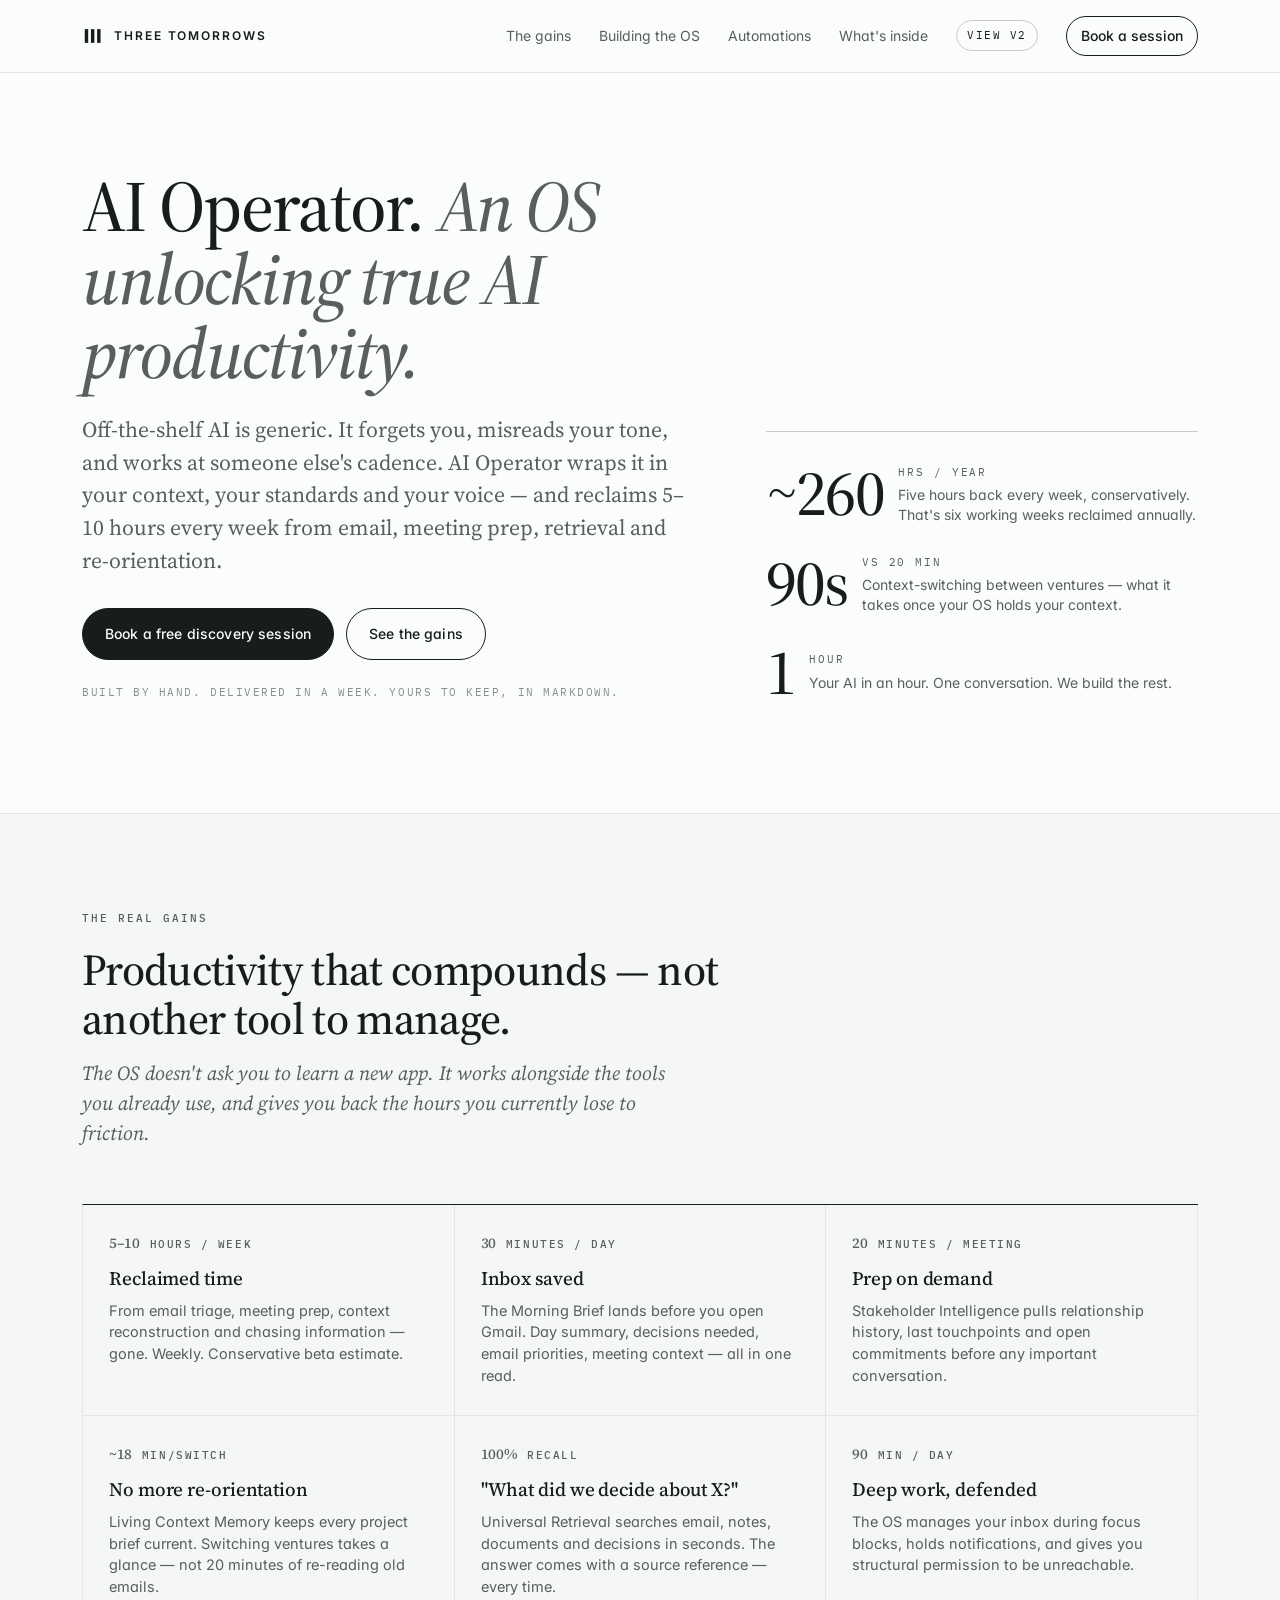
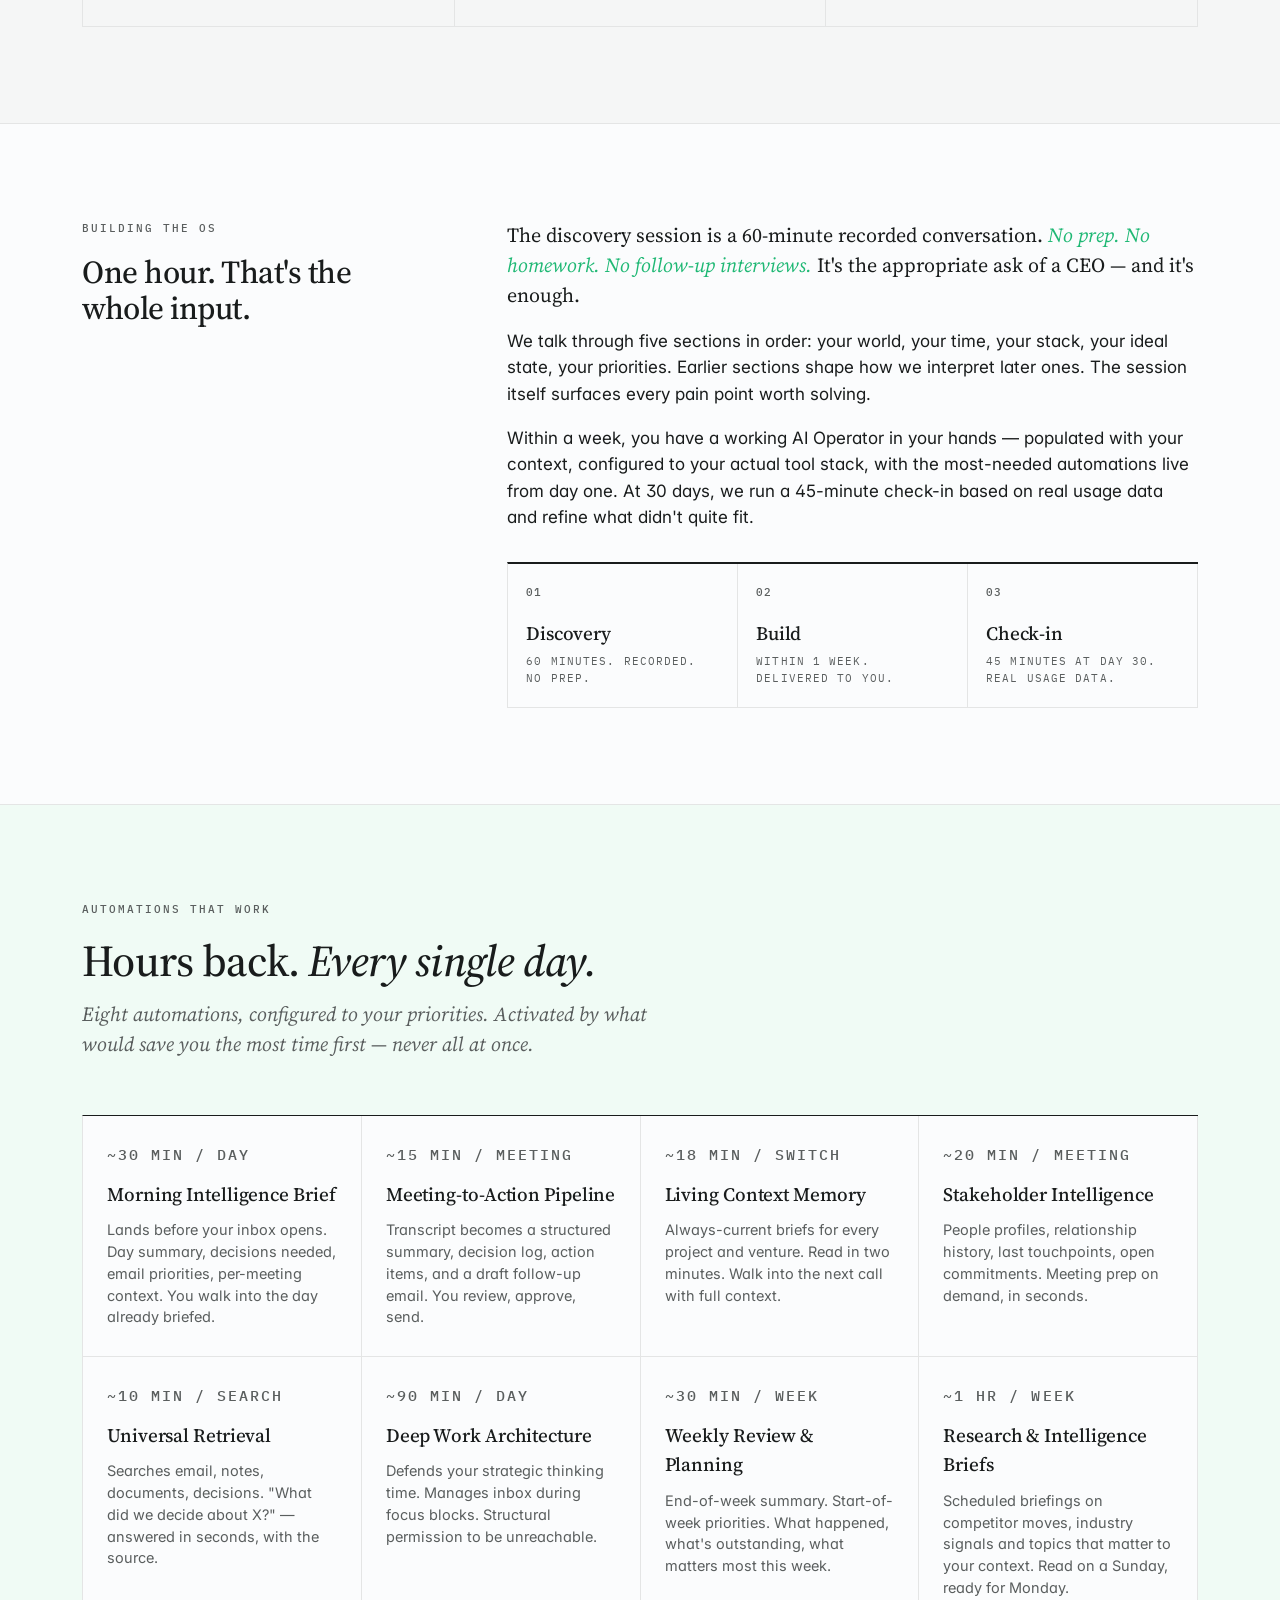
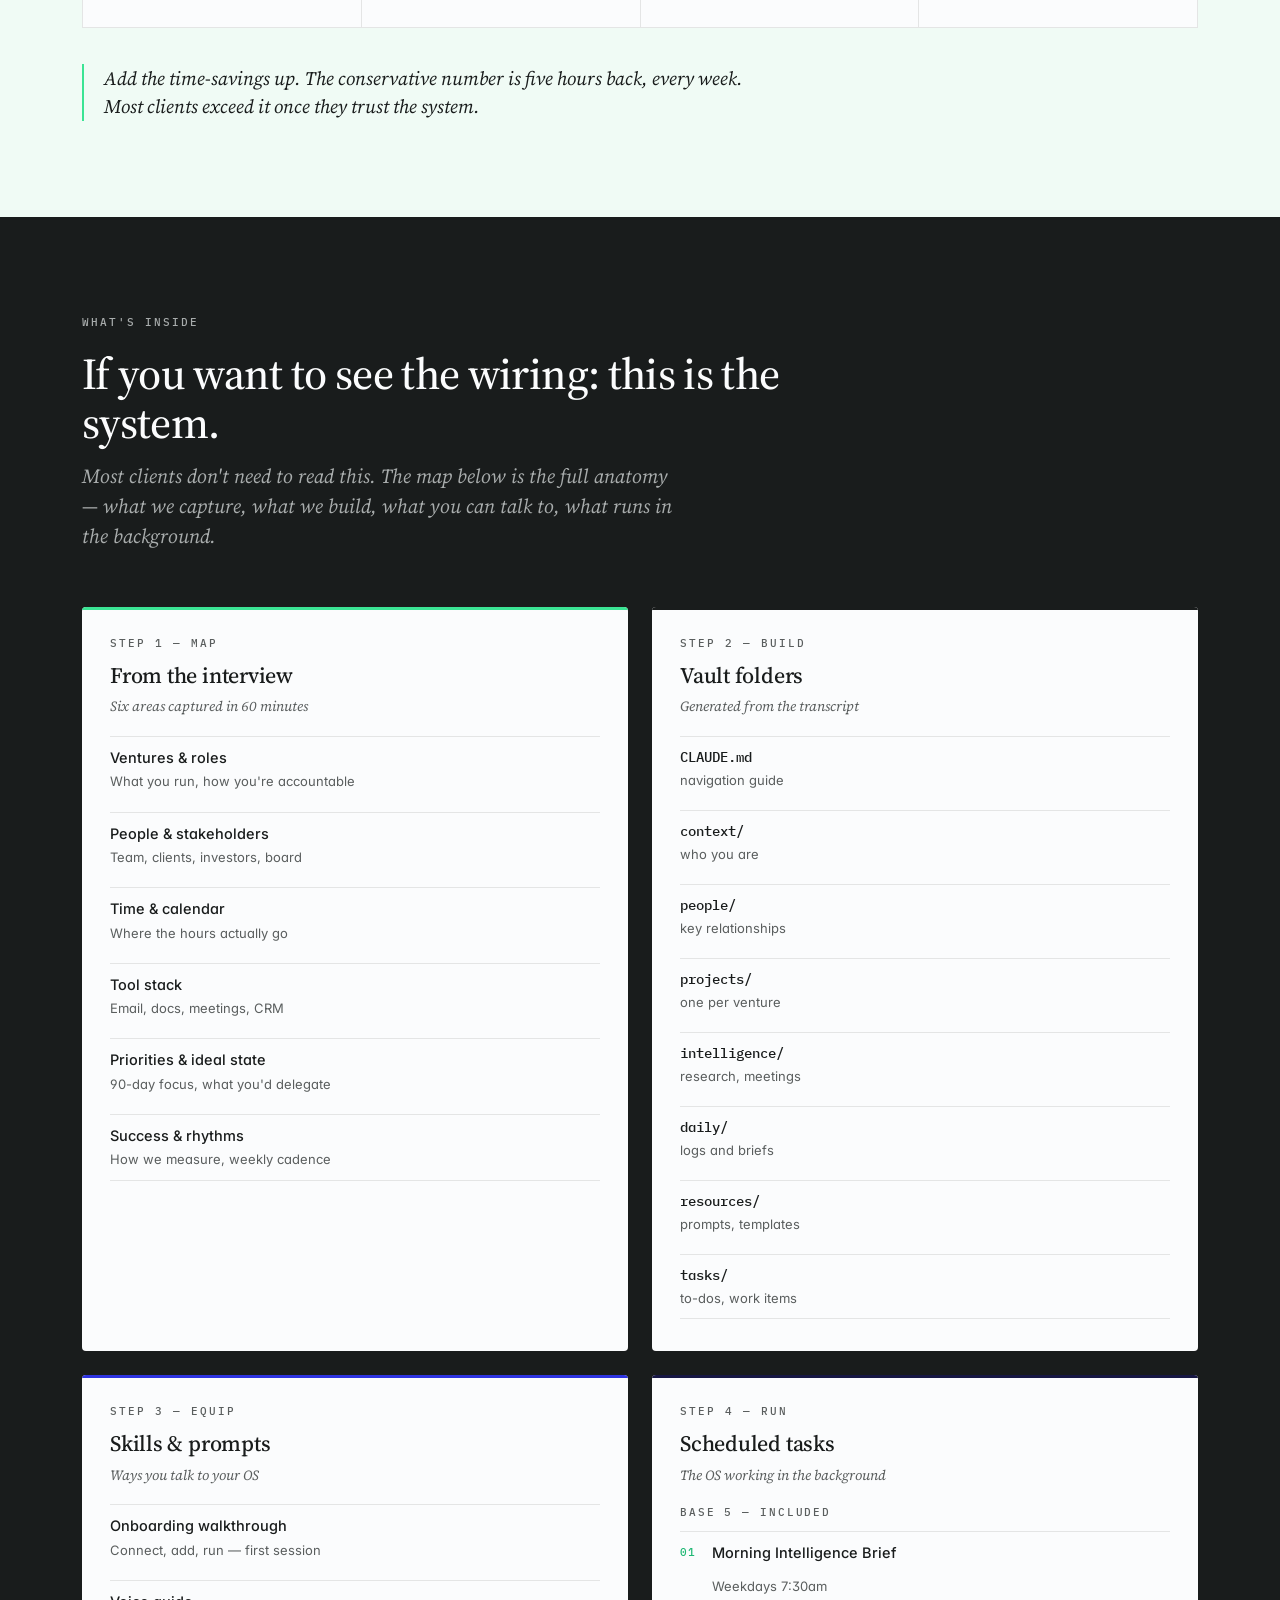
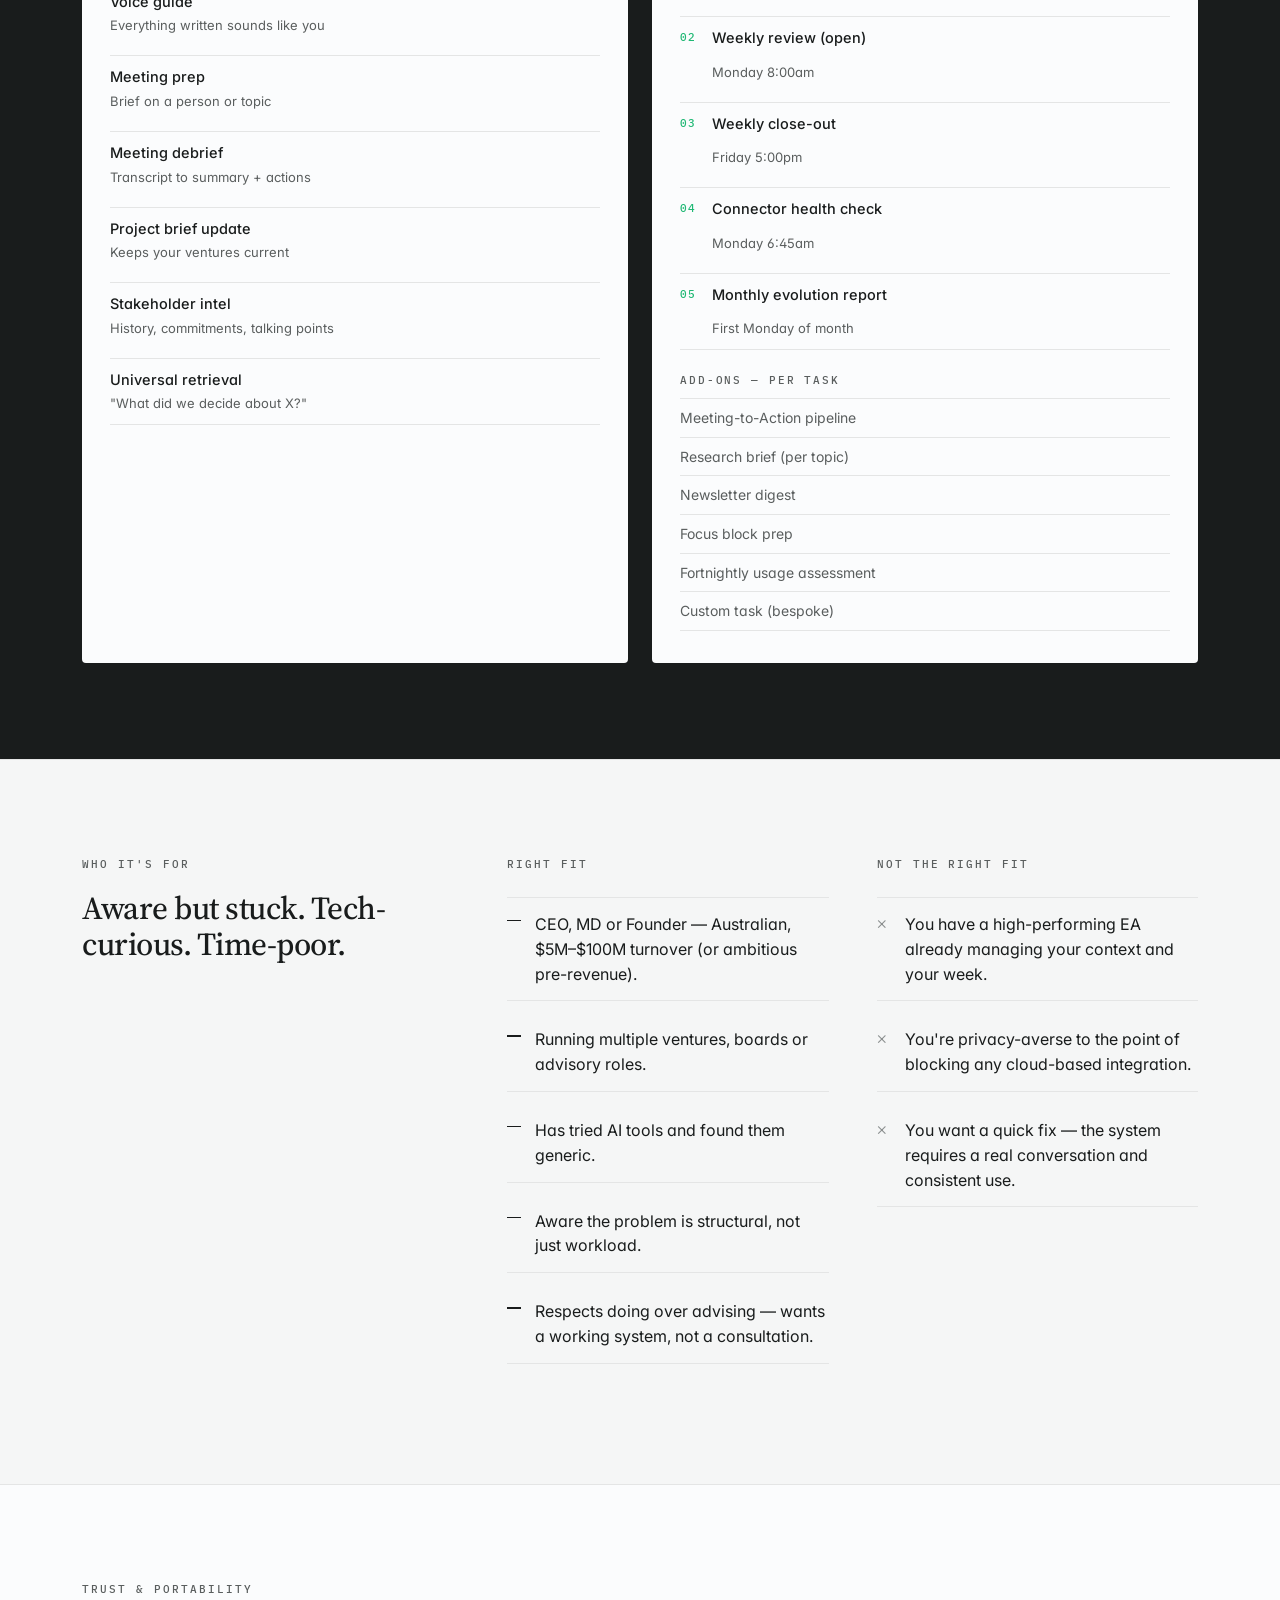
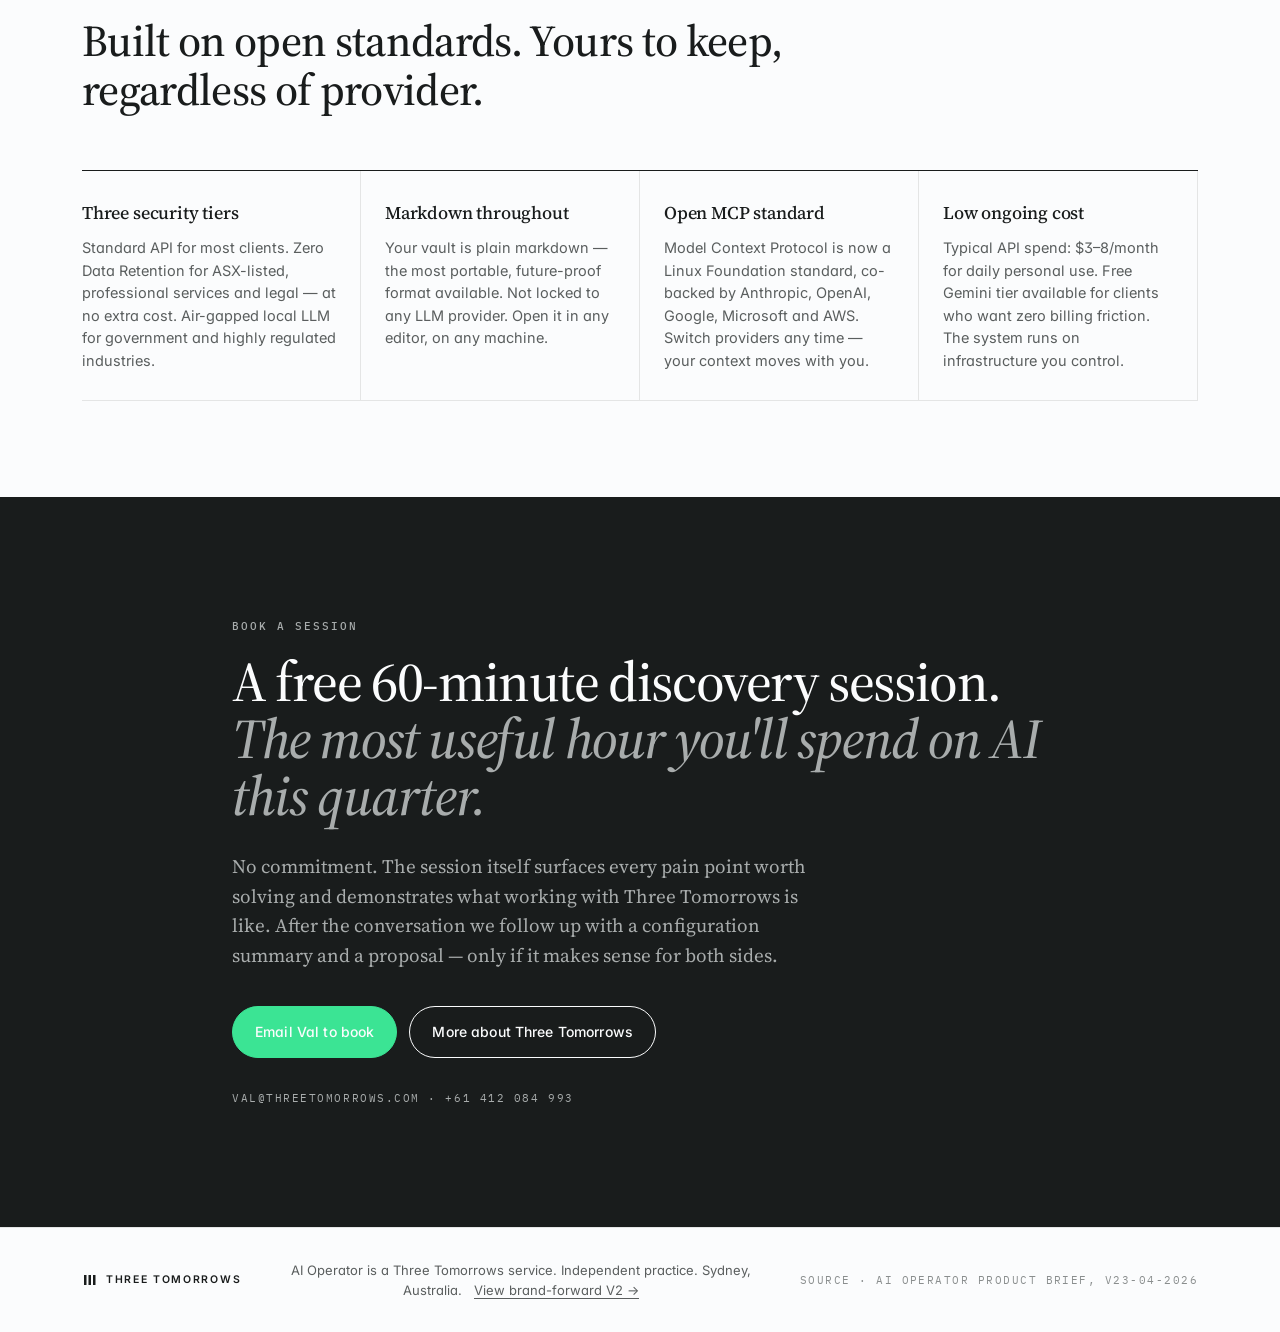
==== index.html @ 1c797e60 "Update hero H1 to 'AI Operator. An OS unlocking true AI productivity.'" ====
<!doctype html>
<html lang="en">
<head>
<meta charset="utf-8" />
<meta name="viewport" content="width=device-width,initial-scale=1" />
<title>AI Operator — Get hours back every week. Three Tomorrows.</title>
<meta name="description" content="A personalised AI Operator for CEOs and Founders. One hour to build it. Five to ten hours back every week. Built by Three Tomorrows." />
<meta name="theme-color" content="#191C1C" />
<link rel="icon" href="data:image/svg+xml,%3Csvg xmlns='http://www.w3.org/2000/svg' viewBox='0 0 32 32'%3E%3Crect width='32' height='32' fill='%23191C1C'/%3E%3Crect x='6' y='8' width='4' height='16' fill='%233BE494'/%3E%3Crect x='14' y='8' width='4' height='16' fill='%23FBFCFD'/%3E%3Crect x='22' y='8' width='4' height='16' fill='%23FBFCFD'/%3E%3C/svg%3E" />

<meta property="og:title" content="AI Operator — Get hours back every week" />
<meta property="og:description" content="A personalised AI Operator for CEOs. One hour to build it. Five to ten hours back every week." />
<meta property="og:type" content="website" />

<link rel="preconnect" href="https://fonts.googleapis.com" />
<link rel="preconnect" href="https://fonts.gstatic.com" crossorigin />
<link href="https://fonts.googleapis.com/css2?family=Inter:wght@400;500;600&family=Source+Serif+4:ital,wght@0,400;0,500;1,400&family=IBM+Plex+Mono:wght@400;500&display=swap" rel="stylesheet" />

<link rel="stylesheet" href="styles.css" />
</head>
<body>

<a class="skip" href="#main">Skip to content</a>

<header class="site-header">
  <div class="container header-inner">
    <a href="#top" class="lockup" aria-label="Three Tomorrows — AI Operator">
      <svg class="mark" viewBox="0 0 32 32" aria-hidden="true">
        <rect x="4"  y="6" width="5" height="20" />
        <rect x="13" y="6" width="5" height="20" />
        <rect x="22" y="6" width="5" height="20" />
      </svg>
      <span class="wordmark">Three&nbsp;Tomorrows</span>
    </a>
    <nav aria-label="Primary">
      <a href="#gains">The gains</a>
      <a href="#building">Building the OS</a>
      <a href="#automations">Automations</a>
      <a href="#map">What's inside</a>
      <a href="v2/" class="version-pill" aria-label="Switch to brand-forward version">View V2</a>
      <a class="nav-cta" href="#book">Book a session</a>
    </nav>
  </div>
</header>

<main id="main">

<section id="top" class="hero">
  <div class="container hero-grid">
    <div class="hero-copy">
      <h1 class="display">
        AI Operator. <em>An OS unlocking true AI productivity.</em>
      </h1>
      <p class="lede">
        Off-the-shelf AI is generic. It forgets you, misreads your tone, and
        works at someone else's cadence. AI Operator wraps it in your context,
        your standards and your voice — and reclaims 5–10 hours every week
        from email, meeting prep, retrieval and re-orientation.
      </p>
      <div class="cta-row">
        <a class="btn btn-primary" href="#book">Book a free discovery session</a>
        <a class="btn btn-ghost" href="#gains">See the gains</a>
      </div>
      <p class="micro">Built by hand. Delivered in a week. Yours to keep, in markdown.</p>
    </div>
    <aside class="hero-stat" aria-label="At a glance">
      <div class="stat">
        <span class="stat-num">~260</span>
        <span class="stat-unit">hrs / year</span>
        <p>Five hours back every week, conservatively. That's six working weeks reclaimed annually.</p>
      </div>
      <div class="stat">
        <span class="stat-num">90s</span>
        <span class="stat-unit">vs 20 min</span>
        <p>Context-switching between ventures — what it takes once your OS holds your context.</p>
      </div>
      <div class="stat">
        <span class="stat-num">1</span>
        <span class="stat-unit">hour</span>
        <p>Your AI in an hour. One conversation. We build the rest.</p>
      </div>
    </aside>
  </div>
</section>

<section id="gains" class="band band-light">
  <div class="container">
    <header class="section-head">
      <p class="kicker">The real gains</p>
      <h2 class="title">Productivity that compounds — not another tool to manage.</h2>
      <p class="subtitle">The OS doesn't ask you to learn a new app. It works alongside the tools you already use, and gives you back the hours you currently lose to friction.</p>
    </header>

    <ul class="gains">
      <li class="gain">
        <p class="gain-num">5–10<span>hours / week</span></p>
        <h3>Reclaimed time</h3>
        <p>From email triage, meeting prep, context reconstruction and chasing information — gone. Weekly. Conservative beta estimate.</p>
      </li>
      <li class="gain">
        <p class="gain-num">30<span>minutes / day</span></p>
        <h3>Inbox saved</h3>
        <p>The Morning Brief lands before you open Gmail. Day summary, decisions needed, email priorities, meeting context — all in one read.</p>
      </li>
      <li class="gain">
        <p class="gain-num">20<span>minutes / meeting</span></p>
        <h3>Prep on demand</h3>
        <p>Stakeholder Intelligence pulls relationship history, last touchpoints and open commitments before any important conversation.</p>
      </li>
      <li class="gain">
        <p class="gain-num">~18<span>min/switch</span></p>
        <h3>No more re-orientation</h3>
        <p>Living Context Memory keeps every project brief current. Switching ventures takes a glance — not 20 minutes of re-reading old emails.</p>
      </li>
      <li class="gain">
        <p class="gain-num">100%<span>recall</span></p>
        <h3>"What did we decide about X?"</h3>
        <p>Universal Retrieval searches email, notes, documents and decisions in seconds. The answer comes with a source reference — every time.</p>
      </li>
      <li class="gain">
        <p class="gain-num">90<span>min / day</span></p>
        <h3>Deep work, defended</h3>
        <p>The OS manages your inbox during focus blocks, holds notifications, and gives you structural permission to be unreachable.</p>
      </li>
    </ul>
  </div>
</section>

<section id="building" class="band">
  <div class="container two-col">
    <div class="col-label">
      <p class="kicker">Building the OS</p>
      <h2 class="title">One hour. That's the whole input.</h2>
    </div>
    <div class="col-body">
      <p class="lede-secondary">
        The discovery session is a 60-minute recorded conversation. <em>No prep. No homework. No follow-up interviews.</em>
        It's the appropriate ask of a CEO — and it's enough.
      </p>
      <p>
        We talk through five sections in order: your world, your time, your stack, your ideal state, your priorities.
        Earlier sections shape how we interpret later ones. The session itself surfaces every pain point worth solving.
      </p>
      <p>
        Within a week, you have a working AI Operator in your hands — populated with your context,
        configured to your actual tool stack, with the most-needed automations live from day one. At 30 days,
        we run a 45-minute check-in based on real usage data and refine what didn't quite fit.
      </p>

      <div class="ladder">
        <div class="rung">
          <p class="rung-num">01</p>
          <h3>Discovery</h3>
          <p>60 minutes. Recorded. No prep.</p>
        </div>
        <div class="rung">
          <p class="rung-num">02</p>
          <h3>Build</h3>
          <p>Within 1 week. Delivered to you.</p>
        </div>
        <div class="rung">
          <p class="rung-num">03</p>
          <h3>Check-in</h3>
          <p>45 minutes at day 30. Real usage data.</p>
        </div>
      </div>
    </div>
  </div>
</section>

<section id="automations" class="band band-feature">
  <div class="container">
    <header class="section-head">
      <p class="kicker">Automations that work</p>
      <h2 class="title">Hours back. <em>Every single day.</em></h2>
      <p class="subtitle">Eight automations, configured to your priorities. Activated by what would save you the most time first — never all at once.</p>
    </header>

    <div class="automations">
      <article class="auto">
        <p class="auto-time">~30 min / day</p>
        <h3>Morning Intelligence Brief</h3>
        <p>Lands before your inbox opens. Day summary, decisions needed, email priorities, per-meeting context. You walk into the day already briefed.</p>
      </article>
      <article class="auto">
        <p class="auto-time">~15 min / meeting</p>
        <h3>Meeting-to-Action Pipeline</h3>
        <p>Transcript becomes a structured summary, decision log, action items, and a draft follow-up email. You review, approve, send.</p>
      </article>
      <article class="auto">
        <p class="auto-time">~18 min / switch</p>
        <h3>Living Context Memory</h3>
        <p>Always-current briefs for every project and venture. Read in two minutes. Walk into the next call with full context.</p>
      </article>
      <article class="auto">
        <p class="auto-time">~20 min / meeting</p>
        <h3>Stakeholder Intelligence</h3>
        <p>People profiles, relationship history, last touchpoints, open commitments. Meeting prep on demand, in seconds.</p>
      </article>
      <article class="auto">
        <p class="auto-time">~10 min / search</p>
        <h3>Universal Retrieval</h3>
        <p>Searches email, notes, documents, decisions. "What did we decide about X?" — answered in seconds, with the source.</p>
      </article>
      <article class="auto">
        <p class="auto-time">~90 min / day</p>
        <h3>Deep Work Architecture</h3>
        <p>Defends your strategic thinking time. Manages inbox during focus blocks. Structural permission to be unreachable.</p>
      </article>
      <article class="auto">
        <p class="auto-time">~30 min / week</p>
        <h3>Weekly Review &amp; Planning</h3>
        <p>End-of-week summary. Start-of-week priorities. What happened, what's outstanding, what matters most this week.</p>
      </article>
      <article class="auto">
        <p class="auto-time">~1 hr / week</p>
        <h3>Research &amp; Intelligence Briefs</h3>
        <p>Scheduled briefings on competitor moves, industry signals and topics that matter to your context. Read on a Sunday, ready for Monday.</p>
      </article>
    </div>

    <p class="auto-anchor">
      <em>Add the time-savings up. The conservative number is five hours back, every week. Most clients exceed it once they trust the system.</em>
    </p>
  </div>
</section>

<section id="map" class="band band-ink">
  <div class="container">
    <header class="section-head section-head-ink">
      <p class="kicker">What's inside</p>
      <h2 class="title">If you want to see the wiring: this is the system.</h2>
      <p class="subtitle">Most clients don't need to read this. The map below is the full anatomy — what we capture, what we build, what you can talk to, what runs in the background.</p>
    </header>

    <div class="quadrants">
      <article class="quad q-map">
        <header>
          <p class="quad-step">Step 1 — Map</p>
          <h3>From the interview</h3>
          <p class="quad-sub">Six areas captured in 60 minutes</p>
        </header>
        <ul>
          <li><strong>Ventures &amp; roles</strong><span>What you run, how you're accountable</span></li>
          <li><strong>People &amp; stakeholders</strong><span>Team, clients, investors, board</span></li>
          <li><strong>Time &amp; calendar</strong><span>Where the hours actually go</span></li>
          <li><strong>Tool stack</strong><span>Email, docs, meetings, CRM</span></li>
          <li><strong>Priorities &amp; ideal state</strong><span>90-day focus, what you'd delegate</span></li>
          <li><strong>Success &amp; rhythms</strong><span>How we measure, weekly cadence</span></li>
        </ul>
      </article>

      <article class="quad q-build">
        <header>
          <p class="quad-step">Step 2 — Build</p>
          <h3>Vault folders</h3>
          <p class="quad-sub">Generated from the transcript</p>
        </header>
        <ul class="mono-list">
          <li><code>CLAUDE.md</code><span>navigation guide</span></li>
          <li><code>context/</code><span>who you are</span></li>
          <li><code>people/</code><span>key relationships</span></li>
          <li><code>projects/</code><span>one per venture</span></li>
          <li><code>intelligence/</code><span>research, meetings</span></li>
          <li><code>daily/</code><span>logs and briefs</span></li>
          <li><code>resources/</code><span>prompts, templates</span></li>
          <li><code>tasks/</code><span>to-dos, work items</span></li>
        </ul>
      </article>

      <article class="quad q-equip">
        <header>
          <p class="quad-step">Step 3 — Equip</p>
          <h3>Skills &amp; prompts</h3>
          <p class="quad-sub">Ways you talk to your OS</p>
        </header>
        <ul>
          <li><strong>Onboarding walkthrough</strong><span>Connect, add, run — first session</span></li>
          <li><strong>Voice guide</strong><span>Everything written sounds like you</span></li>
          <li><strong>Meeting prep</strong><span>Brief on a person or topic</span></li>
          <li><strong>Meeting debrief</strong><span>Transcript to summary + actions</span></li>
          <li><strong>Project brief update</strong><span>Keeps your ventures current</span></li>
          <li><strong>Stakeholder intel</strong><span>History, commitments, talking points</span></li>
          <li><strong>Universal retrieval</strong><span>"What did we decide about X?"</span></li>
        </ul>
      </article>

      <article class="quad q-run">
        <header>
          <p class="quad-step">Step 4 — Run</p>
          <h3>Scheduled tasks</h3>
          <p class="quad-sub">The OS working in the background</p>
        </header>
        <p class="quad-grouplabel">Base 5 — included</p>
        <ol class="numbered">
          <li><strong>Morning Intelligence Brief</strong><span>Weekdays 7:30am</span></li>
          <li><strong>Weekly review (open)</strong><span>Monday 8:00am</span></li>
          <li><strong>Weekly close-out</strong><span>Friday 5:00pm</span></li>
          <li><strong>Connector health check</strong><span>Monday 6:45am</span></li>
          <li><strong>Monthly evolution report</strong><span>First Monday of month</span></li>
        </ol>
        <p class="quad-grouplabel">Add-ons — per task</p>
        <ul class="terse-list">
          <li>Meeting-to-Action pipeline</li>
          <li>Research brief (per topic)</li>
          <li>Newsletter digest</li>
          <li>Focus block prep</li>
          <li>Fortnightly usage assessment</li>
          <li>Custom task (bespoke)</li>
        </ul>
      </article>
    </div>
  </div>
</section>

<section id="who" class="band band-light">
  <div class="container two-col">
    <div class="col-label">
      <p class="kicker">Who it's for</p>
      <h2 class="title">Aware but stuck. Tech-curious. Time-poor.</h2>
    </div>
    <div class="col-body who-grid">
      <div>
        <h3 class="who-h">Right fit</h3>
        <ul class="check-list">
          <li>CEO, MD or Founder — Australian, $5M–$100M turnover (or ambitious pre-revenue).</li>
          <li>Running multiple ventures, boards or advisory roles.</li>
          <li>Has tried AI tools and found them generic.</li>
          <li>Aware the problem is structural, not just workload.</li>
          <li>Respects doing over advising — wants a working system, not a consultation.</li>
        </ul>
      </div>
      <div>
        <h3 class="who-h">Not the right fit</h3>
        <ul class="cross-list">
          <li>You have a high-performing EA already managing your context and your week.</li>
          <li>You're privacy-averse to the point of blocking any cloud-based integration.</li>
          <li>You want a quick fix — the system requires a real conversation and consistent use.</li>
        </ul>
      </div>
    </div>
  </div>
</section>

<section id="trust" class="band">
  <div class="container">
    <header class="section-head">
      <p class="kicker">Trust &amp; portability</p>
      <h2 class="title">Built on open standards. Yours to keep, regardless of provider.</h2>
    </header>

    <div class="trust-grid">
      <article class="trust">
        <h3>Three security tiers</h3>
        <p>Standard API for most clients. Zero Data Retention for ASX-listed, professional services and legal — at no extra cost. Air-gapped local LLM for government and highly regulated industries.</p>
      </article>
      <article class="trust">
        <h3>Markdown throughout</h3>
        <p>Your vault is plain markdown — the most portable, future-proof format available. Not locked to any LLM provider. Open it in any editor, on any machine.</p>
      </article>
      <article class="trust">
        <h3>Open MCP standard</h3>
        <p>Model Context Protocol is now a Linux Foundation standard, co-backed by Anthropic, OpenAI, Google, Microsoft and AWS. Switch providers any time — your context moves with you.</p>
      </article>
      <article class="trust">
        <h3>Low ongoing cost</h3>
        <p>Typical API spend: $3–8/month for daily personal use. Free Gemini tier available for clients who want zero billing friction. The system runs on infrastructure you control.</p>
      </article>
    </div>
  </div>
</section>

<section id="book" class="band band-ink cta-band">
  <div class="container cta-inner">
    <p class="kicker kicker-light">Book a session</p>
    <h2 class="display display-tight">
      A free 60-minute discovery session.<br />
      <em>The most useful hour you'll spend on AI this quarter.</em>
    </h2>
    <p class="cta-lede">
      No commitment. The session itself surfaces every pain point worth solving and demonstrates
      what working with Three Tomorrows is like. After the conversation we follow up with a
      configuration summary and a proposal — only if it makes sense for both sides.
    </p>
    <div class="cta-row">
      <a class="btn btn-mint" href="mailto:val@threetomorrows.com?subject=AI%20Operator%20%E2%80%94%20discovery%20session">Email Val to book</a>
      <a class="btn btn-ghost-light" href="https://www.threetomorrows.com" target="_blank" rel="noopener">More about Three Tomorrows</a>
    </div>
    <p class="micro micro-light">val@threetomorrows.com · +61&nbsp;412&nbsp;084&nbsp;993</p>
  </div>
</section>

</main>

<footer class="site-footer">
  <div class="container footer-inner">
    <div class="lockup lockup-footer">
      <svg class="mark mark-footer" viewBox="0 0 32 32" aria-hidden="true">
        <rect x="4"  y="6" width="5" height="20" />
        <rect x="13" y="6" width="5" height="20" />
        <rect x="22" y="6" width="5" height="20" />
      </svg>
      <span class="wordmark wordmark-footer">Three&nbsp;Tomorrows</span>
    </div>
    <p class="footer-line">
      AI Operator is a Three Tomorrows service. Independent practice. Sydney, Australia.
      <a href="v2/" style="margin-left:8px;">View brand-forward V2 →</a>
    </p>
    <p class="footer-source">Source · AI Operator product brief, v23-04-2026</p>
  </div>
</footer>

<script>
(function () {
  var reduce = window.matchMedia('(prefers-reduced-motion: reduce)').matches;
  document.querySelectorAll('a[href^="#"]').forEach(function (a) {
    a.addEventListener('click', function (e) {
      var id = a.getAttribute('href').slice(1);
      if (!id) return;
      var el = document.getElementById(id);
      if (!el) return;
      e.preventDefault();
      el.scrollIntoView({ behavior: reduce ? 'auto' : 'smooth', block: 'start' });
      history.pushState(null, '', '#' + id);
    });
  });
})();
</script>

</body>
</html>
---- styles.css ----
/* ==========================================================================
   CEO AI OS — Three Tomorrows
   Editorial-restrained website. Brand colours from Three Tomorrows guidelines.
   No shadows, no gradients, no SaaS gloss.
   ========================================================================== */

:root {
  /* Brand */
  --ink:        #191C1C;   /* 3T Charcoal */
  --paper:      #FBFCFD;   /* Off White */
  --white:      #FFFFFF;
  --mint:       #3BE494;   /* 3T Mint Green — single accent */
  --mint-deep:  #1FB874;   /* slightly deeper for hover/contrast */
  --persian:    #2D33E0;   /* Persian Blue — secondary, used very sparingly */
  --indigo:     #171744;   /* Dark Indigo */

  /* Editorial neutrals (for hairlines + secondary type) */
  --hairline:   #E4E5E5;
  --hairline-strong: #C8CACA;
  --neutral:    #5A5E5E;
  --neutral-2:  #8A8E8E;

  /* On-ink */
  --ink-paper:        #FBFCFD;
  --ink-hairline:     #2C3030;
  --ink-hairline-2:   #444848;
  --ink-neutral:      #A8ACAC;

  /* Type */
  --sans:  "Inter", -apple-system, BlinkMacSystemFont, "Segoe UI", system-ui, sans-serif;
  --serif: "Source Serif 4", "Source Serif Pro", Georgia, "Times New Roman", serif;
  --mono:  "IBM Plex Mono", ui-monospace, "SF Mono", Menlo, Consolas, monospace;

  /* Layout */
  --container: 1180px;
  --gutter:    24px;
  --baseline:  8px;
}

/* ----- Reset / base ------------------------------------------------------- */

*, *::before, *::after { box-sizing: border-box; }
html { -webkit-text-size-adjust: 100%; scroll-behavior: smooth; }
body {
  margin: 0;
  font-family: var(--sans);
  font-weight: 400;
  font-size: 17px;
  line-height: 1.55;
  color: var(--ink);
  background: var(--paper);
  font-feature-settings: "ss01", "cv11", "tnum" 0;
  -webkit-font-smoothing: antialiased;
  -moz-osx-font-smoothing: grayscale;
}

img, svg { display: block; max-width: 100%; }

a {
  color: inherit;
  text-decoration: none;
  border-bottom: 1px solid currentColor;
  transition: opacity 120ms ease;
}
a:hover { opacity: 0.7; }

h1, h2, h3, h4 { margin: 0; font-weight: 500; letter-spacing: -0.01em; }
p { margin: 0; }

::selection { background: var(--mint); color: var(--ink); }

.skip {
  position: absolute; left: -9999px; top: 0;
  background: var(--ink); color: var(--paper); padding: 8px 12px;
  border: 0; font-size: 13px;
}
.skip:focus { left: 8px; top: 8px; z-index: 100; }

/* ----- Layout primitives -------------------------------------------------- */

.container {
  max-width: var(--container);
  margin: 0 auto;
  padding: 0 32px;
}

.band {
  padding: 96px 0;
  border-top: 1px solid var(--hairline);
}
.band-light { background: #F5F6F6; }
.band-feature { background: #F0FBF5; }   /* whisper of mint, for the headline section */
.band-ink {
  background: var(--ink);
  color: var(--ink-paper);
  border-top: 1px solid var(--ink);
}
.band-ink a { color: var(--ink-paper); }

@media (max-width: 720px) {
  .band { padding: 64px 0; }
  .container { padding: 0 22px; }
}

/* ----- Header ------------------------------------------------------------- */

.site-header {
  position: sticky; top: 0; z-index: 50;
  background: rgba(251, 252, 253, 0.92);
  backdrop-filter: saturate(140%) blur(8px);
  -webkit-backdrop-filter: saturate(140%) blur(8px);
  border-bottom: 1px solid var(--hairline);
}
.header-inner {
  display: flex; align-items: center; justify-content: space-between;
  padding-top: 16px; padding-bottom: 16px;
}

.lockup {
  display: inline-flex; align-items: center; gap: 10px;
  border: 0; color: var(--ink);
}
.mark { width: 22px; height: 22px; fill: var(--ink); flex-shrink: 0; }
.wordmark {
  font-family: var(--sans);
  font-size: 12px;
  font-weight: 600;
  letter-spacing: 0.16em;
  text-transform: uppercase;
  color: var(--ink);
}

.site-header nav {
  display: flex; align-items: center; gap: 28px;
  font-size: 14px;
}
.site-header nav a { border: 0; color: var(--neutral); }
.site-header nav a:hover { color: var(--ink); opacity: 1; }
.site-header nav .nav-cta {
  color: var(--ink);
  border: 1px solid var(--ink);
  padding: 8px 14px;
  border-radius: 999px;
  font-weight: 500;
}
.site-header nav .nav-cta:hover { background: var(--ink); color: var(--paper); opacity: 1; }

.site-header nav .version-pill {
  font-family: var(--mono);
  font-size: 11px;
  letter-spacing: 0.14em;
  text-transform: uppercase;
  color: var(--ink);
  border: 1px solid var(--hairline-strong);
  padding: 6px 10px;
  border-radius: 999px;
}
.site-header nav .version-pill:hover { background: var(--mint); border-color: var(--mint); color: var(--ink); opacity: 1; }

@media (max-width: 720px) {
  .site-header nav { gap: 16px; }
  .site-header nav a:not(.nav-cta) { display: none; }
}

/* ----- Editorial atoms ---------------------------------------------------- */

.kicker {
  font-family: var(--mono);
  font-size: 11px;
  font-weight: 500;
  letter-spacing: 0.18em;
  text-transform: uppercase;
  color: var(--neutral);
  margin: 0 0 18px 0;
}
.kicker-light { color: var(--ink-neutral); }

.title {
  font-family: var(--serif);
  font-weight: 500;
  font-size: clamp(28px, 3.6vw, 44px);
  line-height: 1.12;
  letter-spacing: -0.015em;
  margin: 0;
}

.subtitle {
  font-family: var(--serif);
  font-style: italic;
  font-weight: 400;
  font-size: clamp(17px, 1.6vw, 20px);
  line-height: 1.5;
  color: var(--neutral);
  margin-top: 14px;
  max-width: 60ch;
}

.section-head { margin-bottom: 56px; max-width: 760px; }
.section-head-ink .kicker { color: var(--ink-neutral); }
.section-head-ink .subtitle { color: var(--ink-neutral); }

.display {
  font-family: var(--serif);
  font-weight: 500;
  font-size: clamp(40px, 6vw, 72px);
  line-height: 1.02;
  letter-spacing: -0.025em;
  margin: 0;
}
.display em {
  font-style: italic;
  color: var(--neutral);
}
.band-ink .display em { color: var(--ink-neutral); }
.display-tight { font-size: clamp(34px, 4.8vw, 56px); }

/* ----- Hero --------------------------------------------------------------- */

.hero {
  padding: 96px 0 112px 0;
  background:
    linear-gradient(var(--paper), var(--paper));
}
.hero-grid {
  display: grid;
  grid-template-columns: minmax(0, 1.4fr) minmax(0, 1fr);
  gap: 80px;
  align-items: end;
}
.hero-copy { max-width: 680px; }
.lede {
  font-family: var(--serif);
  font-size: clamp(18px, 1.7vw, 22px);
  line-height: 1.5;
  color: var(--neutral);
  margin: 24px 0 32px 0;
  max-width: 56ch;
}
.cta-row { display: flex; flex-wrap: wrap; gap: 12px; }
.micro {
  margin-top: 24px;
  font-family: var(--mono);
  font-size: 11px;
  letter-spacing: 0.14em;
  text-transform: uppercase;
  color: var(--neutral-2);
}
.micro-light { color: var(--ink-neutral); margin-top: 32px; }

.hero-stat {
  display: grid;
  gap: 28px;
  border-top: 1px solid var(--hairline-strong);
  padding-top: 32px;
}
.stat {
  display: grid;
  grid-template-columns: auto 1fr;
  grid-template-rows: auto auto;
  column-gap: 14px;
  align-items: baseline;
}
.stat-num {
  grid-row: 1 / span 2;
  font-family: var(--serif);
  font-feature-settings: "tnum";
  font-weight: 500;
  font-size: 64px;
  line-height: 0.9;
  letter-spacing: -0.03em;
  color: var(--ink);
}
.stat-unit {
  font-family: var(--mono);
  font-size: 11px;
  letter-spacing: 0.18em;
  text-transform: uppercase;
  color: var(--neutral);
  align-self: end;
}
.stat p {
  grid-column: 2;
  font-size: 14px;
  color: var(--neutral);
  line-height: 1.45;
  margin-top: 4px;
}

@media (max-width: 960px) {
  .hero-grid { grid-template-columns: 1fr; gap: 56px; }
  .hero { padding: 64px 0 72px 0; }
}

/* ----- Buttons ------------------------------------------------------------ */

.btn {
  display: inline-block;
  font-family: var(--sans);
  font-size: 14px;
  font-weight: 500;
  letter-spacing: 0.01em;
  padding: 14px 22px;
  border: 1px solid var(--ink);
  border-radius: 999px;
  border-bottom: 1px solid var(--ink);
  transition: background-color 140ms ease, color 140ms ease, border-color 140ms ease;
}
.btn:hover { opacity: 1; }

.btn-primary { background: var(--ink); color: var(--paper); }
.btn-primary:hover { background: var(--mint-deep); border-color: var(--mint-deep); }

.btn-ghost { background: transparent; color: var(--ink); }
.btn-ghost:hover { background: var(--ink); color: var(--paper); }

.btn-mint {
  background: var(--mint); color: var(--ink);
  border-color: var(--mint);
}
.btn-mint:hover { background: var(--paper); color: var(--ink); border-color: var(--paper); }

.btn-ghost-light {
  background: transparent;
  color: var(--ink-paper);
  border: 1px solid var(--ink-paper);
}
.btn-ghost-light:hover { background: var(--ink-paper); color: var(--ink); }

/* ----- Two-column "label / body" pattern ---------------------------------- */

.two-col {
  display: grid;
  grid-template-columns: minmax(220px, 1fr) minmax(0, 2fr);
  gap: 80px;
  align-items: start;
}
.col-label .title { font-size: clamp(24px, 2.6vw, 32px); }
.col-body p { margin-bottom: 18px; }
.col-body p:last-child { margin-bottom: 0; }

@media (max-width: 880px) {
  .two-col { grid-template-columns: 1fr; gap: 32px; }
}

.check-list, .cross-list {
  list-style: none; padding: 0; margin: 24px 0;
  display: grid; gap: 12px;
  border-top: 1px solid var(--hairline);
}
.check-list li, .cross-list li {
  position: relative;
  padding: 14px 0 14px 28px;
  border-bottom: 1px solid var(--hairline);
  font-size: 16px;
  color: var(--ink);
}
.check-list li::before {
  content: "";
  position: absolute; left: 0; top: 22px;
  width: 14px; height: 1.5px; background: var(--ink);
}
.cross-list li::before {
  content: "×";
  position: absolute; left: 0; top: 12px;
  font-family: var(--serif);
  color: var(--neutral-2);
  font-size: 18px;
}

.anchor {
  margin-top: 28px;
  font-family: var(--serif);
  font-style: italic;
  font-size: 19px;
  line-height: 1.45;
  color: var(--ink);
  border-left: 2px solid var(--mint);
  padding-left: 18px;
}

/* ----- Gains grid (productivity hook) ------------------------------------ */

.gains {
  list-style: none; padding: 0; margin: 0;
  display: grid;
  grid-template-columns: repeat(3, minmax(0, 1fr));
  gap: 0;
  border-top: 1px solid var(--ink);
  border-left: 1px solid var(--hairline);
}
.gain {
  padding: 28px 26px;
  border-right: 1px solid var(--hairline);
  border-bottom: 1px solid var(--hairline);
  background: transparent;
}
.gain-num {
  font-family: var(--serif);
  font-feature-settings: "tnum";
  font-weight: 500;
  font-size: 44px;
  line-height: 1;
  letter-spacing: -0.025em;
  color: var(--ink);
  margin: 0 0 10px 0;
  display: flex;
  align-items: baseline;
  gap: 10px;
}
.gain-num span {
  font-family: var(--mono);
  font-size: 11px;
  letter-spacing: 0.14em;
  text-transform: uppercase;
  color: var(--neutral);
  font-weight: 500;
}
.gain h3 {
  font-family: var(--serif);
  font-size: 19px;
  font-weight: 500;
  margin: 0 0 6px 0;
  letter-spacing: -0.005em;
}
.gain p {
  font-size: 14.5px;
  line-height: 1.5;
  color: var(--neutral);
}

@media (max-width: 980px) {
  .gains { grid-template-columns: repeat(2, 1fr); }
}
@media (max-width: 600px) {
  .gains { grid-template-columns: 1fr; }
}

/* ----- "Building the OS" ladder ------------------------------------------ */

.lede-secondary {
  font-family: var(--serif);
  font-size: 20px;
  line-height: 1.5;
  color: var(--ink);
  margin-bottom: 18px;
}
.lede-secondary em {
  font-style: italic;
  color: var(--mint-deep);
}

.ladder {
  display: grid;
  grid-template-columns: repeat(3, minmax(0, 1fr));
  gap: 0;
  margin-top: 32px;
  border-top: 2px solid var(--ink);
  border-left: 1px solid var(--hairline);
}
.rung {
  padding: 20px 18px;
  border-right: 1px solid var(--hairline);
  border-bottom: 1px solid var(--hairline);
}
.rung-num {
  font-family: var(--mono);
  font-size: 11px;
  font-weight: 500;
  letter-spacing: 0.18em;
  color: var(--mint-deep);
  margin: 0 0 8px 0;
}
.rung h3 {
  font-family: var(--serif);
  font-size: 19px;
  font-weight: 500;
  margin: 0 0 4px 0;
}
.rung p {
  font-family: var(--mono);
  font-size: 11px;
  letter-spacing: 0.1em;
  text-transform: uppercase;
  color: var(--neutral);
}

@media (max-width: 720px) {
  .ladder { grid-template-columns: 1fr; }
}

/* ----- Automations grid (replaces 8 modules) ----------------------------- */

.automations {
  display: grid;
  grid-template-columns: repeat(4, minmax(0, 1fr));
  gap: 0;
  border-top: 1px solid var(--ink);
  border-left: 1px solid var(--hairline);
}
.auto {
  padding: 28px 24px;
  border-right: 1px solid var(--hairline);
  border-bottom: 1px solid var(--hairline);
  background: var(--paper);
}
.auto-time {
  font-family: var(--mono);
  font-size: 11px;
  font-weight: 500;
  letter-spacing: 0.14em;
  text-transform: uppercase;
  color: var(--mint-deep);
  margin: 0 0 14px 0;
}
.auto h3 {
  font-family: var(--serif);
  font-size: 19px;
  font-weight: 500;
  margin: 0 0 10px 0;
  letter-spacing: -0.005em;
}
.auto p {
  font-size: 14.5px;
  line-height: 1.5;
  color: var(--neutral);
}

.auto-anchor {
  margin-top: 36px;
  font-family: var(--serif);
  font-style: italic;
  font-size: 19px;
  line-height: 1.5;
  color: var(--ink);
  border-left: 2px solid var(--mint);
  padding-left: 20px;
  max-width: 70ch;
}

@media (max-width: 1080px) {
  .automations { grid-template-columns: repeat(2, 1fr); }
}
@media (max-width: 560px) {
  .automations { grid-template-columns: 1fr; }
}

/* ----- Phases (How it works) --------------------------------------------- */

.phases {
  list-style: none;
  padding: 0; margin: 0;
  display: grid;
  grid-template-columns: repeat(3, minmax(0, 1fr));
  gap: 32px;
}
.phase {
  border-top: 2px solid var(--ink);
  padding-top: 24px;
}
.phase-num {
  font-family: var(--mono);
  font-size: 12px;
  font-weight: 500;
  letter-spacing: 0.18em;
  color: var(--neutral);
  margin: 0 0 12px 0;
}
.phase h3 {
  font-family: var(--serif);
  font-size: 26px;
  font-weight: 500;
  letter-spacing: -0.015em;
  margin: 0 0 8px 0;
}
.phase-meta {
  font-family: var(--mono);
  font-size: 11px;
  letter-spacing: 0.12em;
  text-transform: uppercase;
  color: var(--neutral);
  margin: 0 0 16px 0;
}
.phase p:last-of-type {
  font-size: 15px; line-height: 1.55; color: var(--neutral);
}

@media (max-width: 880px) {
  .phases { grid-template-columns: 1fr; gap: 24px; }
}

/* ----- Quadrants (product map) ------------------------------------------- */

.quadrants {
  display: grid;
  grid-template-columns: 1fr 1fr;
  gap: 24px;
}

.quad {
  background: var(--paper);
  color: var(--ink);
  border-radius: 4px;
  padding: 28px 28px 32px 28px;
}
.quad header { margin-bottom: 18px; }
.quad-step {
  font-family: var(--mono);
  font-size: 11px;
  font-weight: 500;
  letter-spacing: 0.18em;
  text-transform: uppercase;
  color: var(--neutral);
  margin: 0 0 6px 0;
}
.quad h3 {
  font-family: var(--serif);
  font-size: 22px;
  font-weight: 500;
  letter-spacing: -0.01em;
  margin: 0 0 4px 0;
}
.quad-sub {
  font-family: var(--serif);
  font-style: italic;
  font-size: 14px;
  color: var(--neutral);
  margin: 0;
}

.quad ul, .quad ol {
  list-style: none; padding: 0; margin: 0;
  display: grid; gap: 10px;
}
.quad li {
  display: flex;
  flex-direction: column;
  padding: 10px 0;
  border-top: 1px solid var(--hairline);
  font-size: 14.5px;
}
.quad li:last-child { border-bottom: 1px solid var(--hairline); }
.quad li strong, .quad li code {
  font-weight: 500;
  color: var(--ink);
}
.quad li code {
  font-family: var(--mono);
  font-size: 13.5px;
}
.quad li span {
  font-size: 13px;
  color: var(--neutral);
  margin-top: 2px;
}

.quad ol.numbered { counter-reset: stepcounter; }
.quad ol.numbered li {
  display: grid;
  grid-template-columns: 22px 1fr;
  gap: 10px;
  align-items: baseline;
}
.quad ol.numbered li::before {
  counter-increment: stepcounter;
  content: counter(stepcounter, decimal-leading-zero);
  font-family: var(--mono);
  font-size: 11px;
  font-weight: 500;
  letter-spacing: 0.1em;
  color: var(--mint-deep);
  align-self: start;
  padding-top: 2px;
}
.quad ol.numbered li > * { grid-column: 2; }

.quad-grouplabel {
  font-family: var(--mono);
  font-size: 10.5px;
  font-weight: 500;
  letter-spacing: 0.18em;
  text-transform: uppercase;
  color: var(--neutral);
  margin: 22px 0 10px 0;
}
.quad-grouplabel:first-of-type { margin-top: 18px; }

.quad ul.terse-list { gap: 0; }
.quad ul.terse-list li {
  display: block;
  padding: 8px 0;
  font-size: 14px;
  color: var(--neutral);
  border-top: 1px solid var(--hairline);
}
.quad ul.terse-list li:last-child { border-bottom: 1px solid var(--hairline); }

/* Quadrant accents — single mint hairline at top of each card */
.quad { position: relative; overflow: hidden; }
.quad::before {
  content: "";
  position: absolute; left: 0; top: 0; height: 3px; width: 100%;
  background: var(--paper);
}
.q-map::before    { background: var(--mint); }
.q-build::before  { background: var(--ink); }
.q-equip::before  { background: var(--persian); }
.q-run::before    { background: var(--indigo); }

/* On the Ink band, lift cards to paper */
.band-ink .quad {
  background: var(--paper);
  color: var(--ink);
}

@media (max-width: 880px) {
  .quadrants { grid-template-columns: 1fr; }
}

/* ----- Modules grid ------------------------------------------------------- */

.modules {
  display: grid;
  grid-template-columns: repeat(4, minmax(0, 1fr));
  gap: 0;
  border-top: 1px solid var(--ink);
  border-left: 1px solid var(--hairline);
}
.module {
  padding: 28px 24px;
  border-right: 1px solid var(--hairline);
  border-bottom: 1px solid var(--hairline);
  background: var(--paper);
}
.module h3 {
  font-family: var(--serif);
  font-size: 19px;
  font-weight: 500;
  margin: 0 0 12px 0;
  letter-spacing: -0.005em;
  display: flex;
  flex-wrap: wrap;
  align-items: baseline;
  gap: 10px;
}
.m-num {
  font-family: var(--mono);
  font-size: 11px;
  letter-spacing: 0.16em;
  color: var(--mint-deep);
  font-weight: 500;
}
.module p {
  font-size: 14.5px;
  line-height: 1.5;
  color: var(--neutral);
}

@media (max-width: 1080px) {
  .modules { grid-template-columns: repeat(2, 1fr); }
}
@media (max-width: 560px) {
  .modules { grid-template-columns: 1fr; }
}

/* ----- Who it's for ------------------------------------------------------- */

.who-grid {
  display: grid;
  grid-template-columns: 1fr 1fr;
  gap: 48px;
}
.who-h {
  font-family: var(--mono);
  font-size: 11px;
  font-weight: 500;
  letter-spacing: 0.18em;
  text-transform: uppercase;
  color: var(--neutral);
  margin: 0 0 8px 0;
}
@media (max-width: 720px) {
  .who-grid { grid-template-columns: 1fr; gap: 24px; }
}

/* ----- Trust grid --------------------------------------------------------- */

.trust-grid {
  display: grid;
  grid-template-columns: repeat(4, minmax(0, 1fr));
  gap: 0;
  border-top: 1px solid var(--ink);
}
.trust {
  padding: 28px 24px 28px 0;
  border-right: 1px solid var(--hairline);
  border-bottom: 1px solid var(--hairline);
}
.trust:last-child { border-right: 1px solid var(--hairline); }
.trust { padding-right: 24px; padding-left: 0; }
.trust + .trust { padding-left: 24px; }

.trust h3 {
  font-family: var(--serif);
  font-size: 18px;
  font-weight: 500;
  margin: 0 0 10px 0;
}
.trust p {
  font-size: 14.5px;
  line-height: 1.55;
  color: var(--neutral);
}

@media (max-width: 1080px) {
  .trust-grid { grid-template-columns: repeat(2, 1fr); }
  .trust + .trust { padding-left: 0; }
  .trust { padding: 28px 24px; border-left: 1px solid var(--hairline); }
}
@media (max-width: 560px) {
  .trust-grid { grid-template-columns: 1fr; }
}

/* ----- CTA band ----------------------------------------------------------- */

.cta-band { padding: 120px 0; }
.cta-inner { max-width: 880px; }
.cta-lede {
  font-family: var(--serif);
  font-size: 19px;
  line-height: 1.55;
  color: var(--ink-neutral);
  margin: 28px 0 36px 0;
  max-width: 60ch;
}

/* ----- Footer ------------------------------------------------------------- */

.site-footer {
  background: var(--paper);
  border-top: 1px solid var(--hairline);
  padding: 32px 0;
}
.footer-inner {
  display: grid;
  grid-template-columns: auto 1fr auto;
  gap: 24px;
  align-items: center;
}
.lockup-footer { gap: 8px; }
.mark-footer { width: 16px; height: 16px; }
.wordmark-footer { font-size: 10.5px; }
.footer-line {
  font-size: 13px;
  color: var(--neutral);
  text-align: center;
}
.footer-source {
  font-family: var(--mono);
  font-size: 10.5px;
  letter-spacing: 0.14em;
  text-transform: uppercase;
  color: var(--neutral-2);
  text-align: right;
}

@media (max-width: 720px) {
  .footer-inner { grid-template-columns: 1fr; text-align: center; }
  .lockup-footer { justify-content: center; }
  .footer-source { text-align: center; }
}
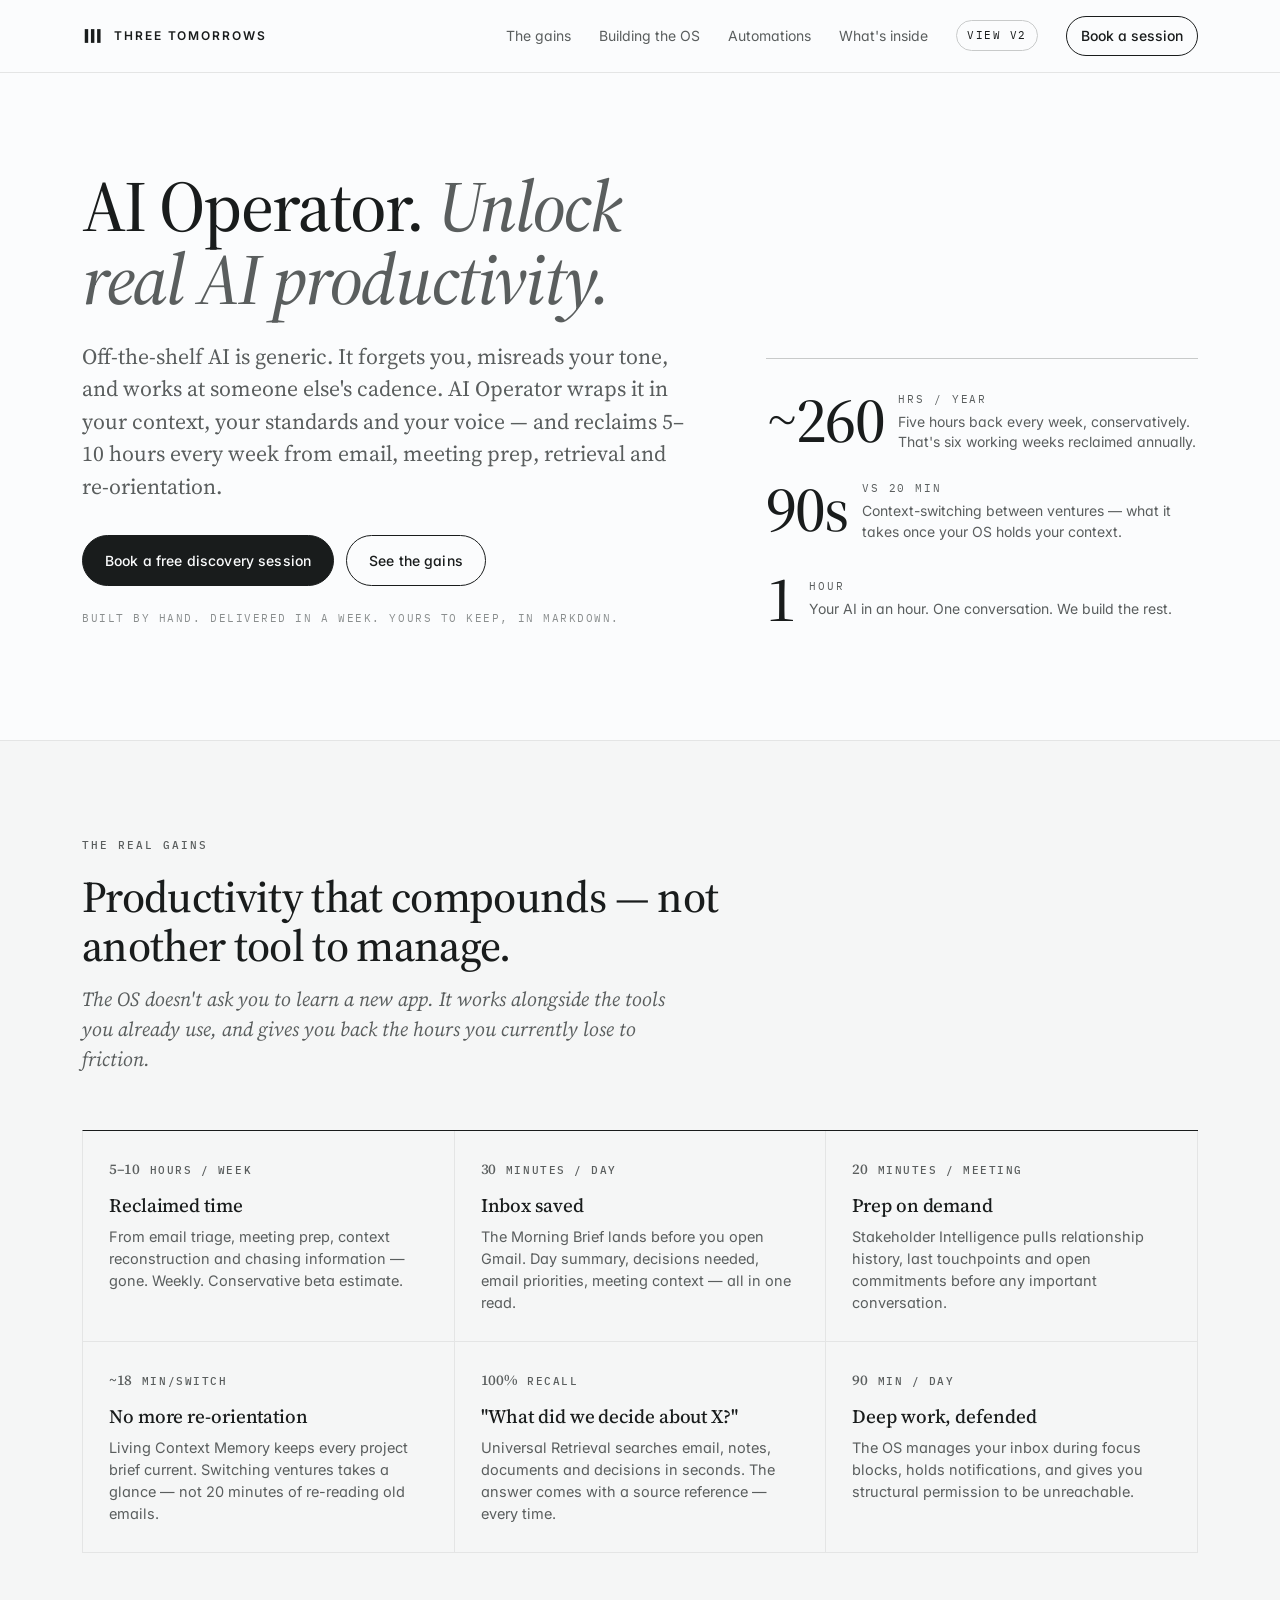
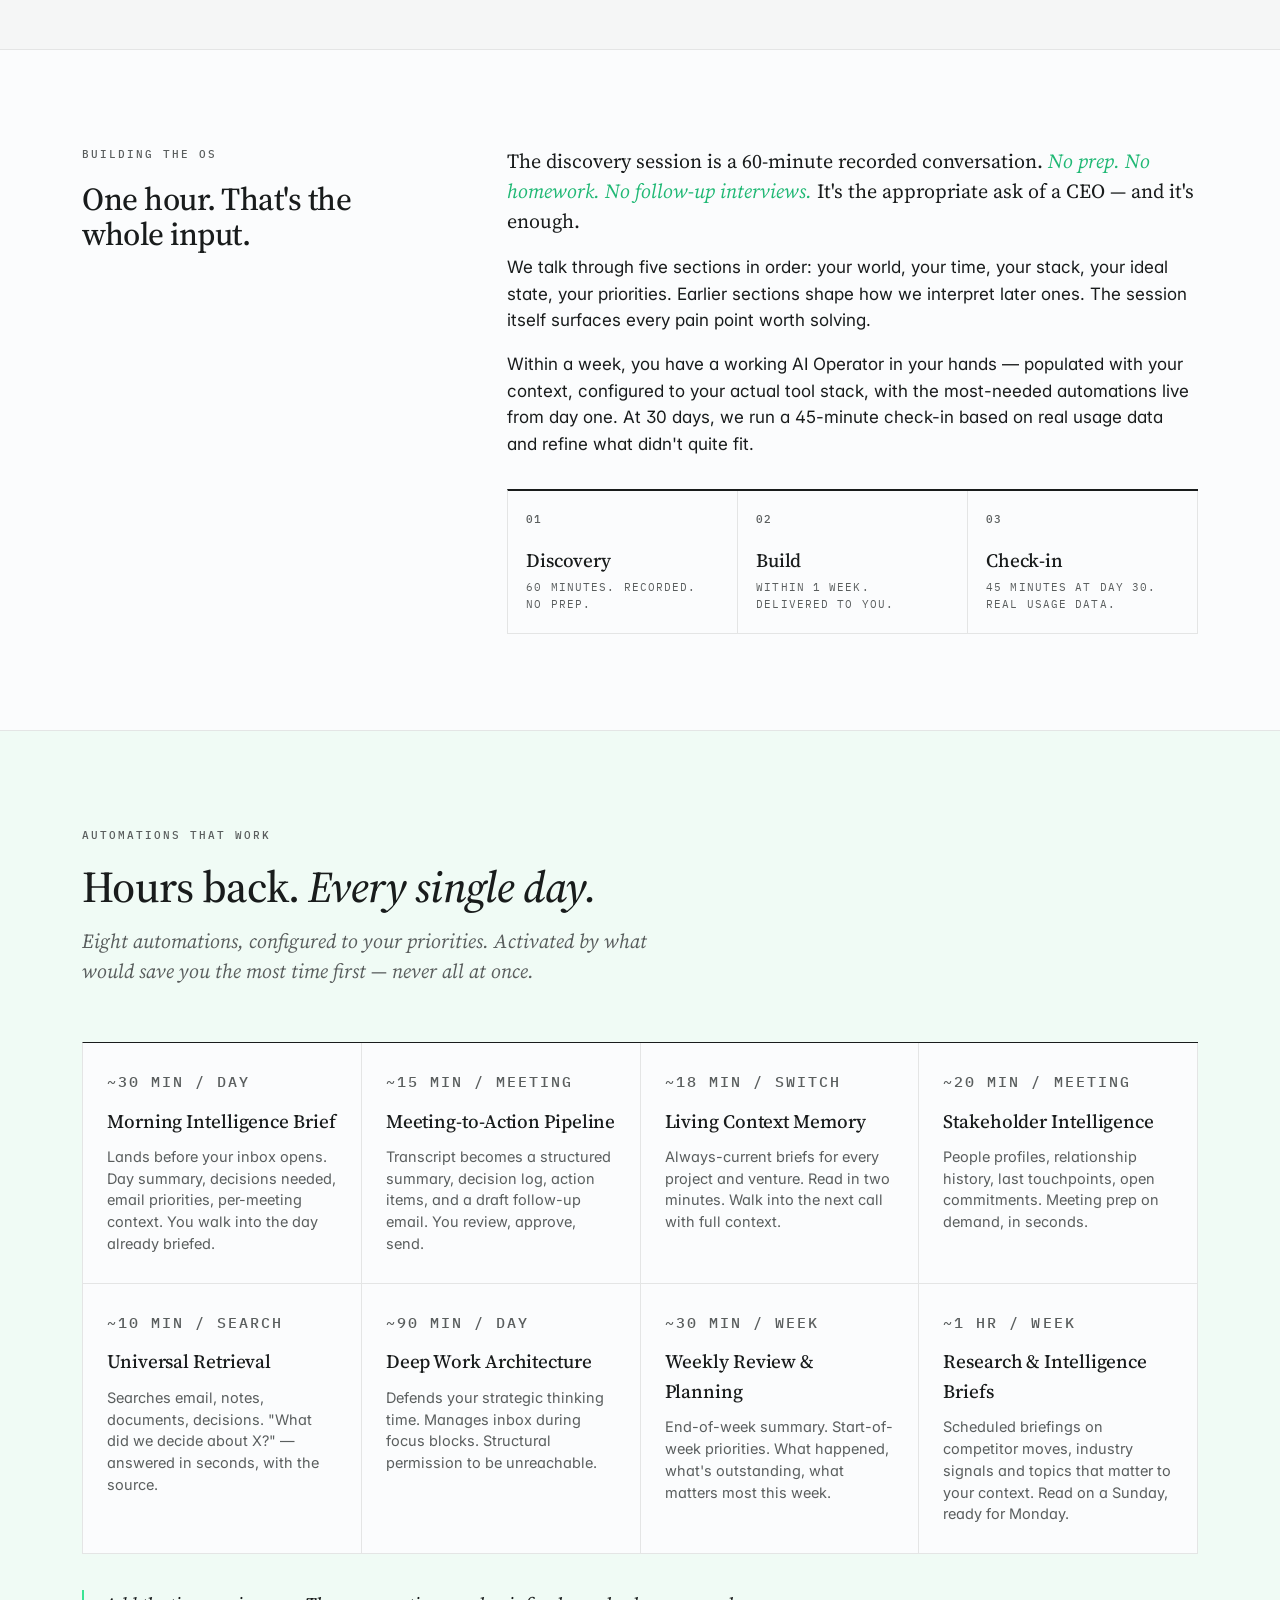
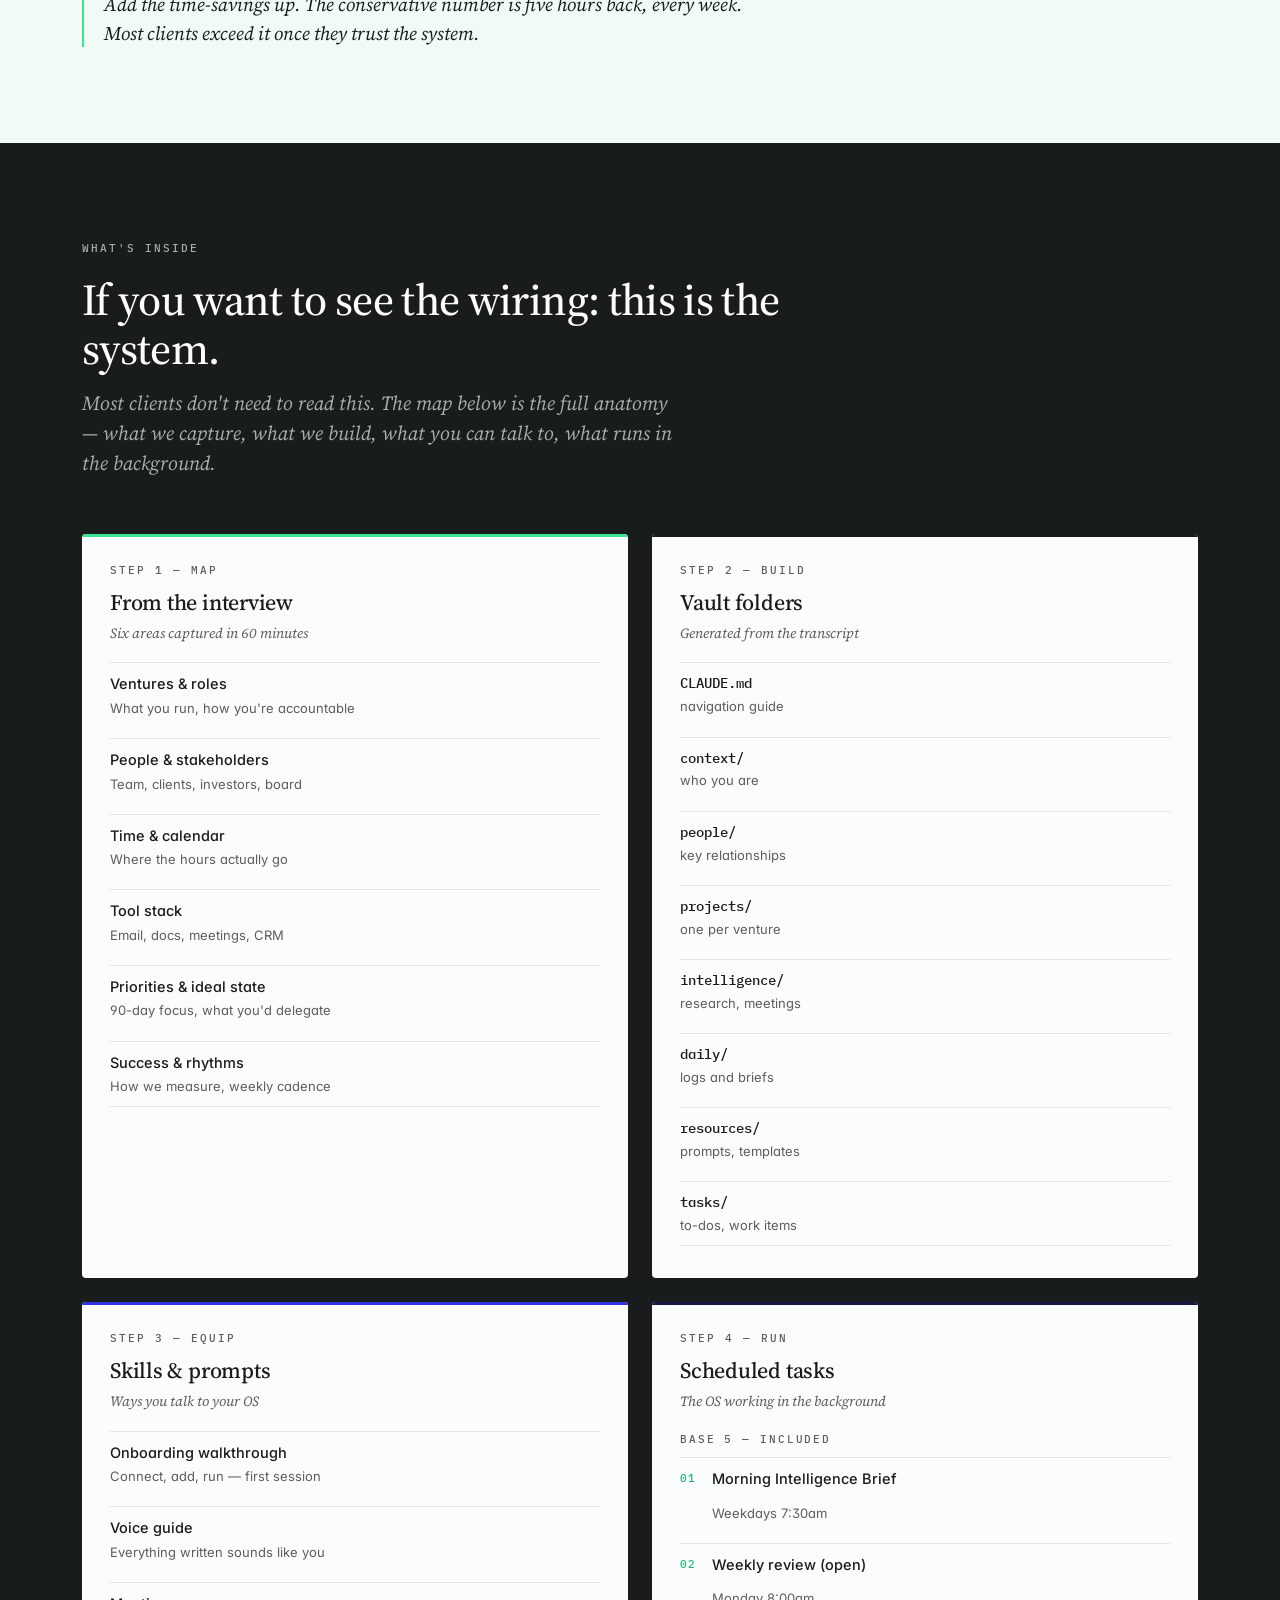
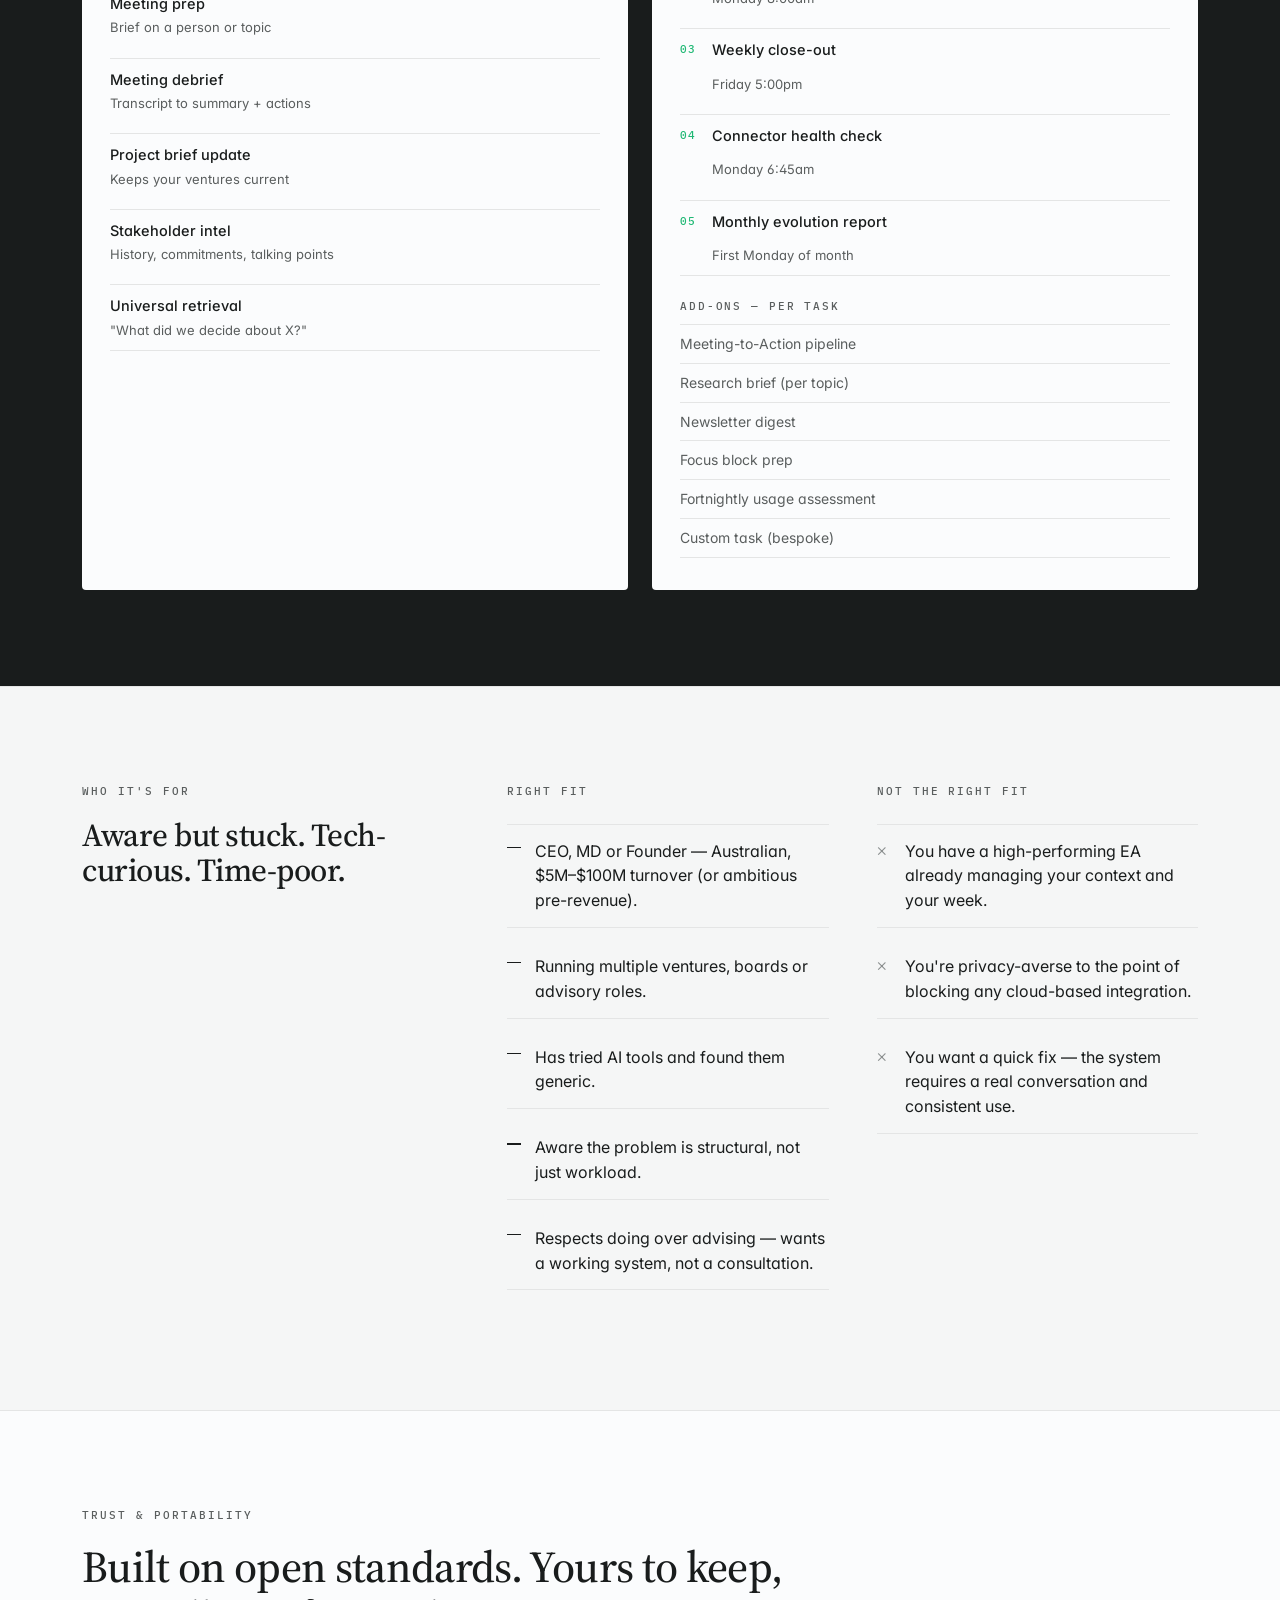
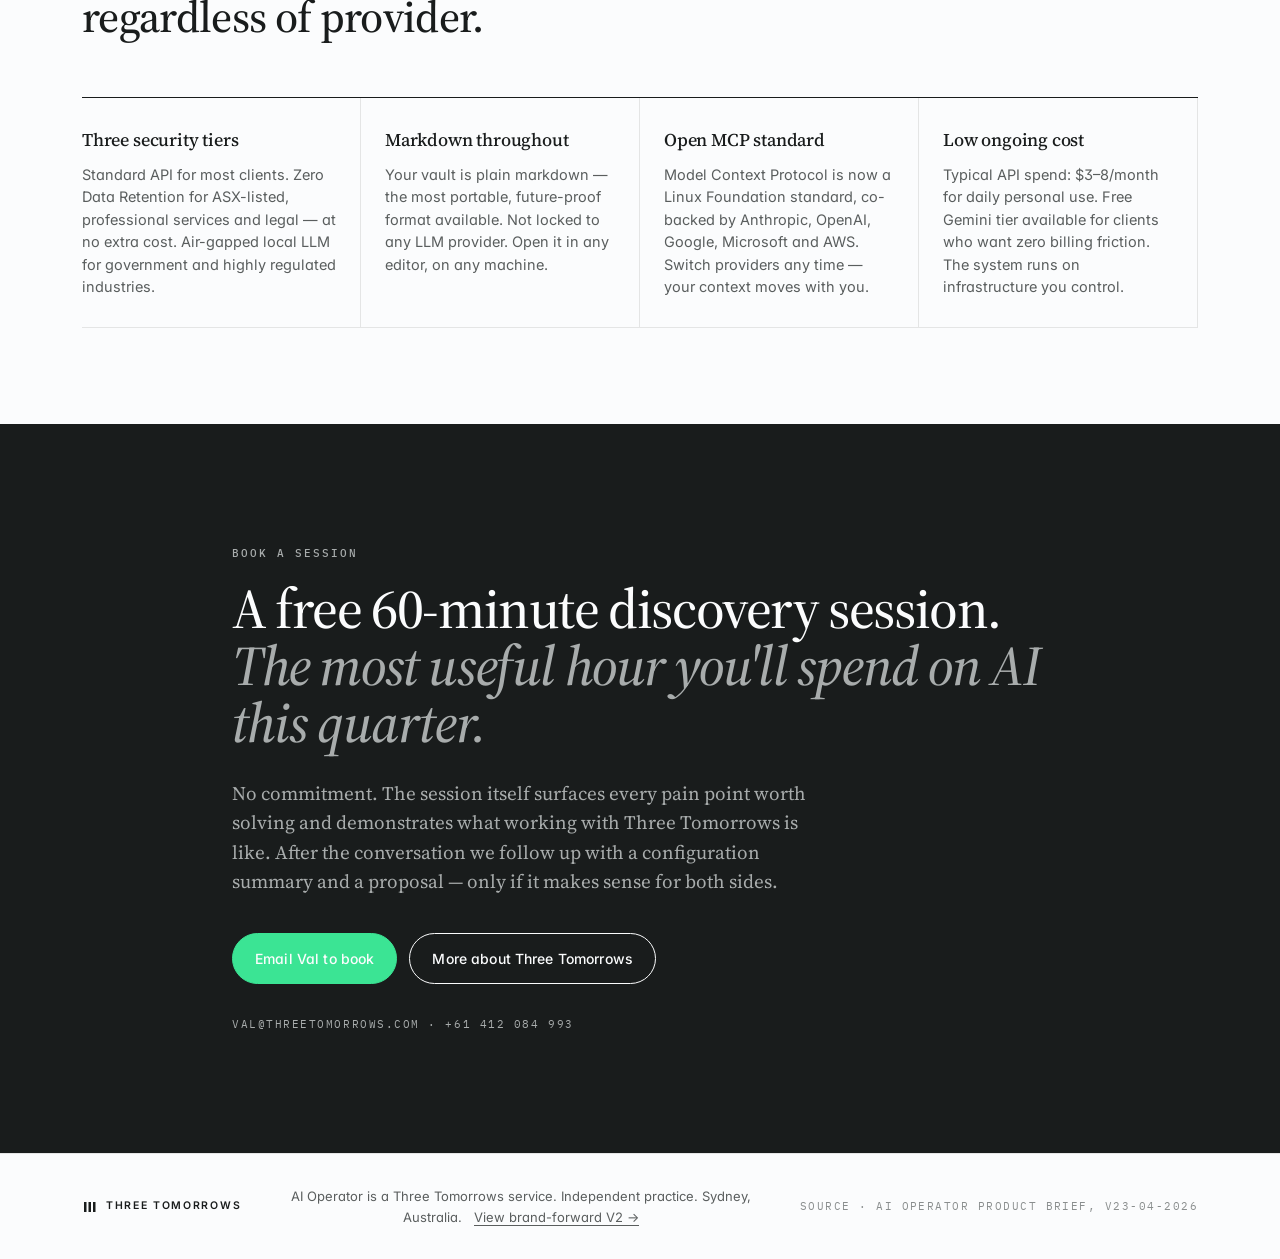
==== commit 71d281e3: "Update H1 to 'Unlock real AI productivity'; reword meta descriptions - H1 second clause: 'An OS unlo" ====
--- a/index.html
+++ b/index.html
@@ -4,12 +4,12 @@
 <meta charset="utf-8" />
 <meta name="viewport" content="width=device-width,initial-scale=1" />
 <title>AI Operator — Get hours back every week. Three Tomorrows.</title>
-<meta name="description" content="A personalised AI Operator for CEOs and Founders. One hour to build it. Five to ten hours back every week. Built by Three Tomorrows." />
+<meta name="description" content="AI Operator — an operating system for your AI. Built for CEOs and Founders. One hour to build, five to ten hours back every week. A Three Tomorrows service." />
 <meta name="theme-color" content="#191C1C" />
 <link rel="icon" href="data:image/svg+xml,%3Csvg xmlns='http://www.w3.org/2000/svg' viewBox='0 0 32 32'%3E%3Crect width='32' height='32' fill='%23191C1C'/%3E%3Crect x='6' y='8' width='4' height='16' fill='%233BE494'/%3E%3Crect x='14' y='8' width='4' height='16' fill='%23FBFCFD'/%3E%3Crect x='22' y='8' width='4' height='16' fill='%23FBFCFD'/%3E%3C/svg%3E" />
 
 <meta property="og:title" content="AI Operator — Get hours back every week" />
-<meta property="og:description" content="A personalised AI Operator for CEOs. One hour to build it. Five to ten hours back every week." />
+<meta property="og:description" content="AI Operator — an operating system for your AI. Built for CEOs. One hour to build, five to ten hours back every week." />
 <meta property="og:type" content="website" />
 
 <link rel="preconnect" href="https://fonts.googleapis.com" />
@@ -49,7 +49,7 @@
   <div class="container hero-grid">
     <div class="hero-copy">
       <h1 class="display">
-        AI Operator. <em>An OS unlocking true AI productivity.</em>
+        AI Operator. <em>Unlock real AI productivity.</em>
       </h1>
       <p class="lede">
         Off-the-shelf AI is generic. It forgets you, misreads your tone, and
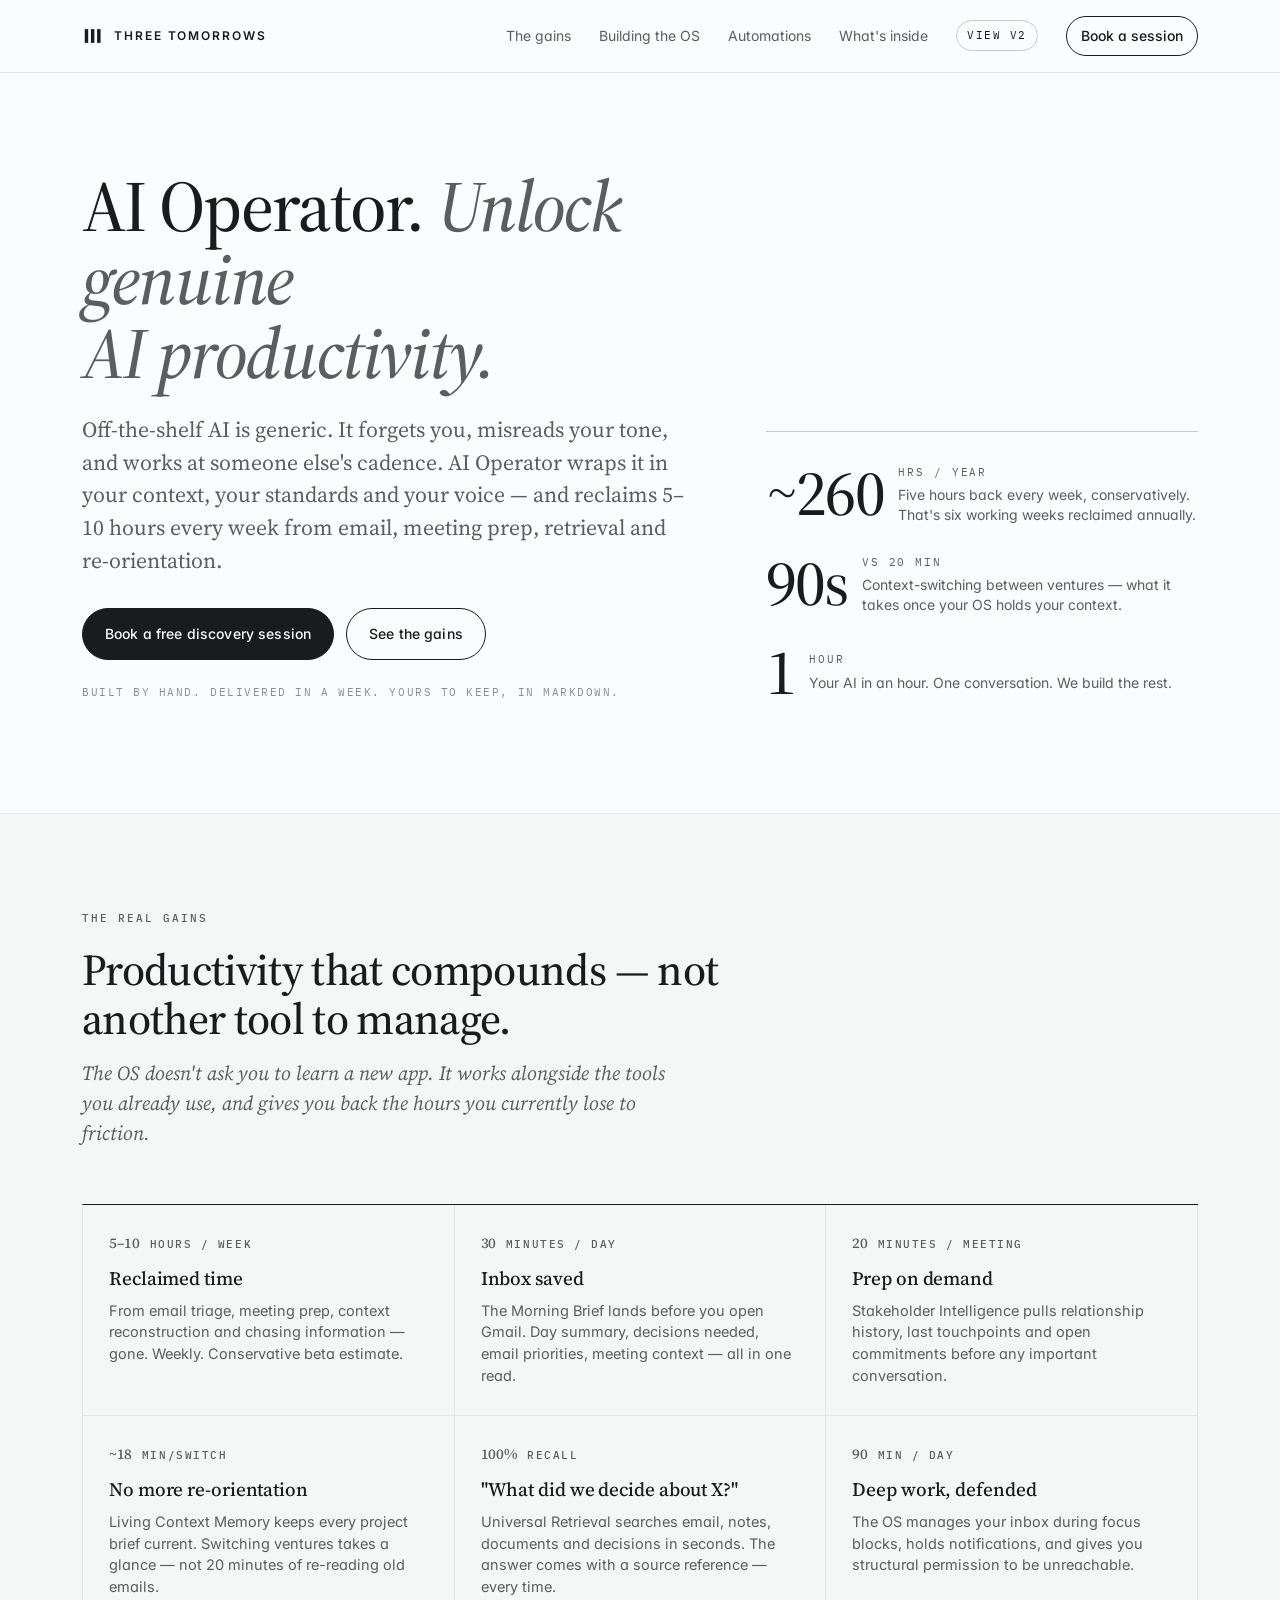
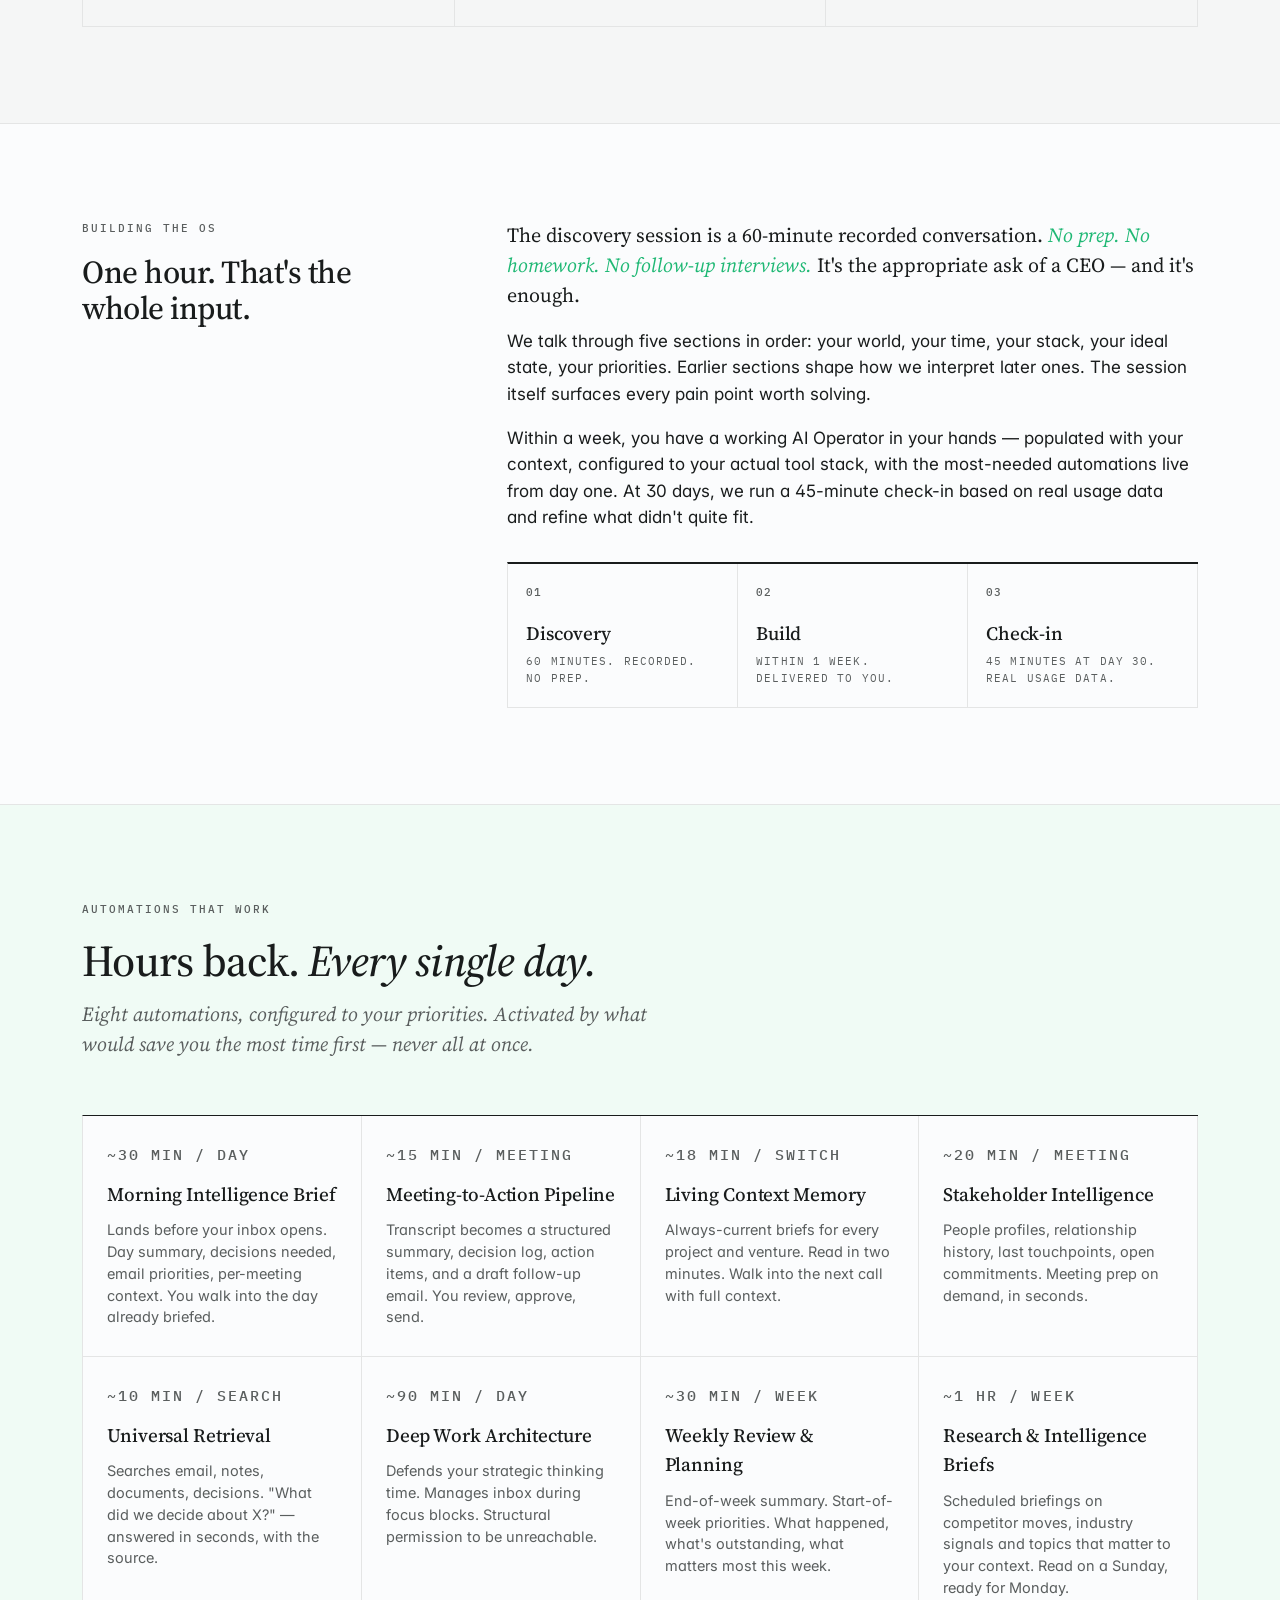
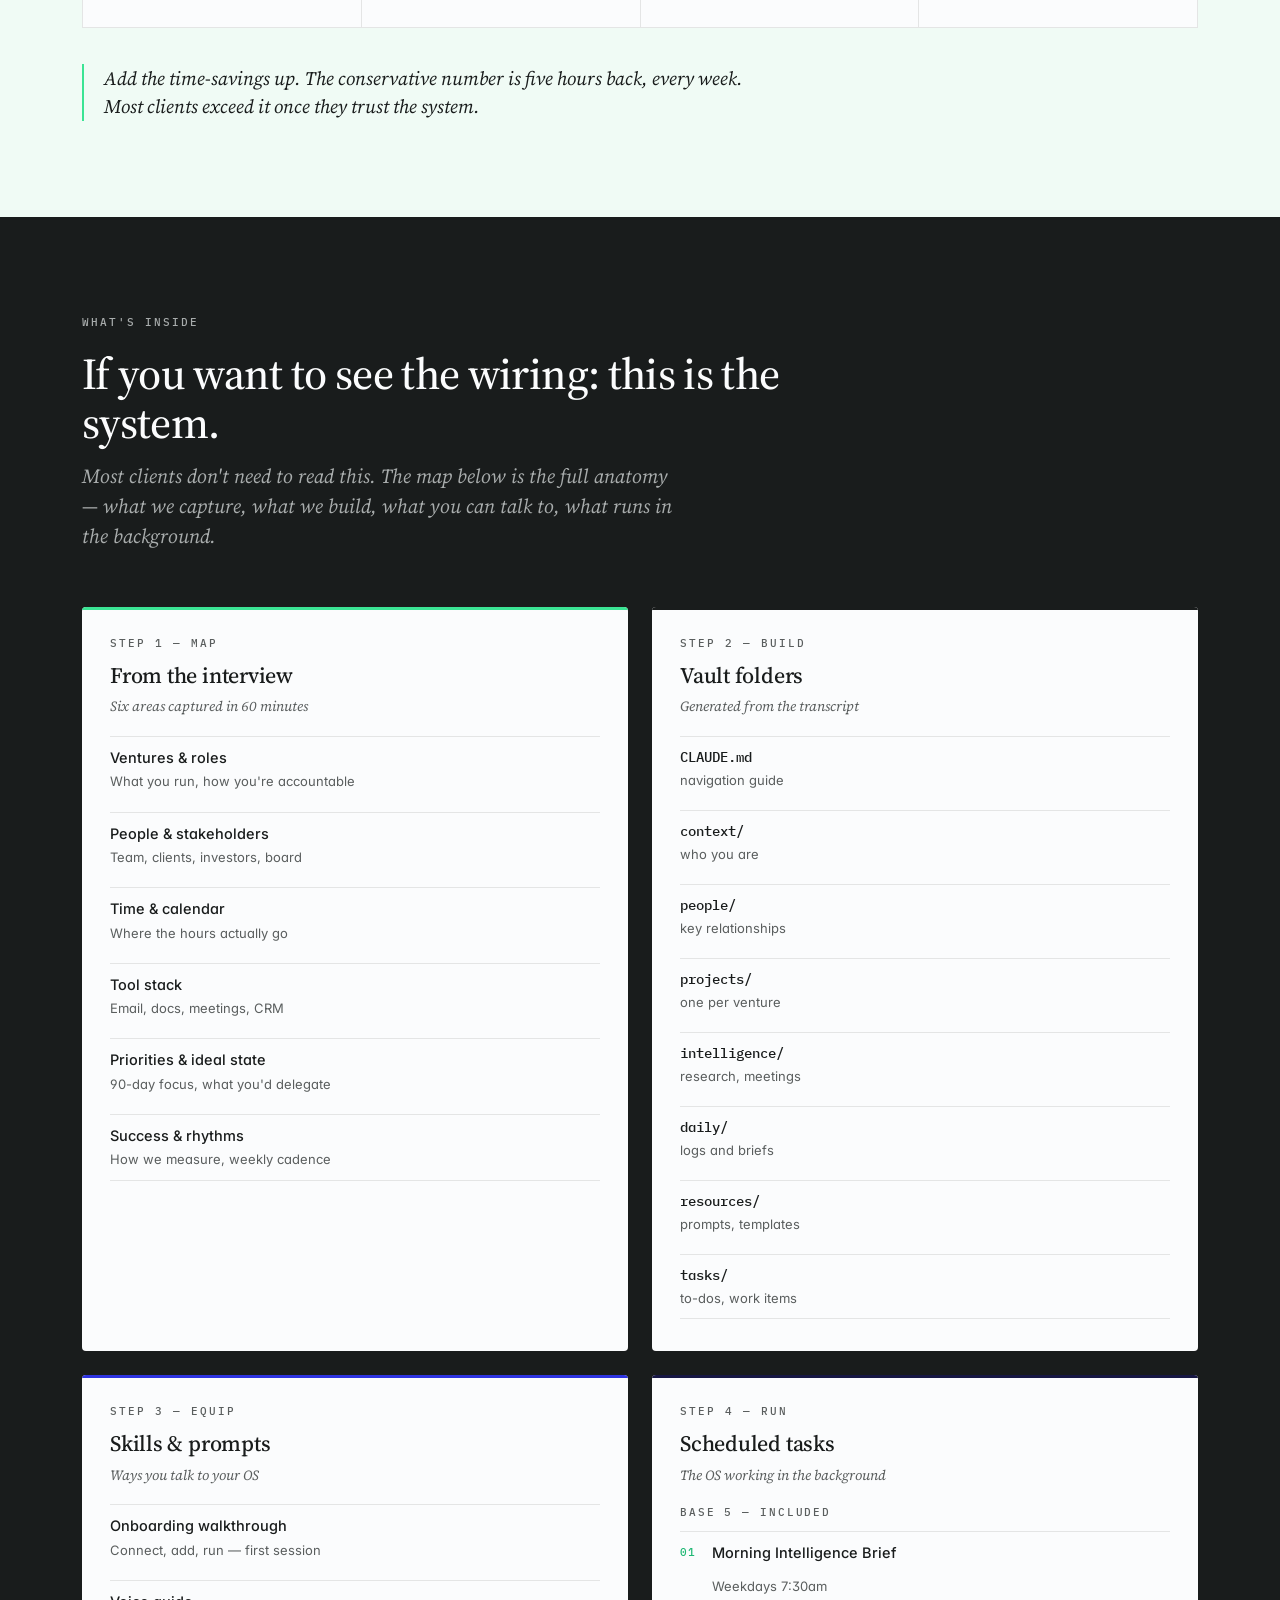
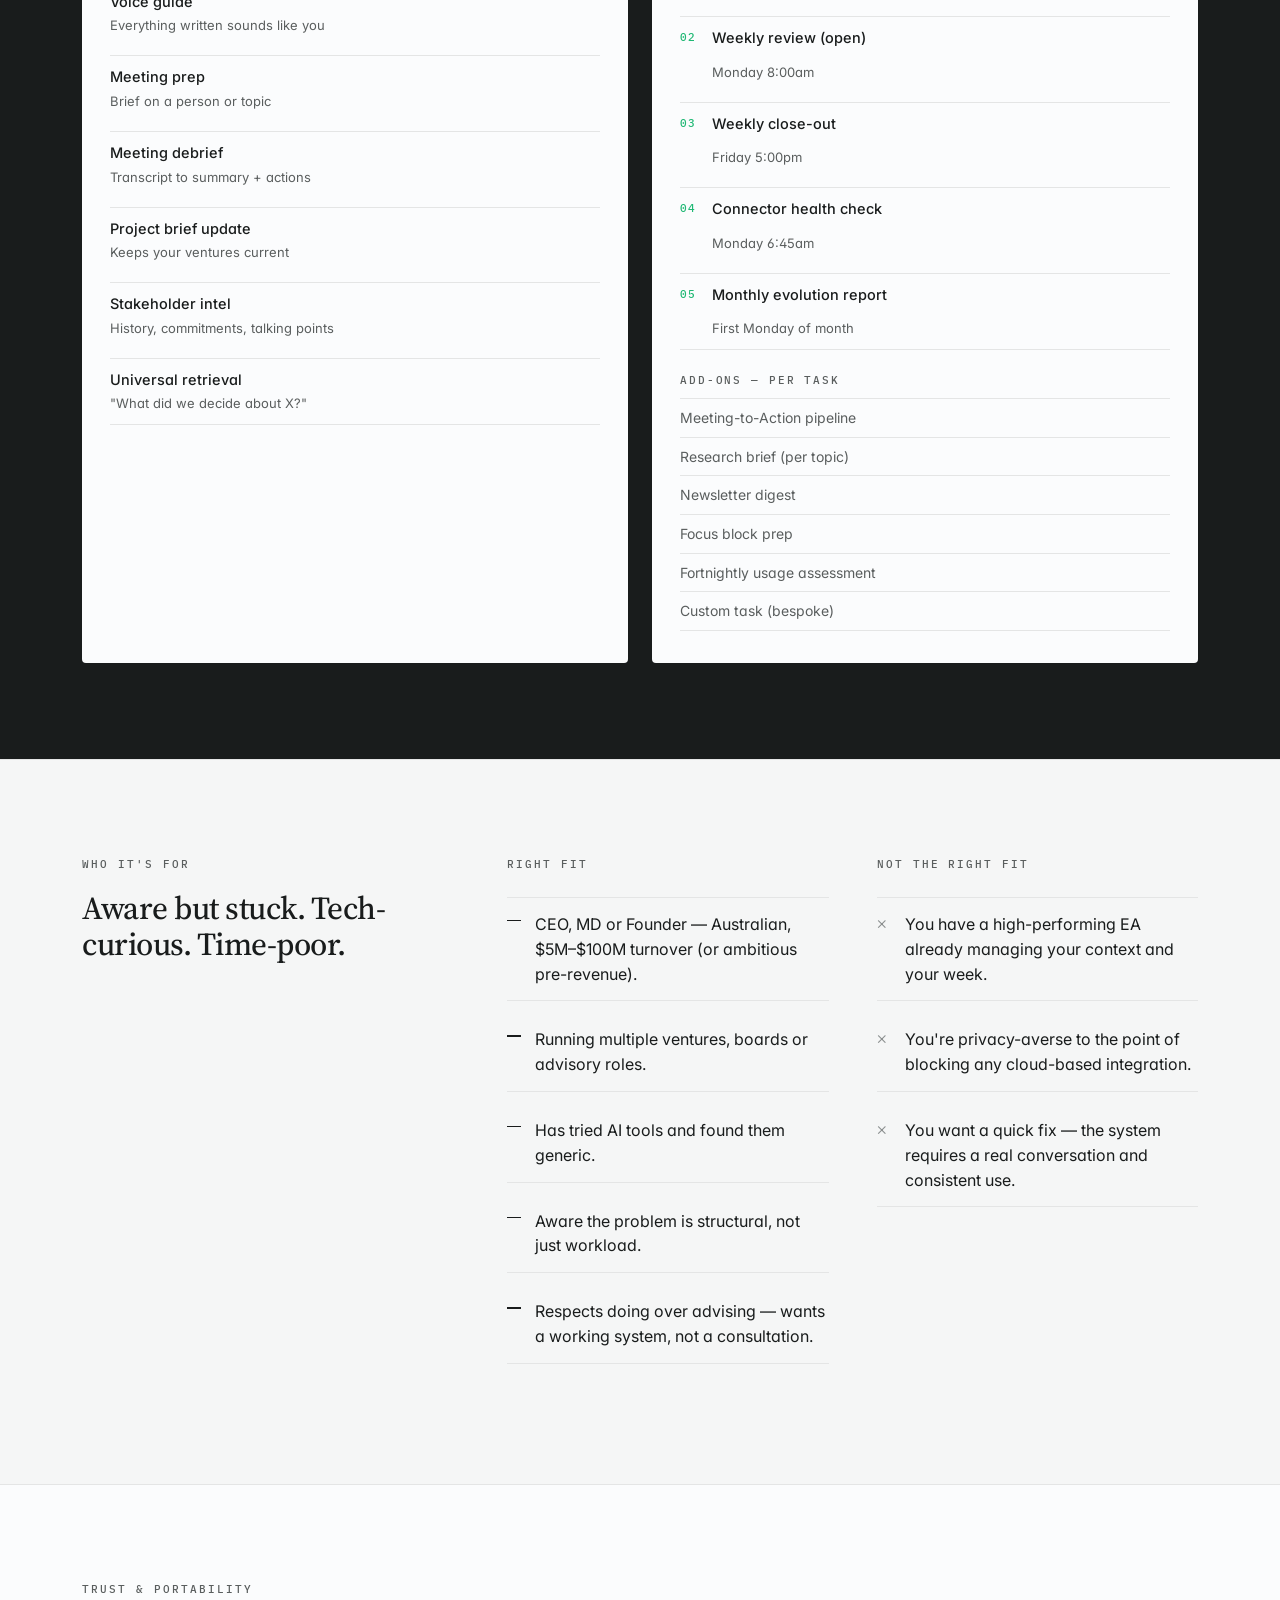
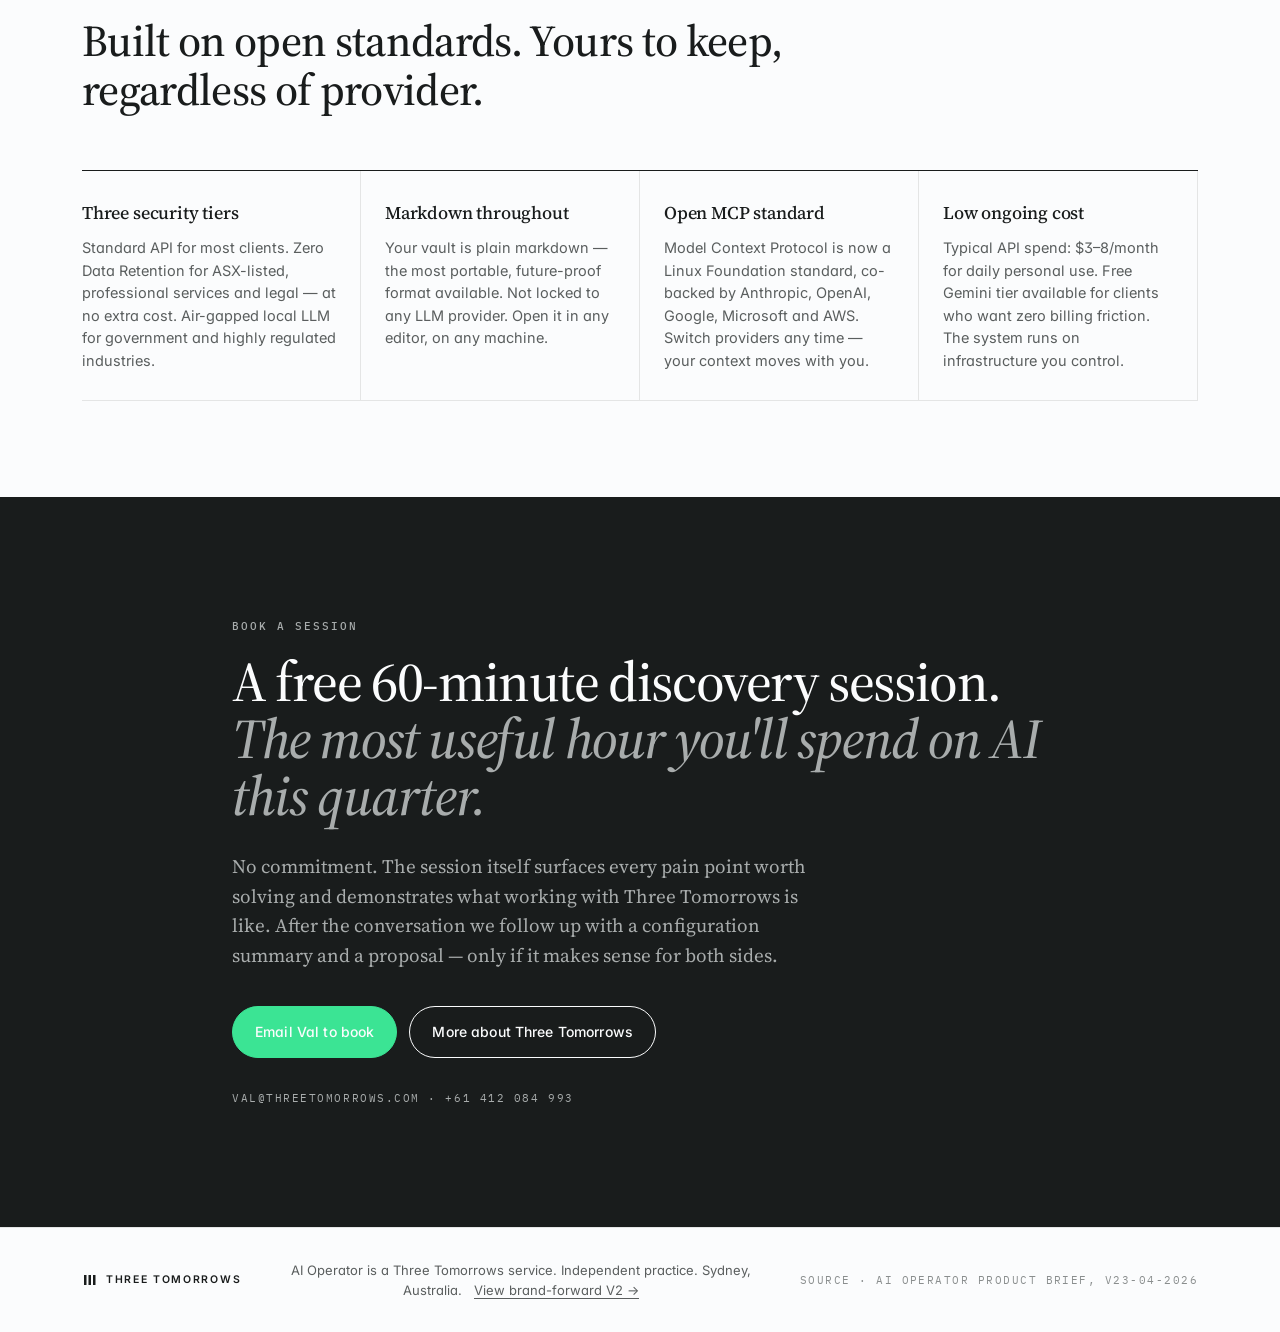
==== commit fa565737: "Update H1 to 'Unlock genuine AI productivity'; force line break after 'genuine'" ====
--- a/index.html
+++ b/index.html
@@ -49,7 +49,7 @@
   <div class="container hero-grid">
     <div class="hero-copy">
       <h1 class="display">
-        AI Operator. <em>Unlock real AI productivity.</em>
+        AI Operator. <em>Unlock genuine<br />AI productivity.</em>
       </h1>
       <p class="lede">
         Off-the-shelf AI is generic. It forgets you, misreads your tone, and
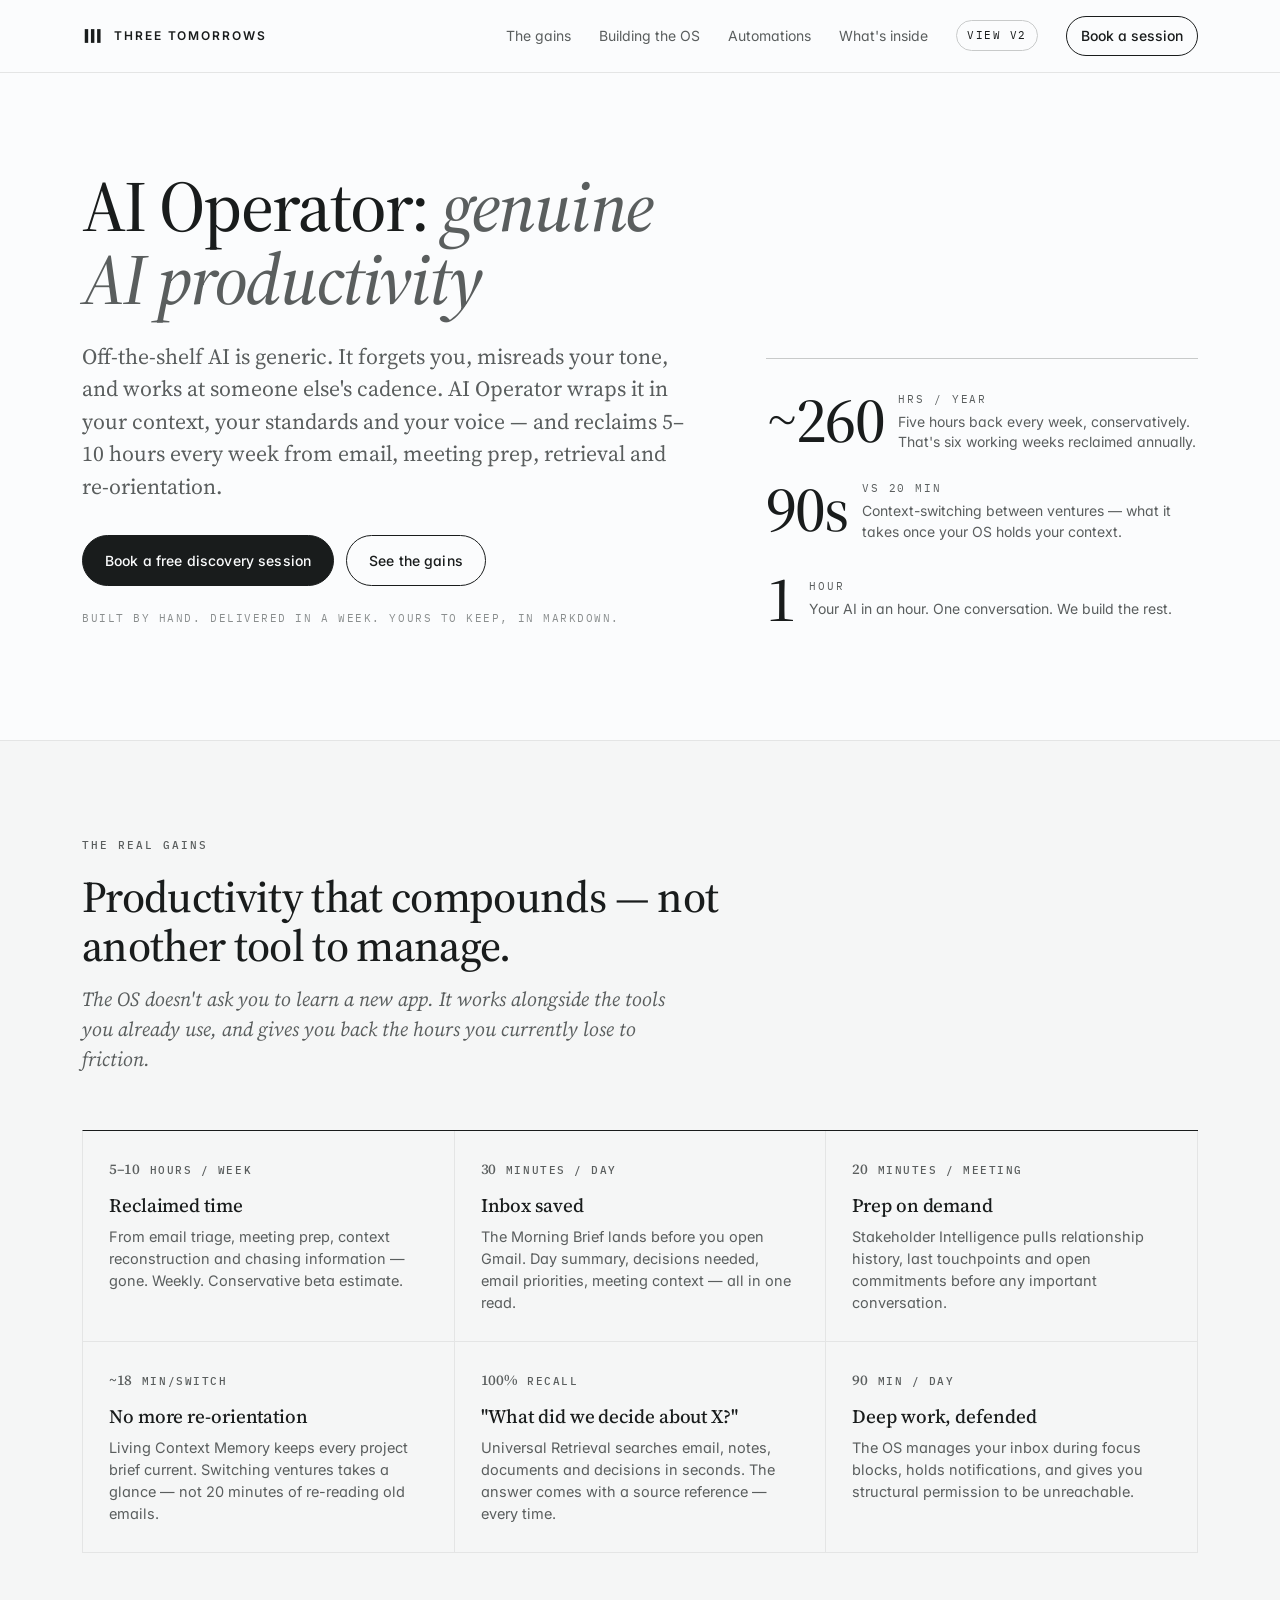
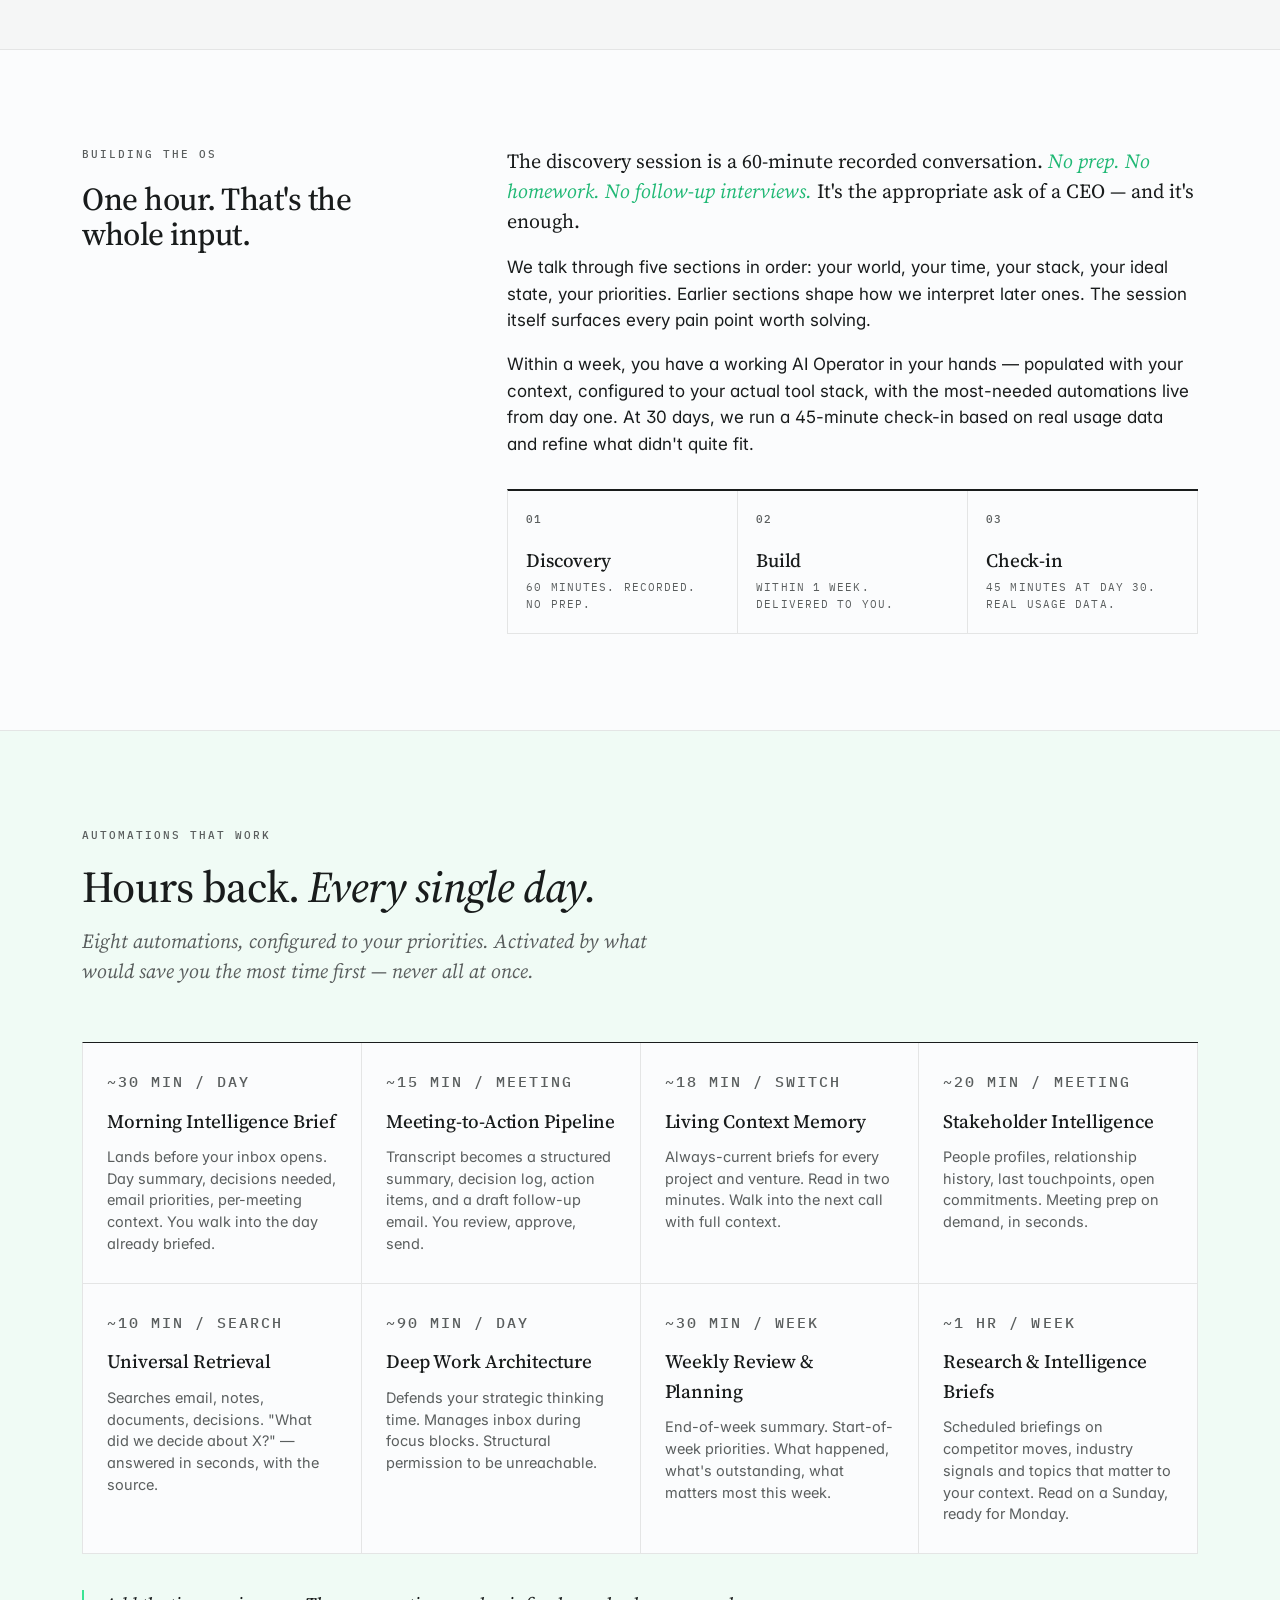
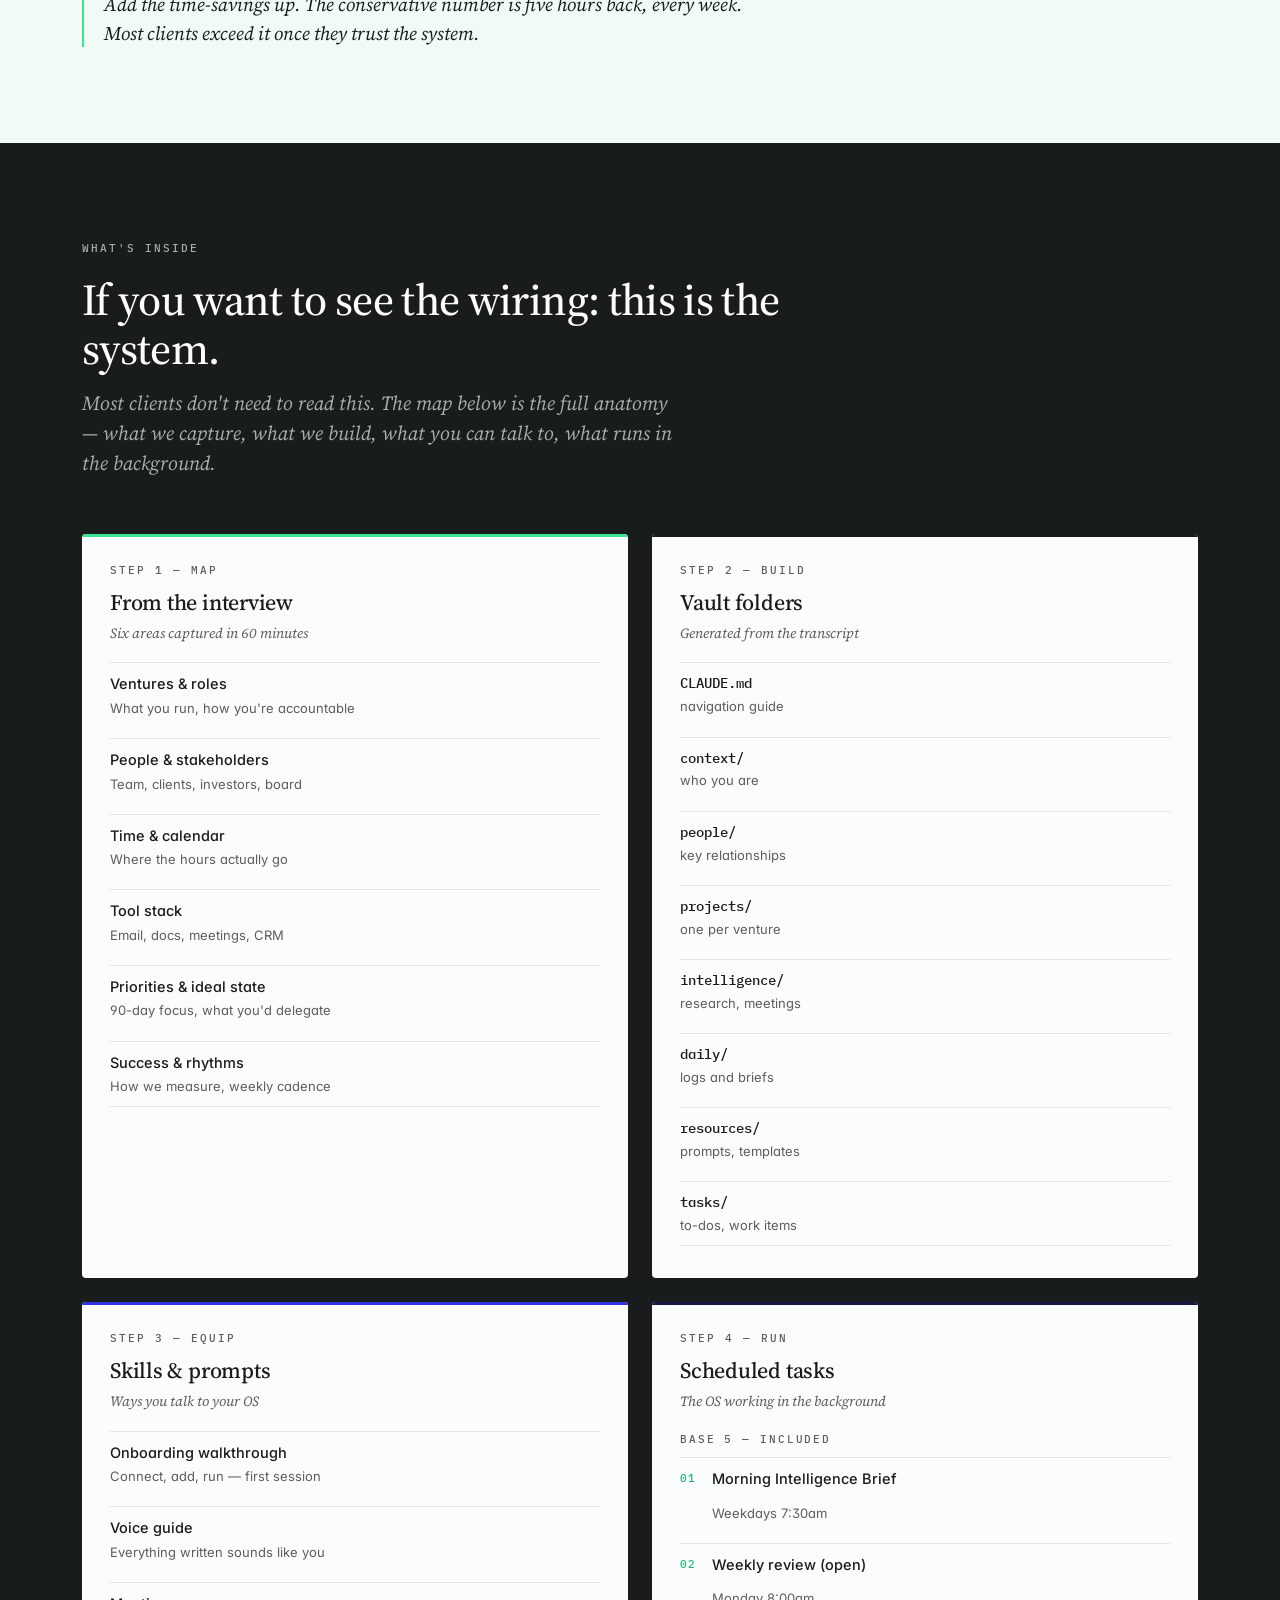
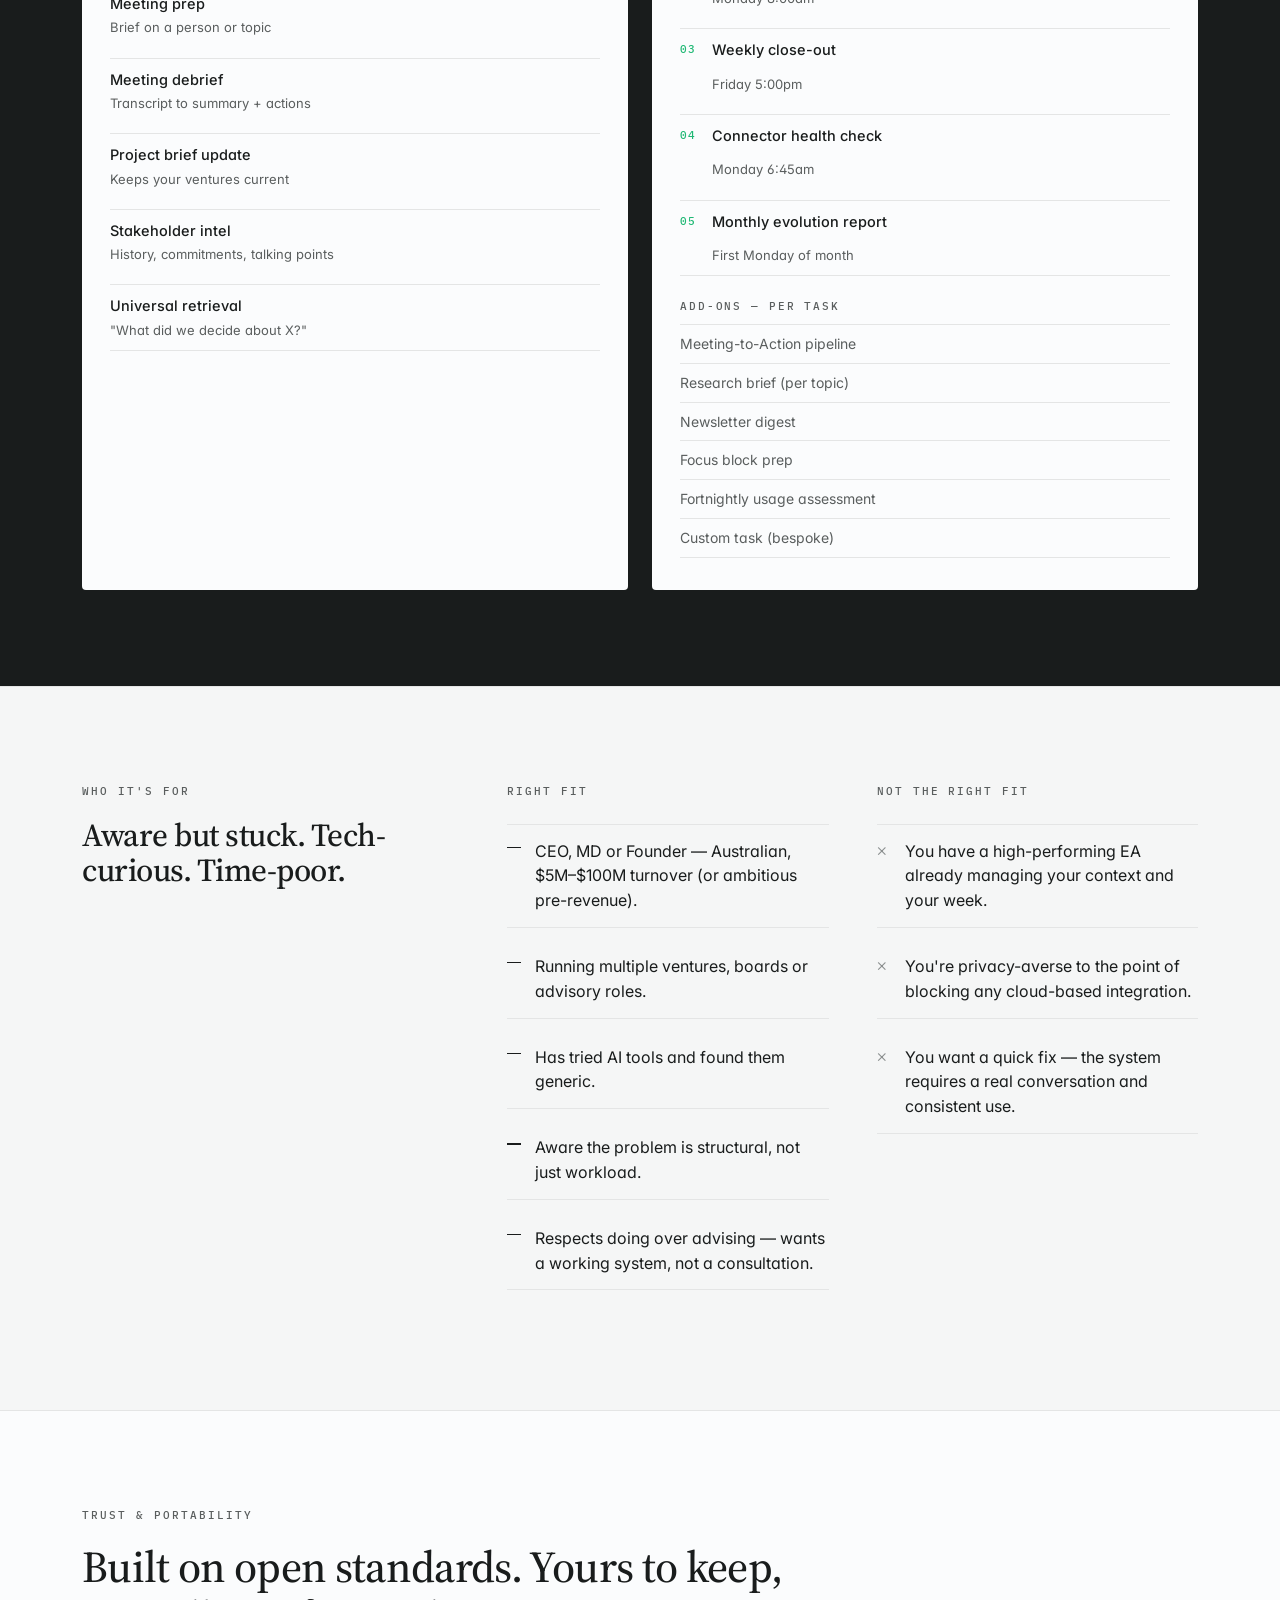
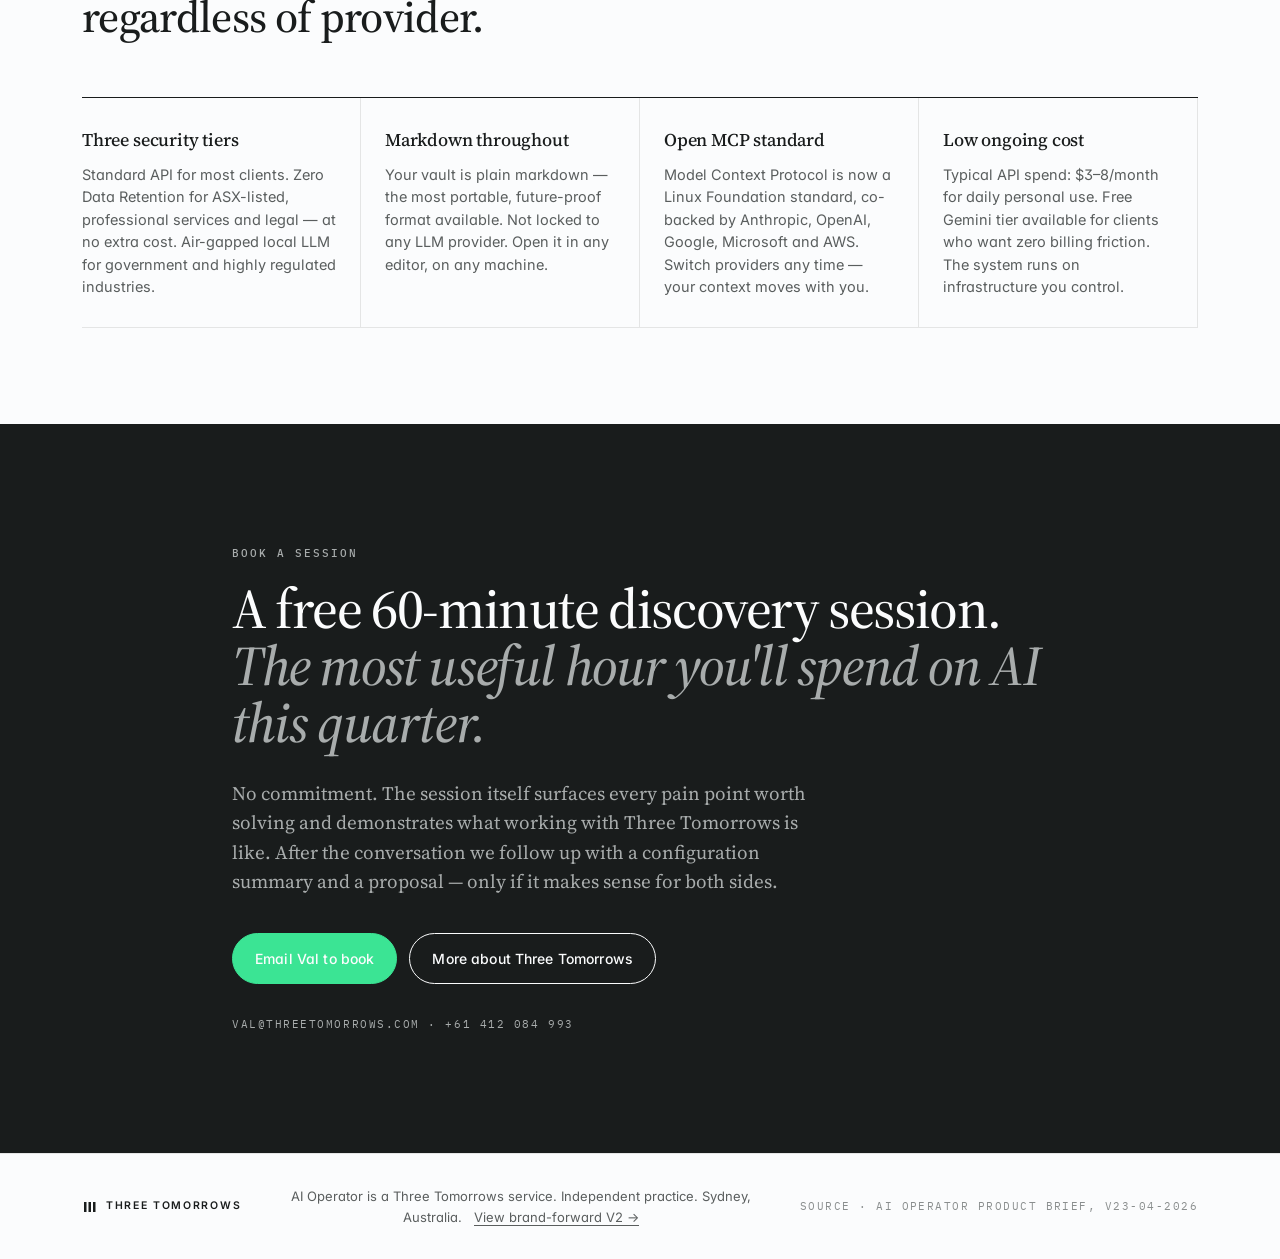
==== commit c6668dc1: "Update H1 to 'AI Operator: genuine AI productivity'" ====
--- a/index.html
+++ b/index.html
@@ -49,7 +49,7 @@
   <div class="container hero-grid">
     <div class="hero-copy">
       <h1 class="display">
-        AI Operator. <em>Unlock genuine<br />AI productivity.</em>
+        AI Operator: <em>genuine AI productivity</em>
       </h1>
       <p class="lede">
         Off-the-shelf AI is generic. It forgets you, misreads your tone, and
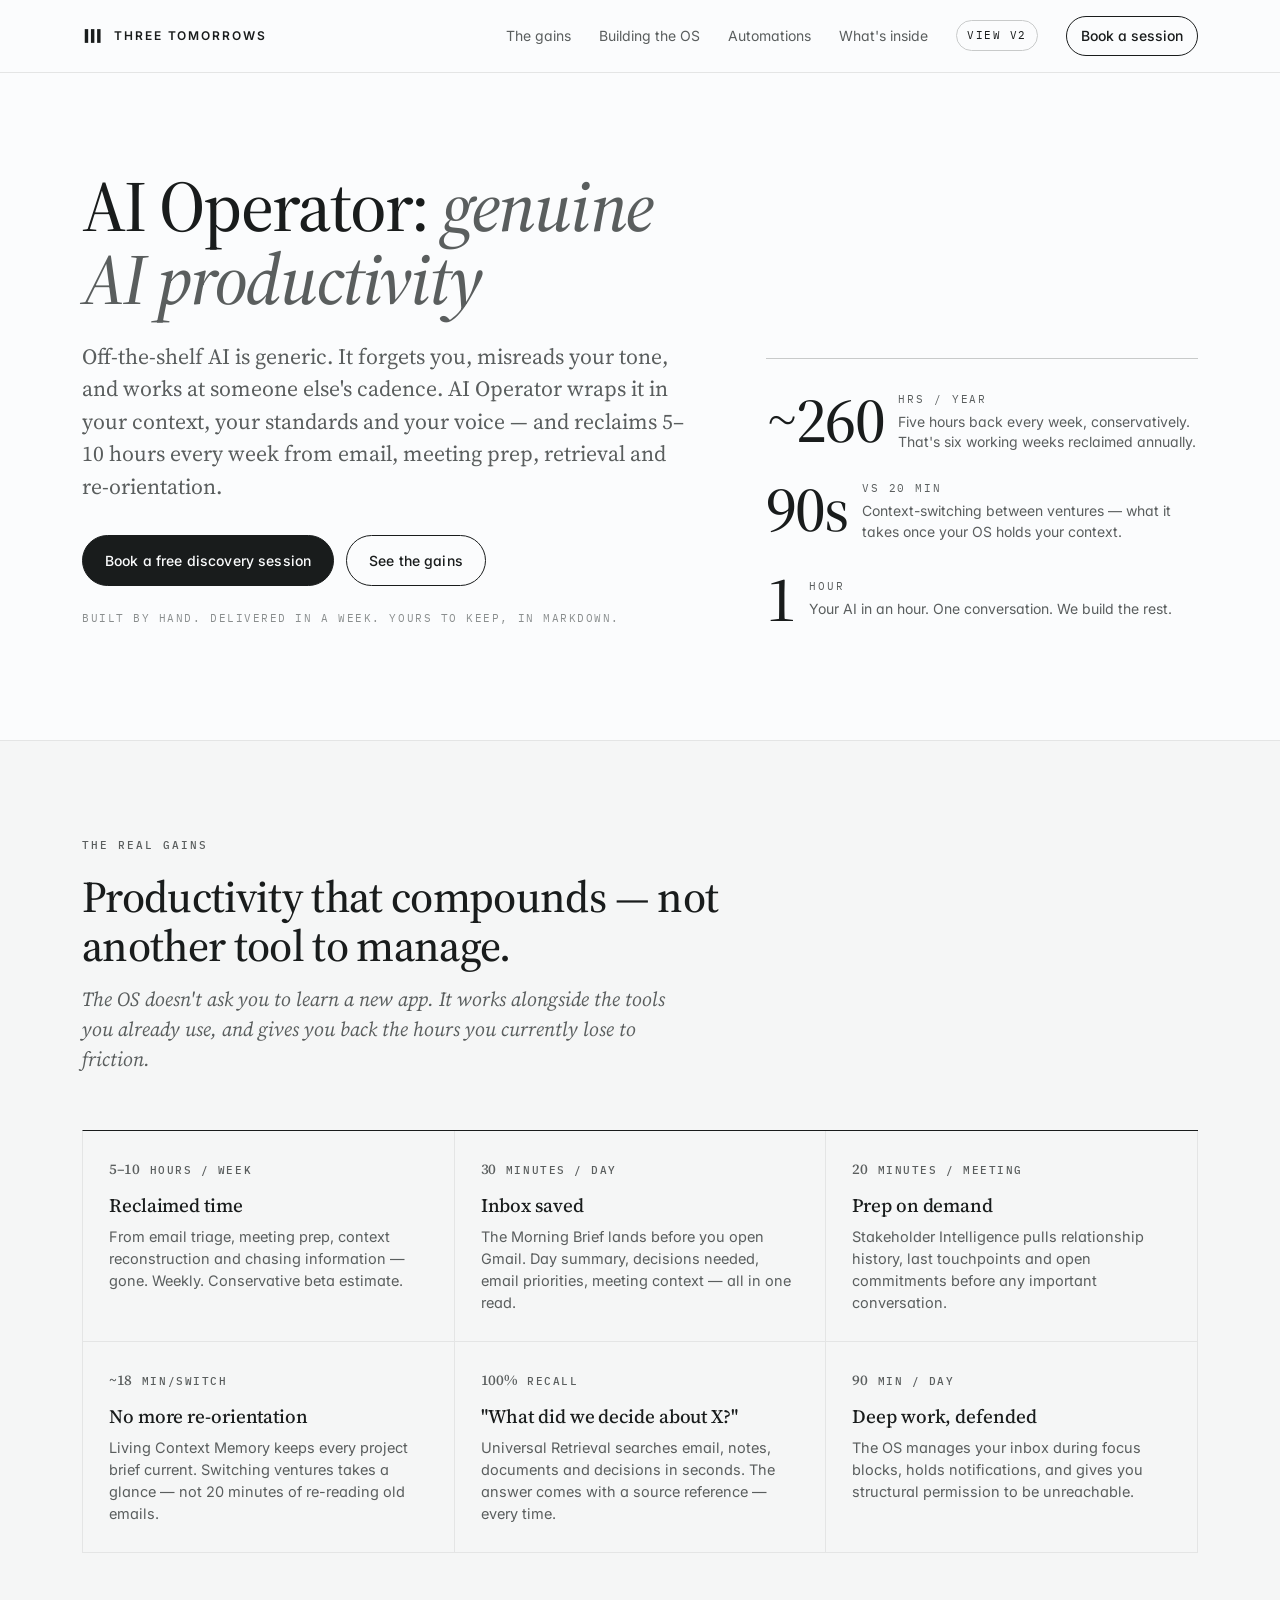
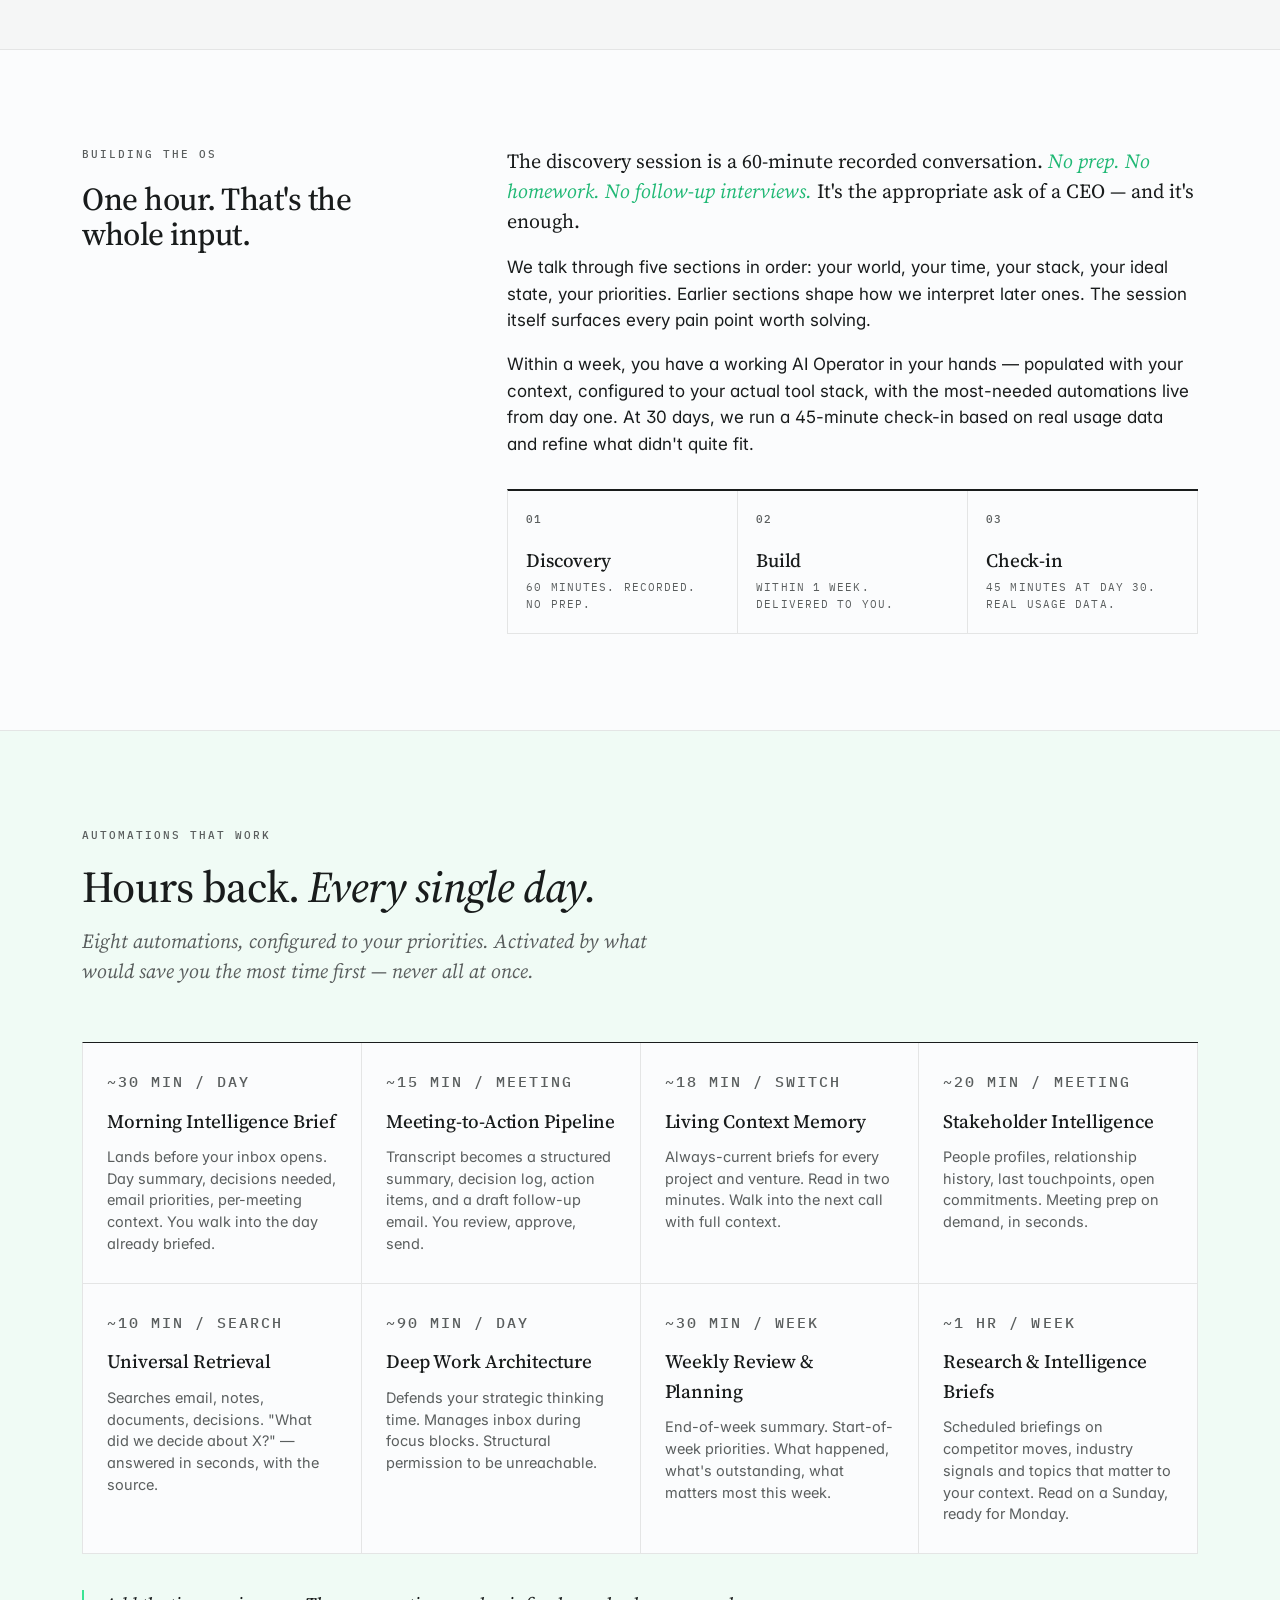
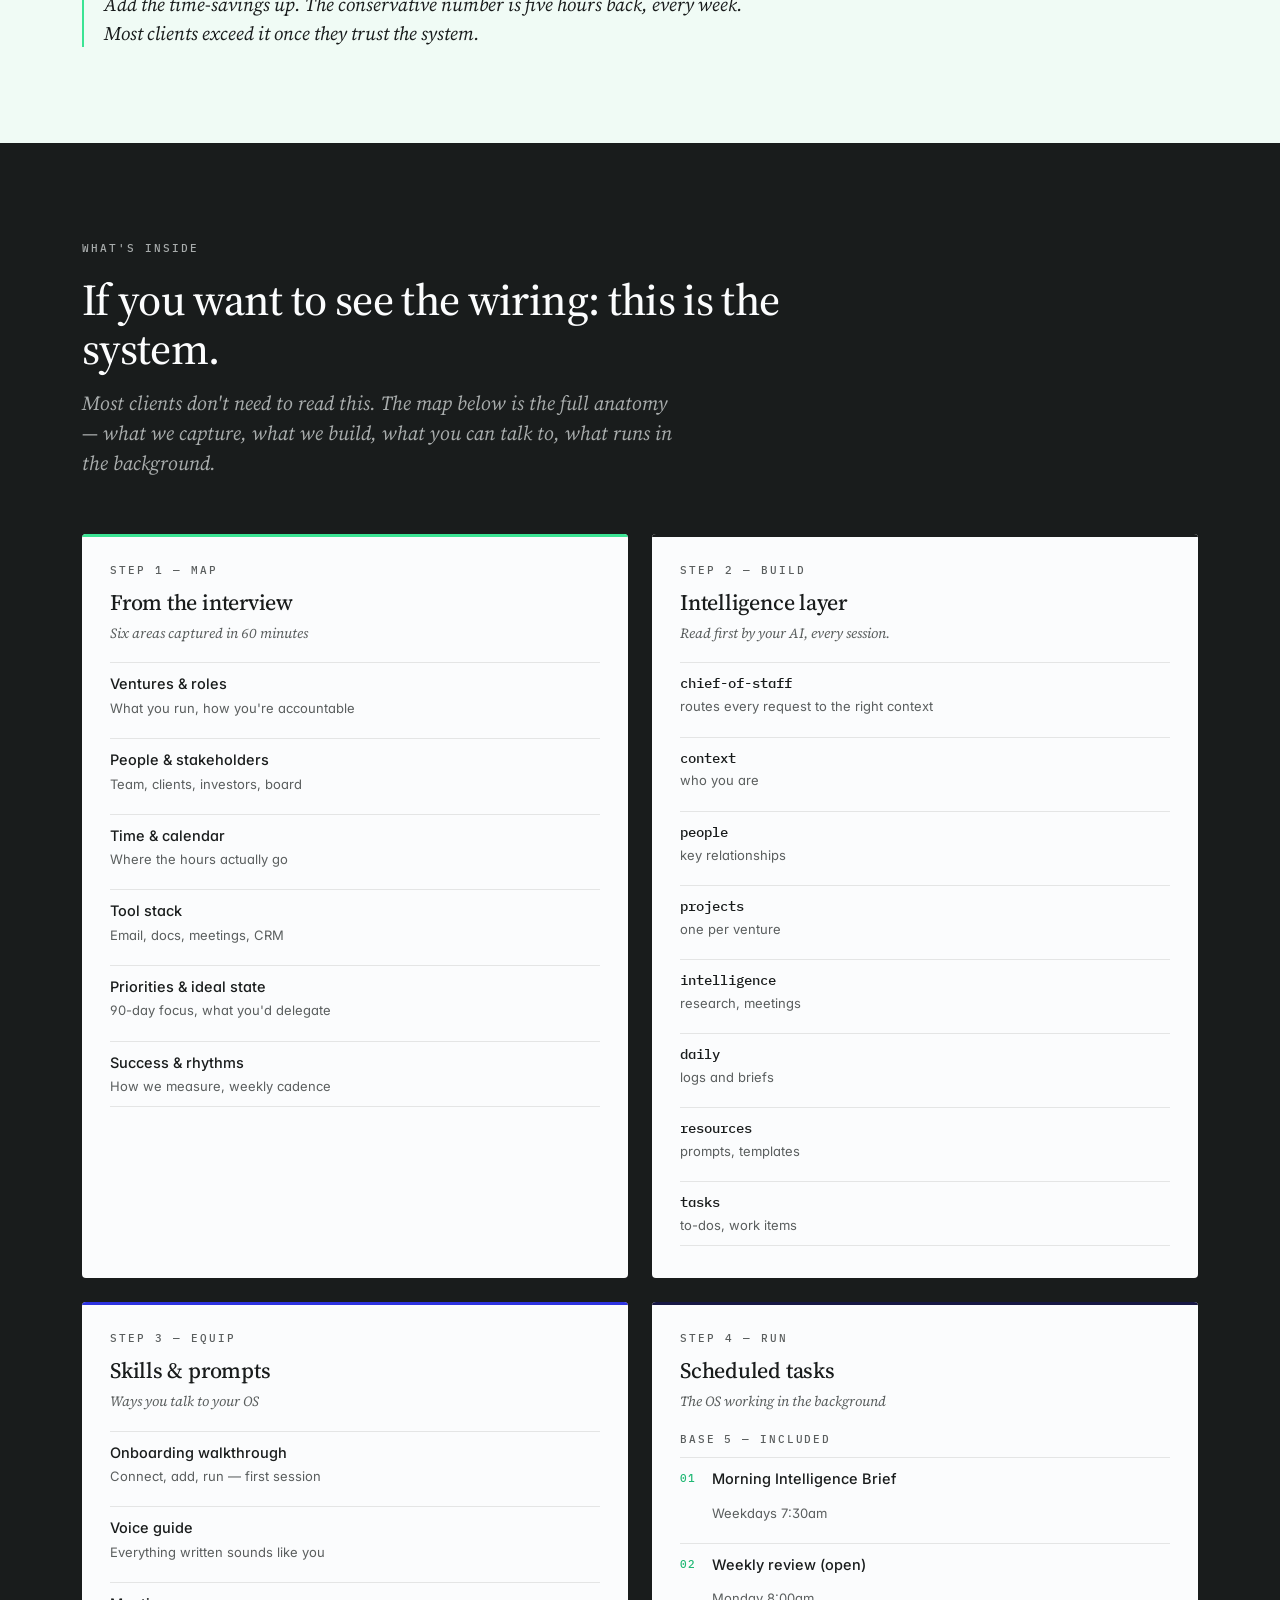
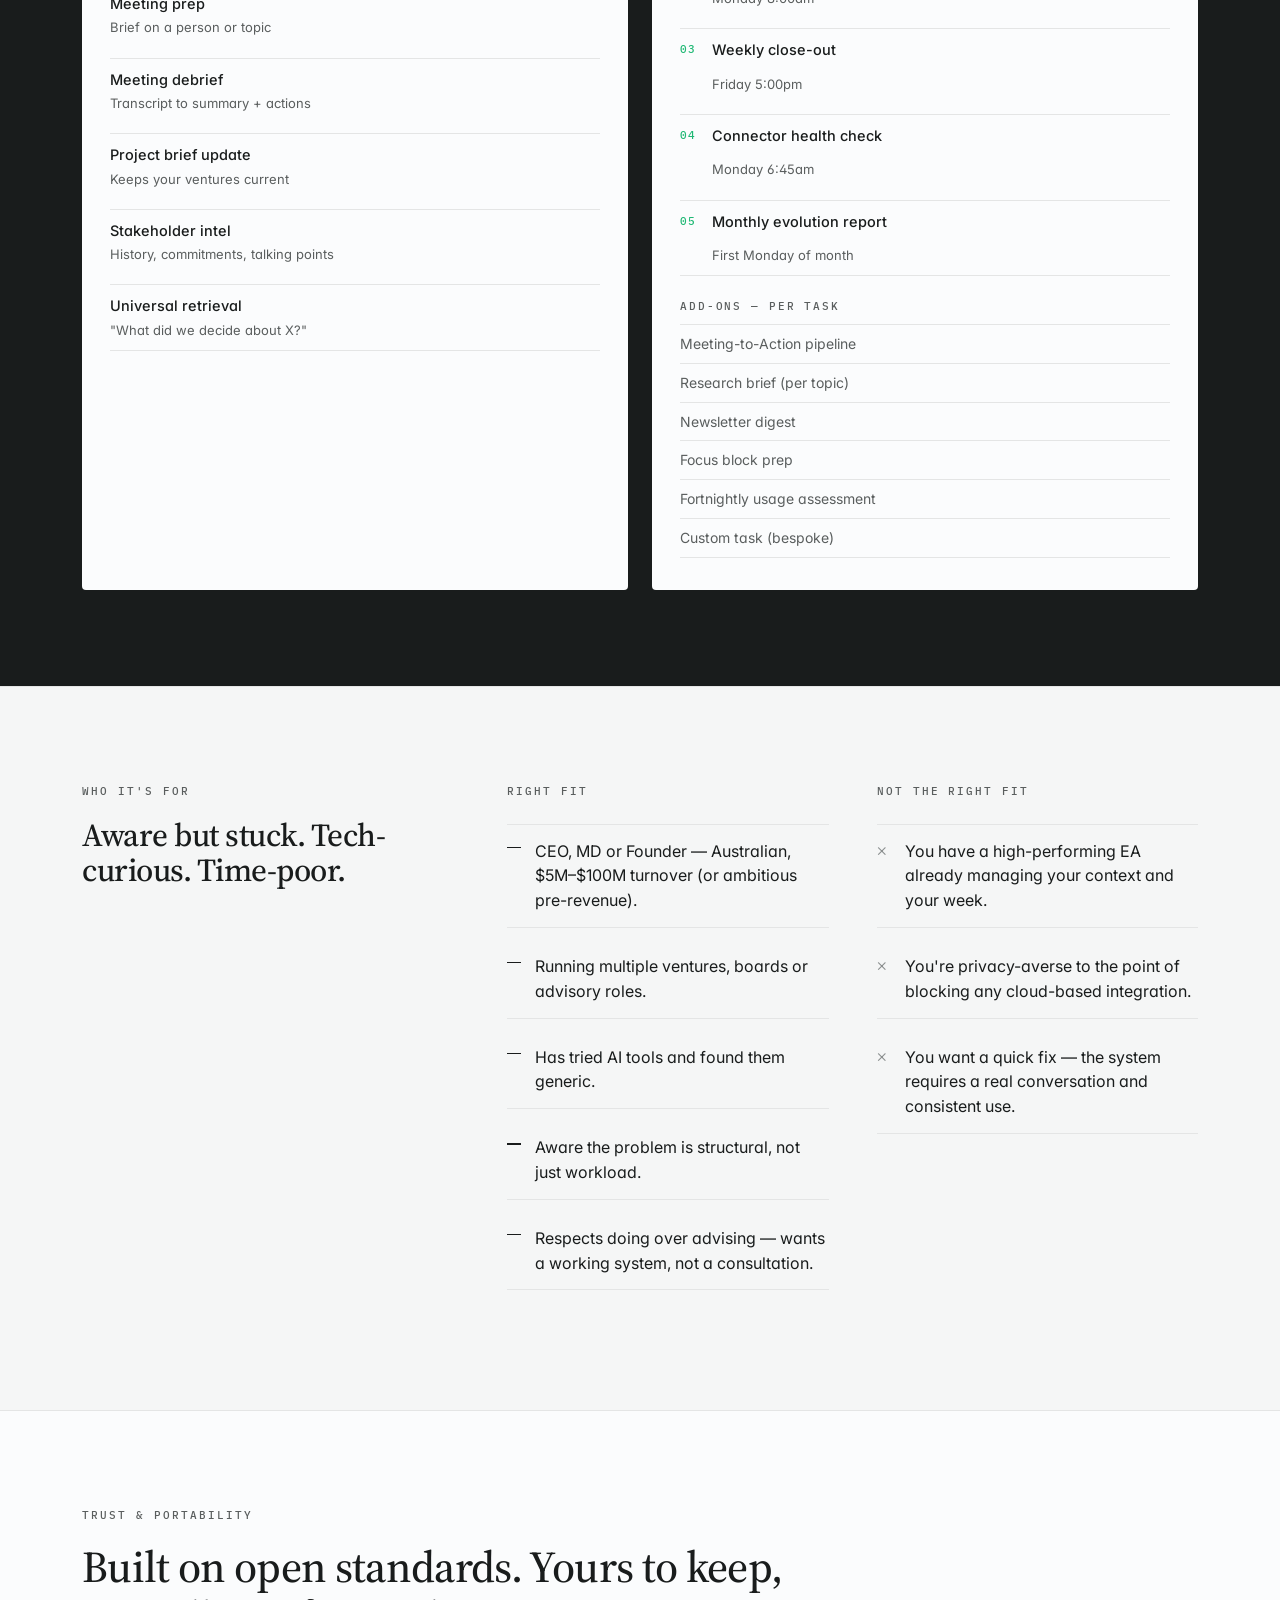
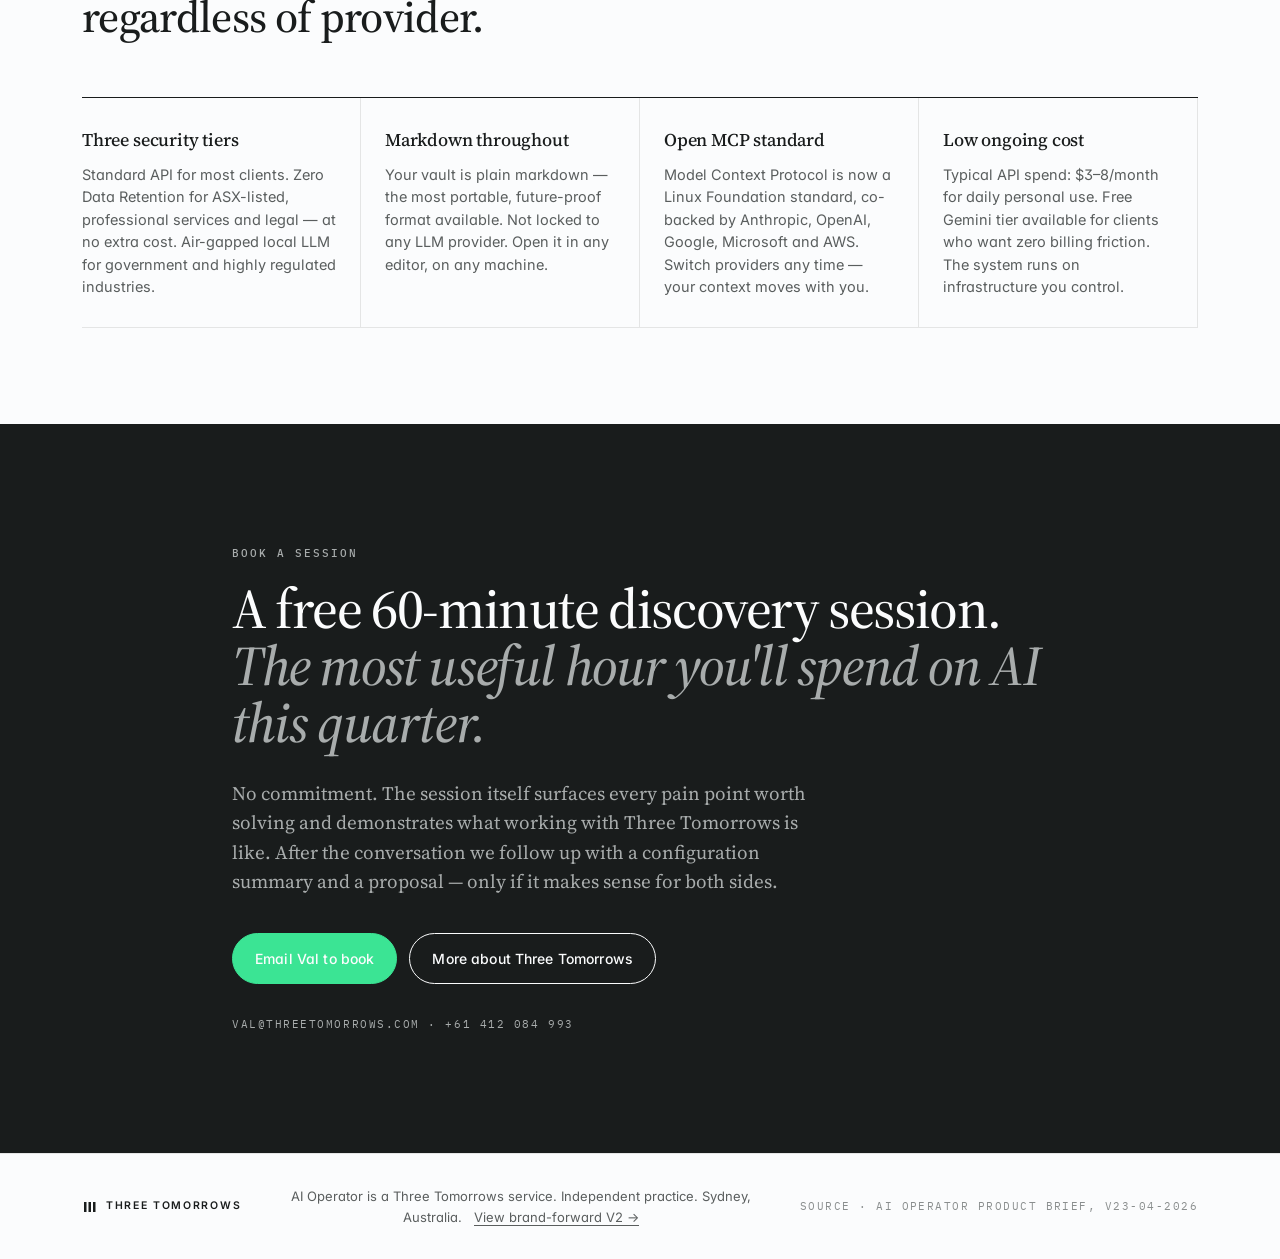
==== commit fa1d3f8a: "Rename Step 2 quadrant to 'Intelligence layer'; add chief-of-staff - Heading: 'Vault folders' -> 'In" ====
--- a/index.html
+++ b/index.html
@@ -253,18 +253,18 @@
       <article class="quad q-build">
         <header>
           <p class="quad-step">Step 2 — Build</p>
-          <h3>Vault folders</h3>
-          <p class="quad-sub">Generated from the transcript</p>
+          <h3>Intelligence layer</h3>
+          <p class="quad-sub">Read first by your AI, every session.</p>
         </header>
         <ul class="mono-list">
-          <li><code>CLAUDE.md</code><span>navigation guide</span></li>
-          <li><code>context/</code><span>who you are</span></li>
-          <li><code>people/</code><span>key relationships</span></li>
-          <li><code>projects/</code><span>one per venture</span></li>
-          <li><code>intelligence/</code><span>research, meetings</span></li>
-          <li><code>daily/</code><span>logs and briefs</span></li>
-          <li><code>resources/</code><span>prompts, templates</span></li>
-          <li><code>tasks/</code><span>to-dos, work items</span></li>
+          <li><code>chief-of-staff</code><span>routes every request to the right context</span></li>
+          <li><code>context</code><span>who you are</span></li>
+          <li><code>people</code><span>key relationships</span></li>
+          <li><code>projects</code><span>one per venture</span></li>
+          <li><code>intelligence</code><span>research, meetings</span></li>
+          <li><code>daily</code><span>logs and briefs</span></li>
+          <li><code>resources</code><span>prompts, templates</span></li>
+          <li><code>tasks</code><span>to-dos, work items</span></li>
         </ul>
       </article>
 
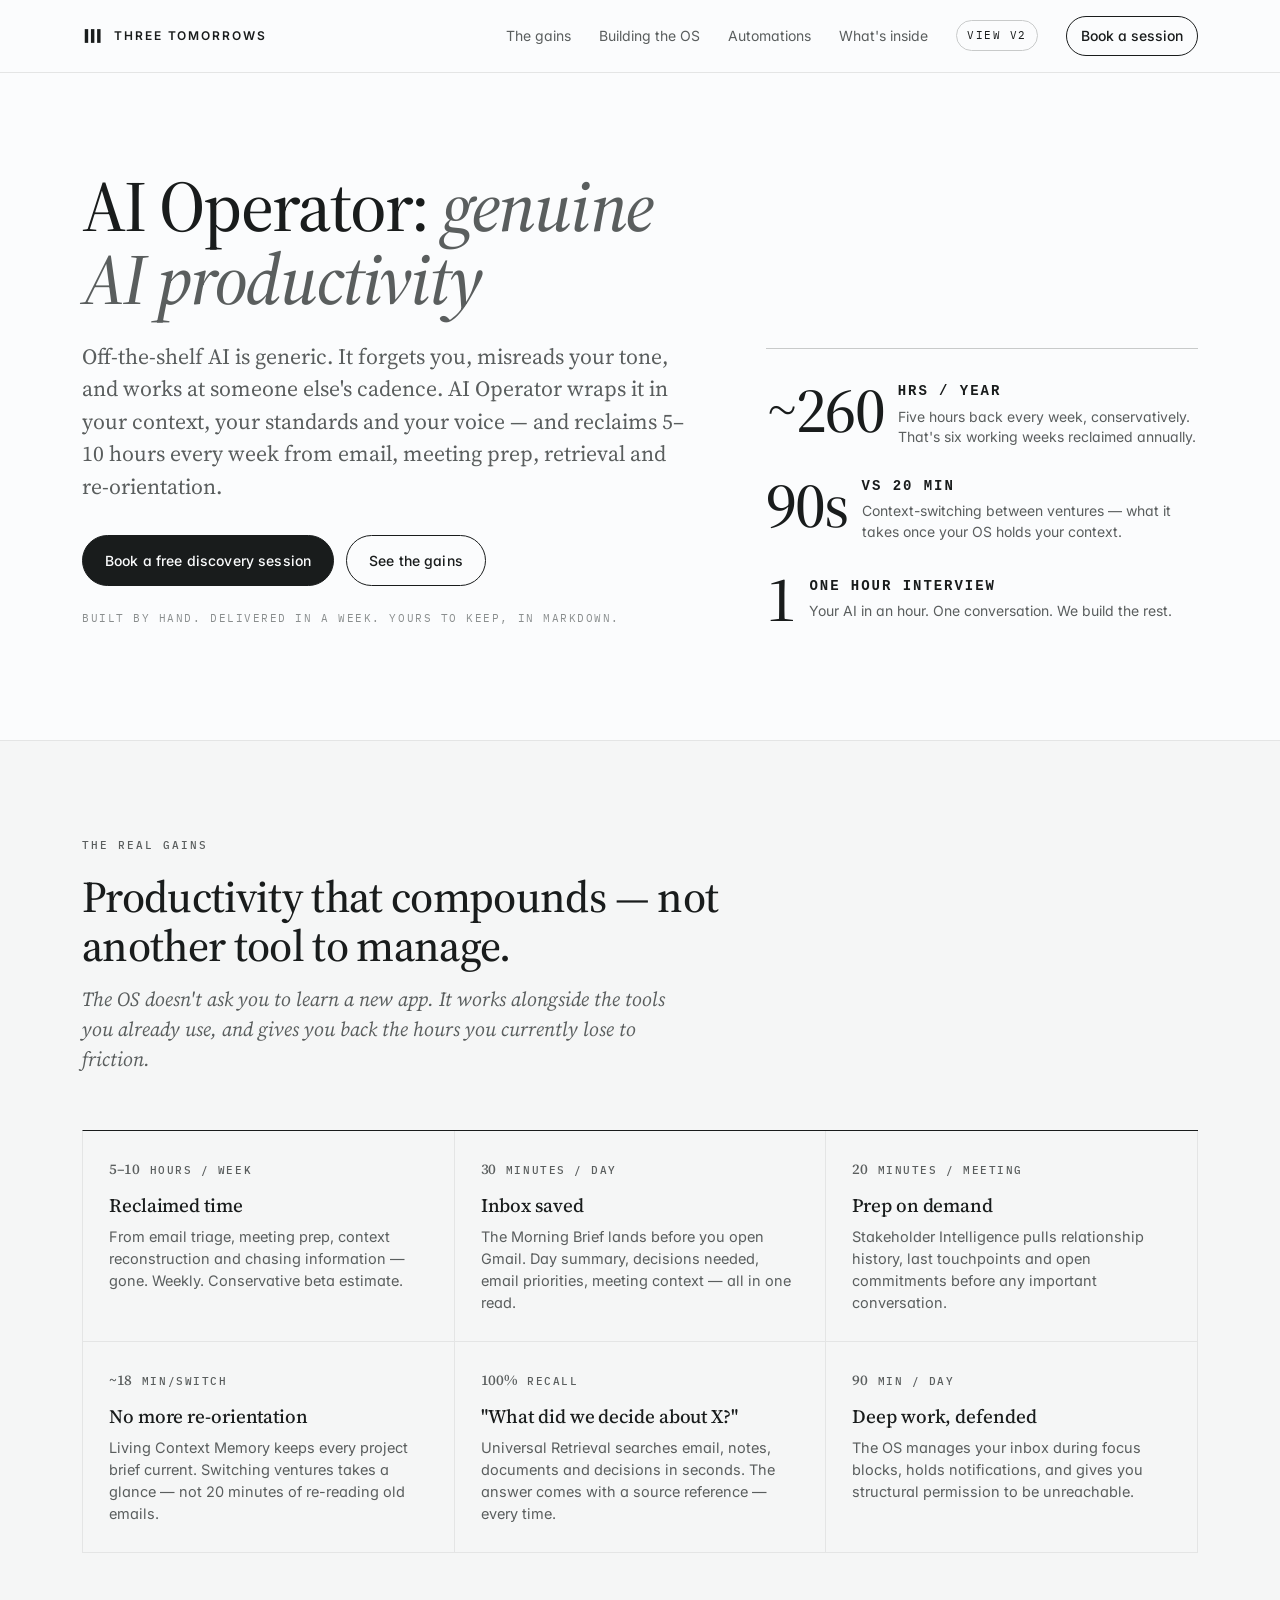
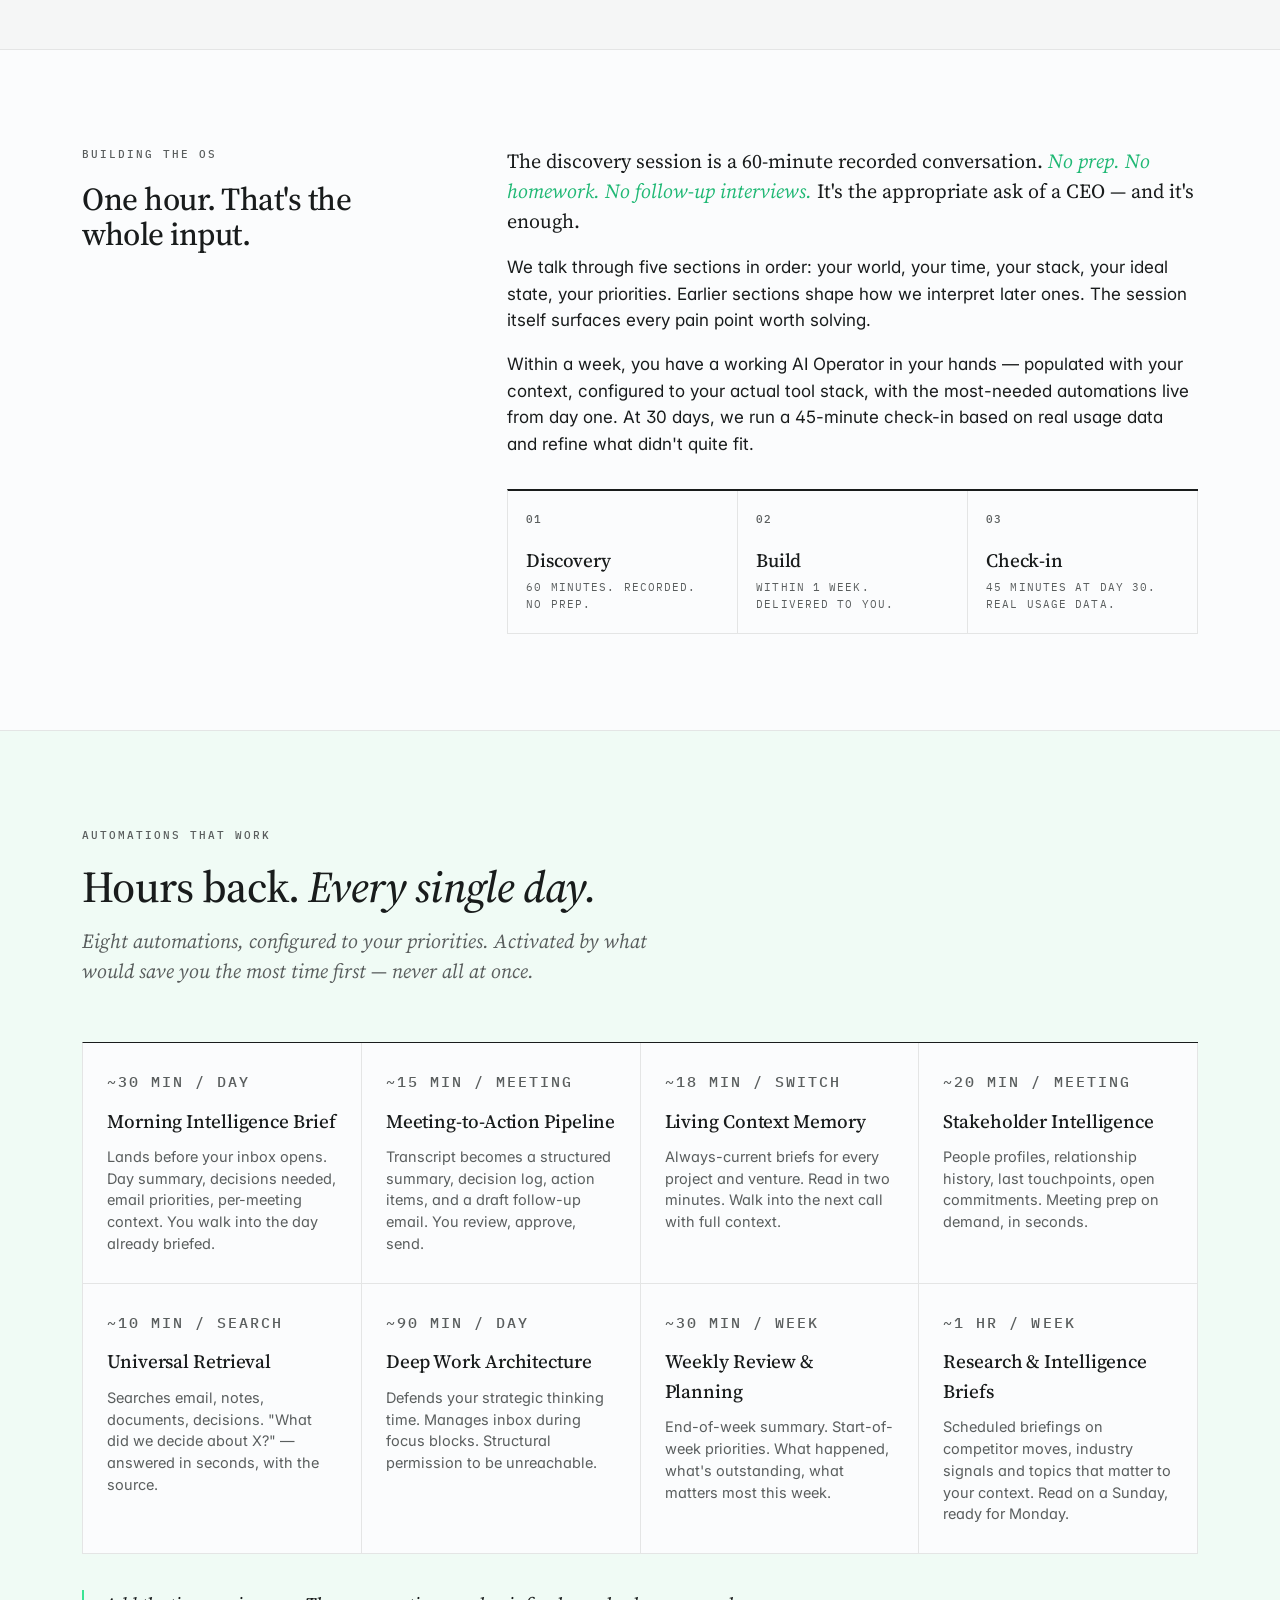
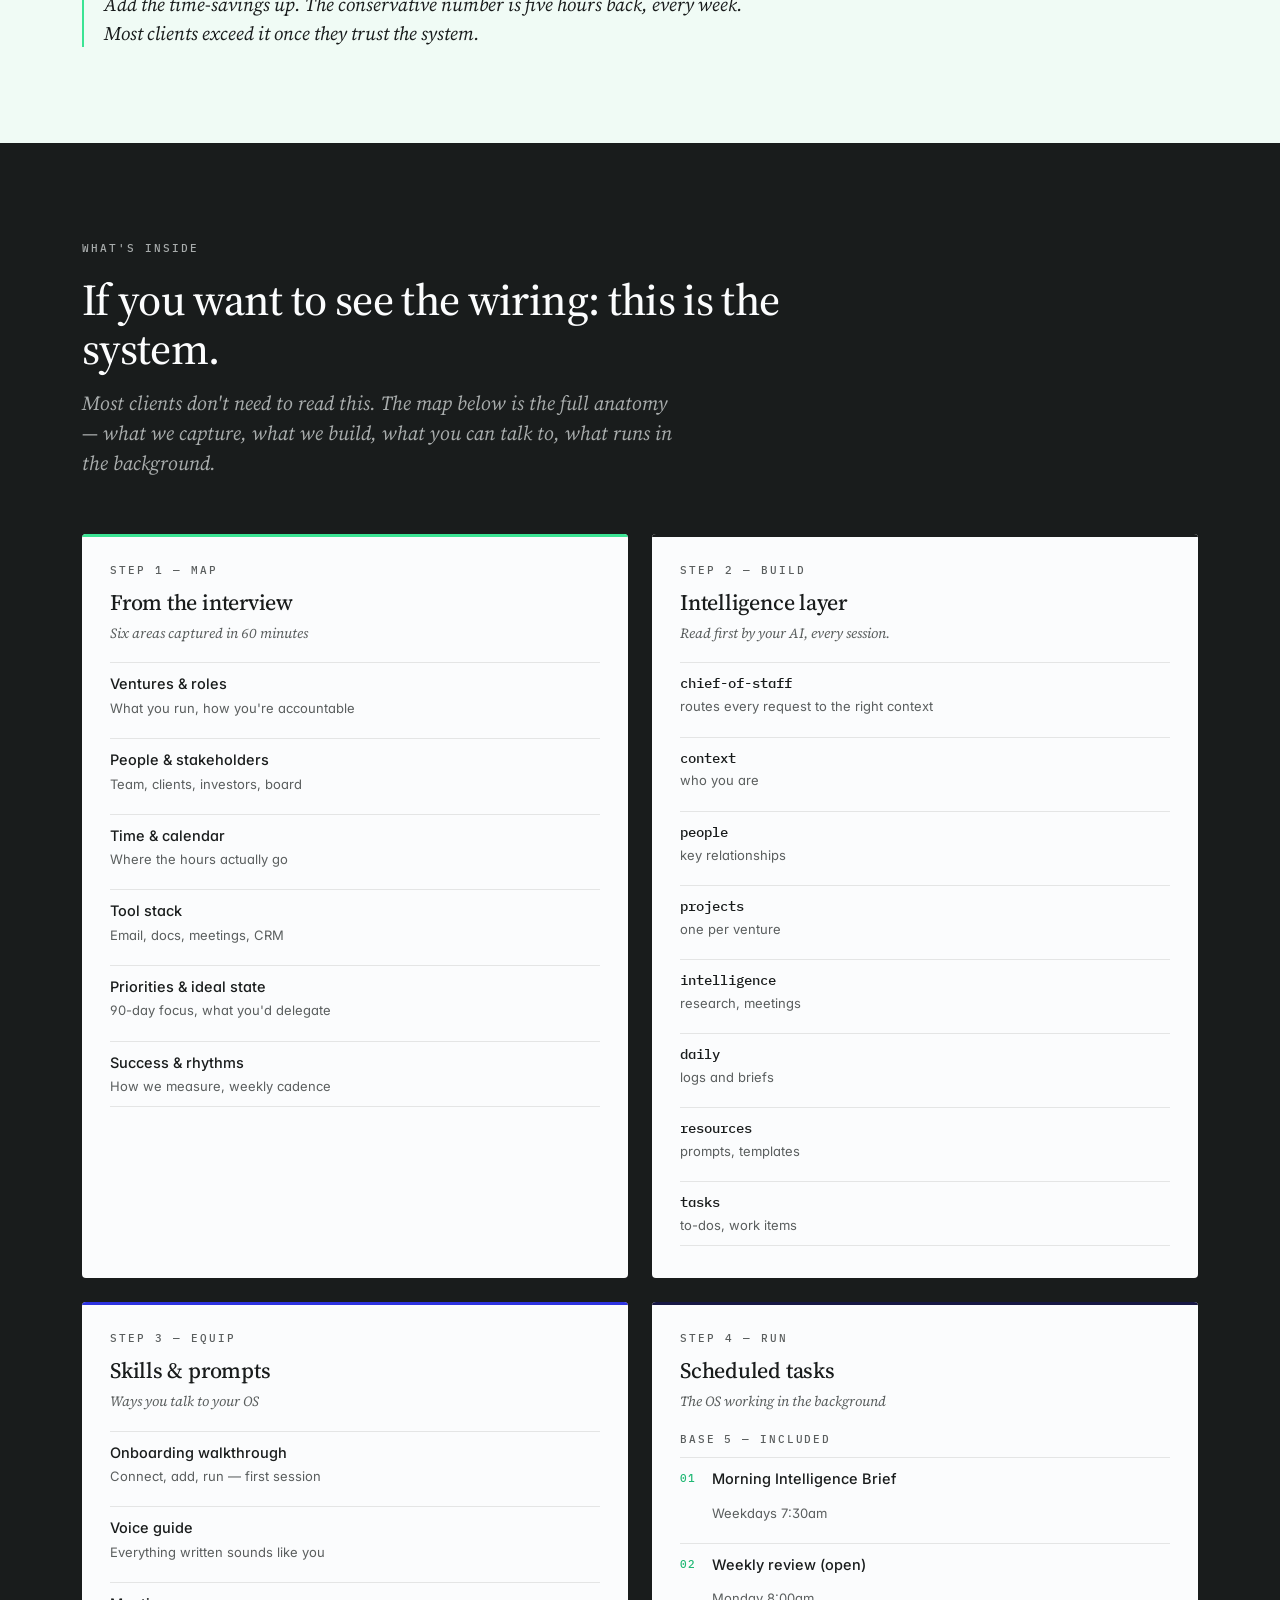
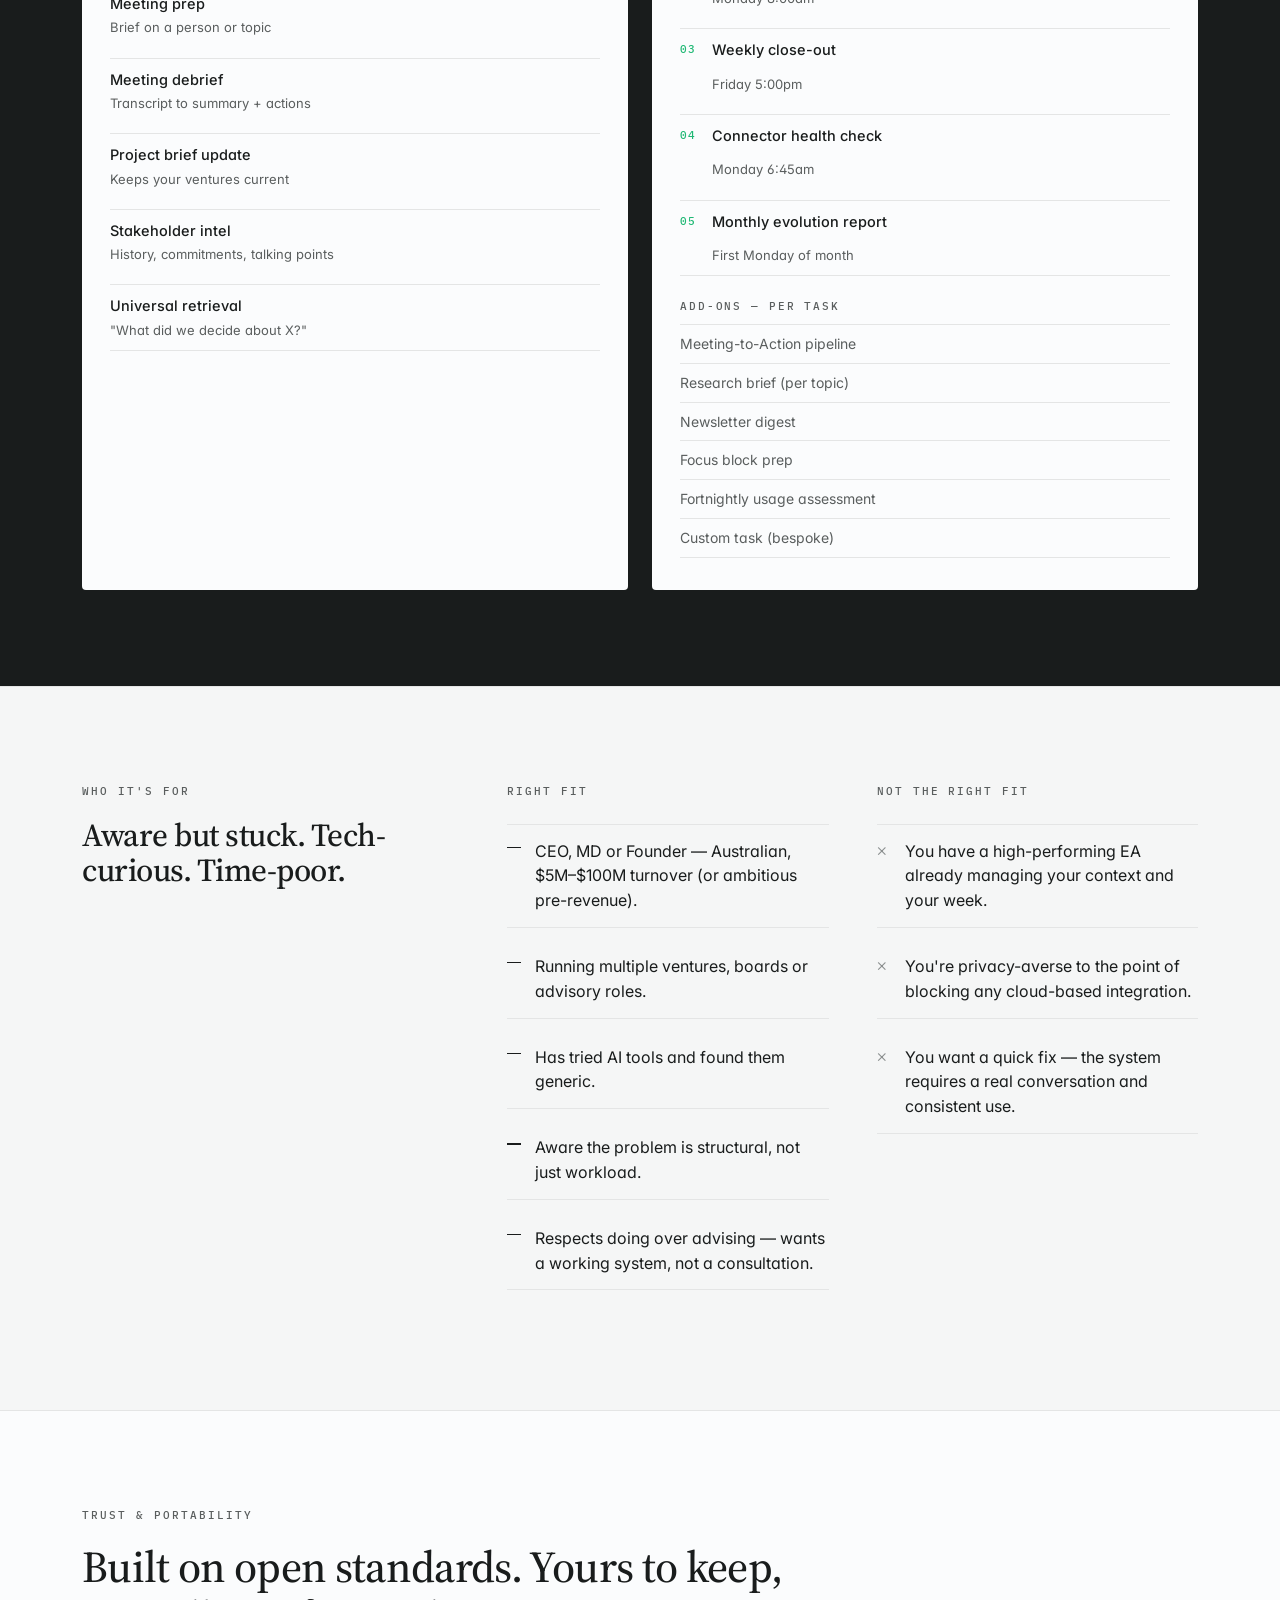
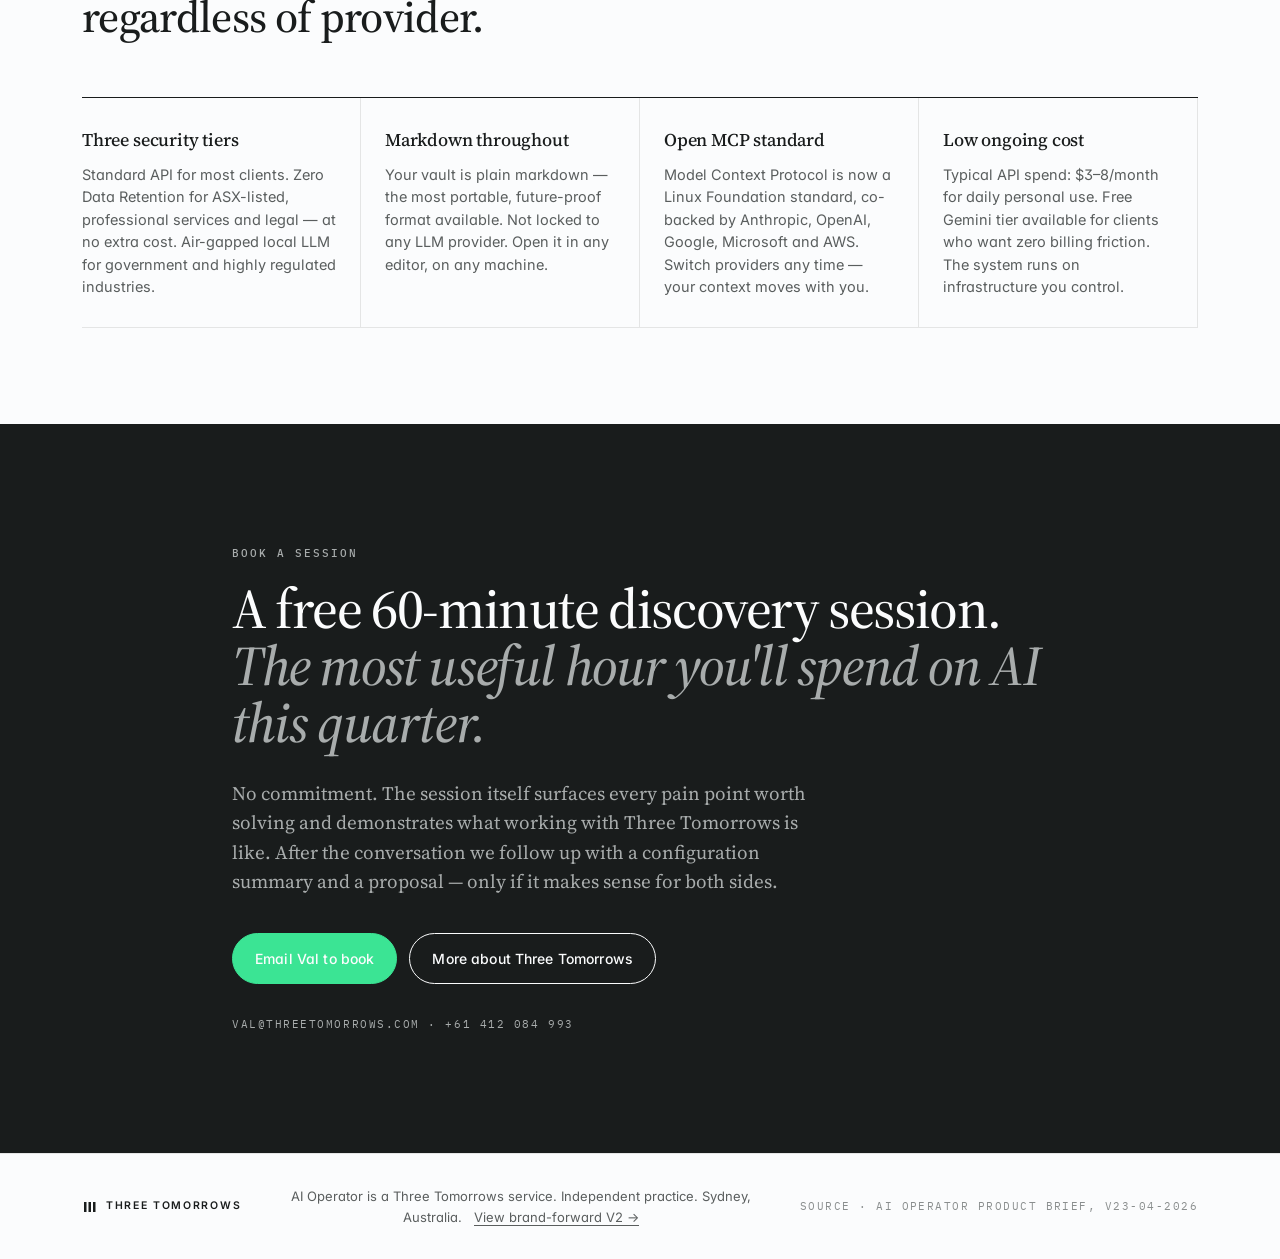
==== commit cc5dc93a: "Hero subheads bigger/bolder; rename third stat to 'One hour interview'; invert gain cards on hover H" ====
--- a/index.html
+++ b/index.html
@@ -76,7 +76,7 @@
       </div>
       <div class="stat">
         <span class="stat-num">1</span>
-        <span class="stat-unit">hour</span>
+        <span class="stat-unit">One hour interview</span>
         <p>Your AI in an hour. One conversation. We build the rest.</p>
       </div>
     </aside>
--- a/styles.css
+++ b/styles.css
@@ -272,10 +272,11 @@
 }
 .stat-unit {
   font-family: var(--mono);
-  font-size: 11px;
-  letter-spacing: 0.18em;
-  text-transform: uppercase;
-  color: var(--neutral);
+  font-size: 14px;
+  font-weight: 600;
+  letter-spacing: 0.14em;
+  text-transform: uppercase;
+  color: var(--ink);
   align-self: end;
 }
 .stat p {
@@ -393,7 +394,21 @@
   border-right: 1px solid var(--hairline);
   border-bottom: 1px solid var(--hairline);
   background: transparent;
-}
+  transition: background-color 160ms ease, color 160ms ease;
+}
+.gain h3,
+.gain p,
+.gain .gain-num,
+.gain .gain-num span { transition: color 160ms ease; }
+
+.gain:hover {
+  background: var(--ink);
+  color: var(--ink-paper);
+}
+.gain:hover h3 { color: var(--ink-paper); }
+.gain:hover p { color: var(--ink-neutral); }
+.gain:hover .gain-num { color: var(--mint); }
+.gain:hover .gain-num span { color: var(--ink-neutral); }
 .gain-num {
   font-family: var(--serif);
   font-feature-settings: "tnum";
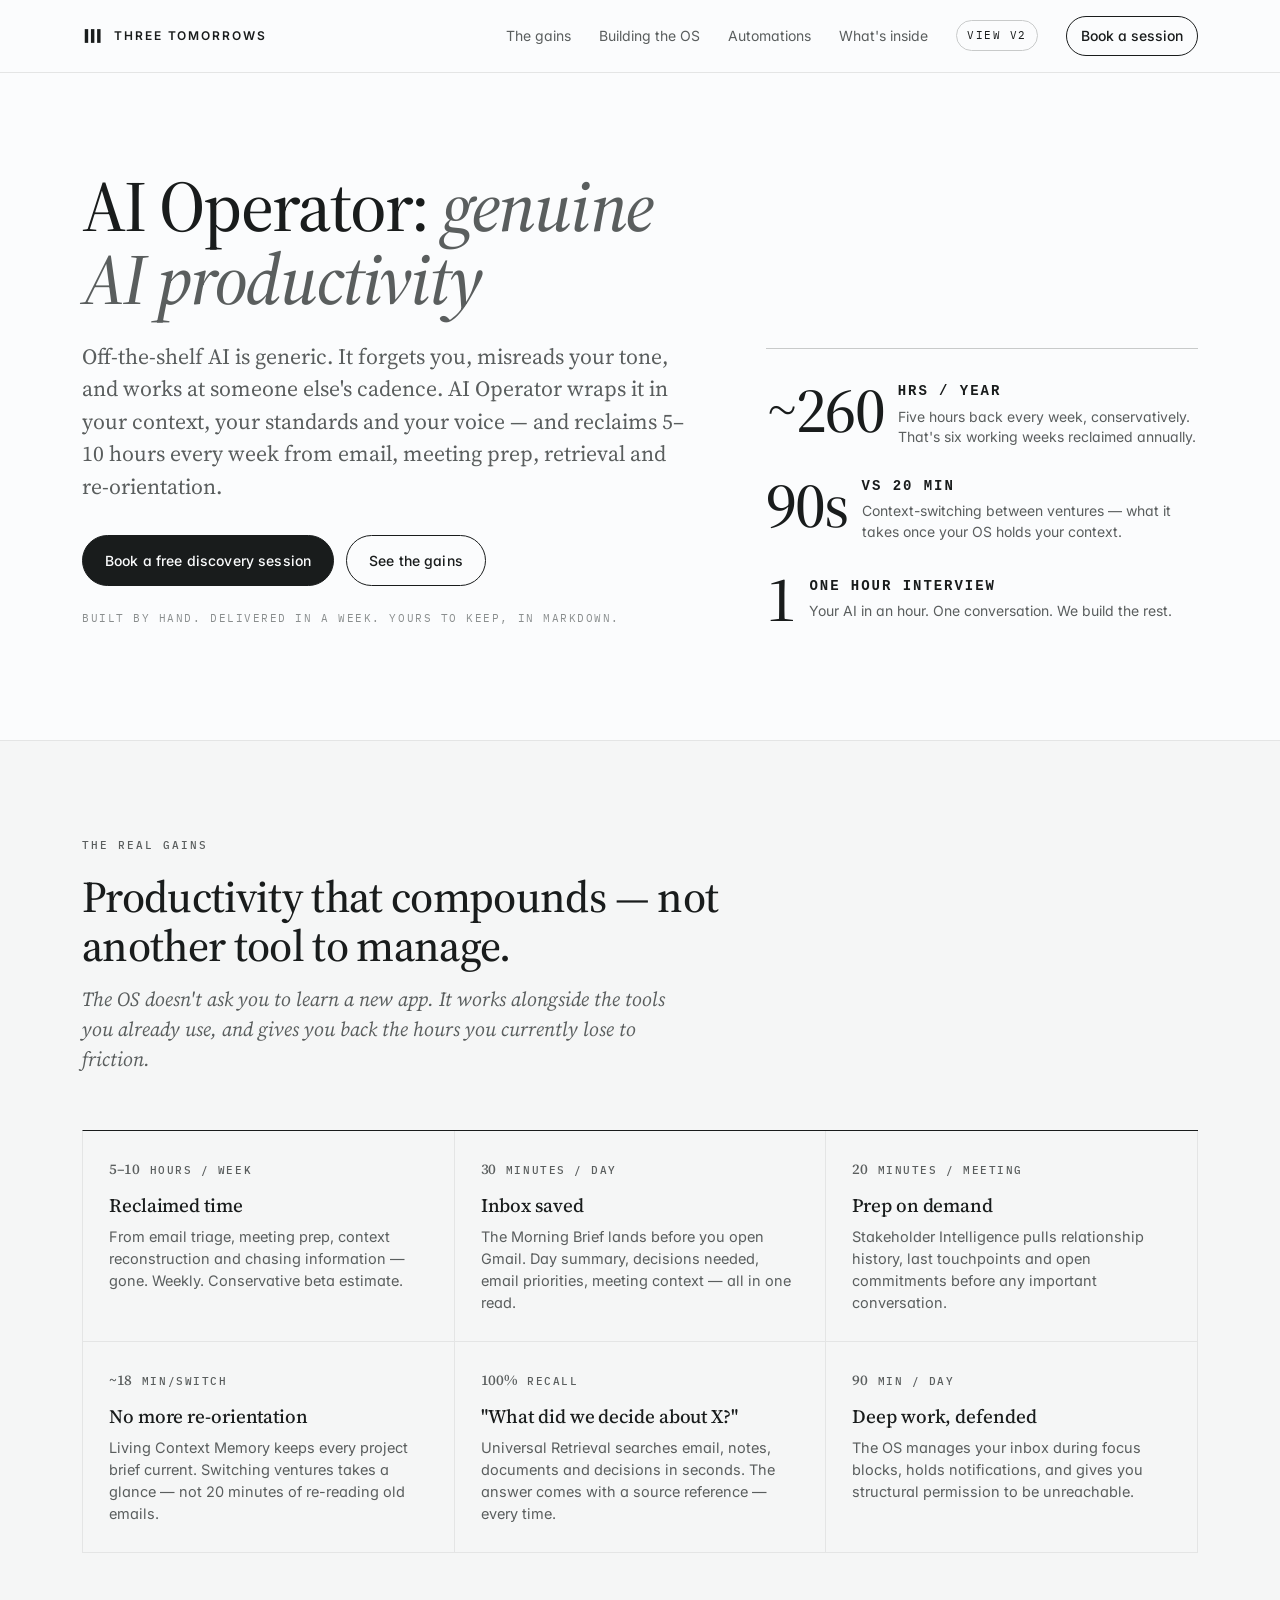
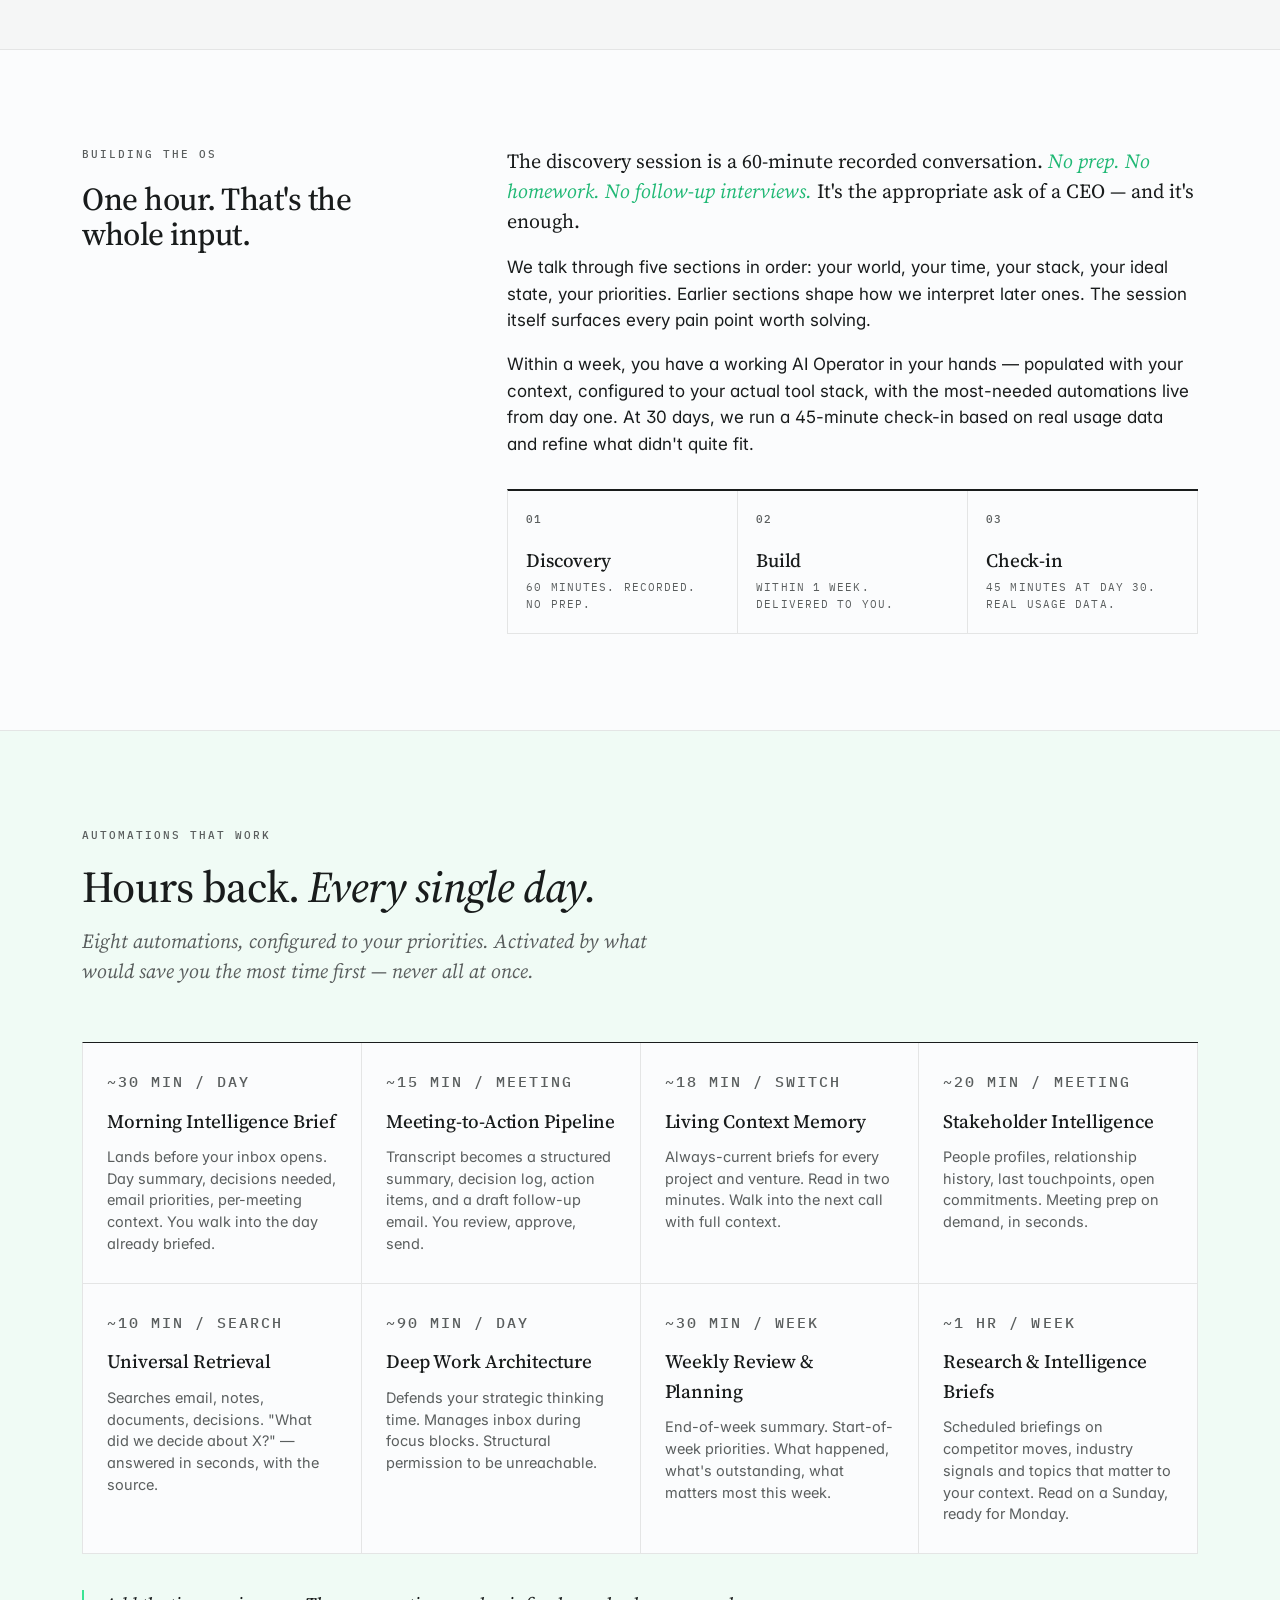
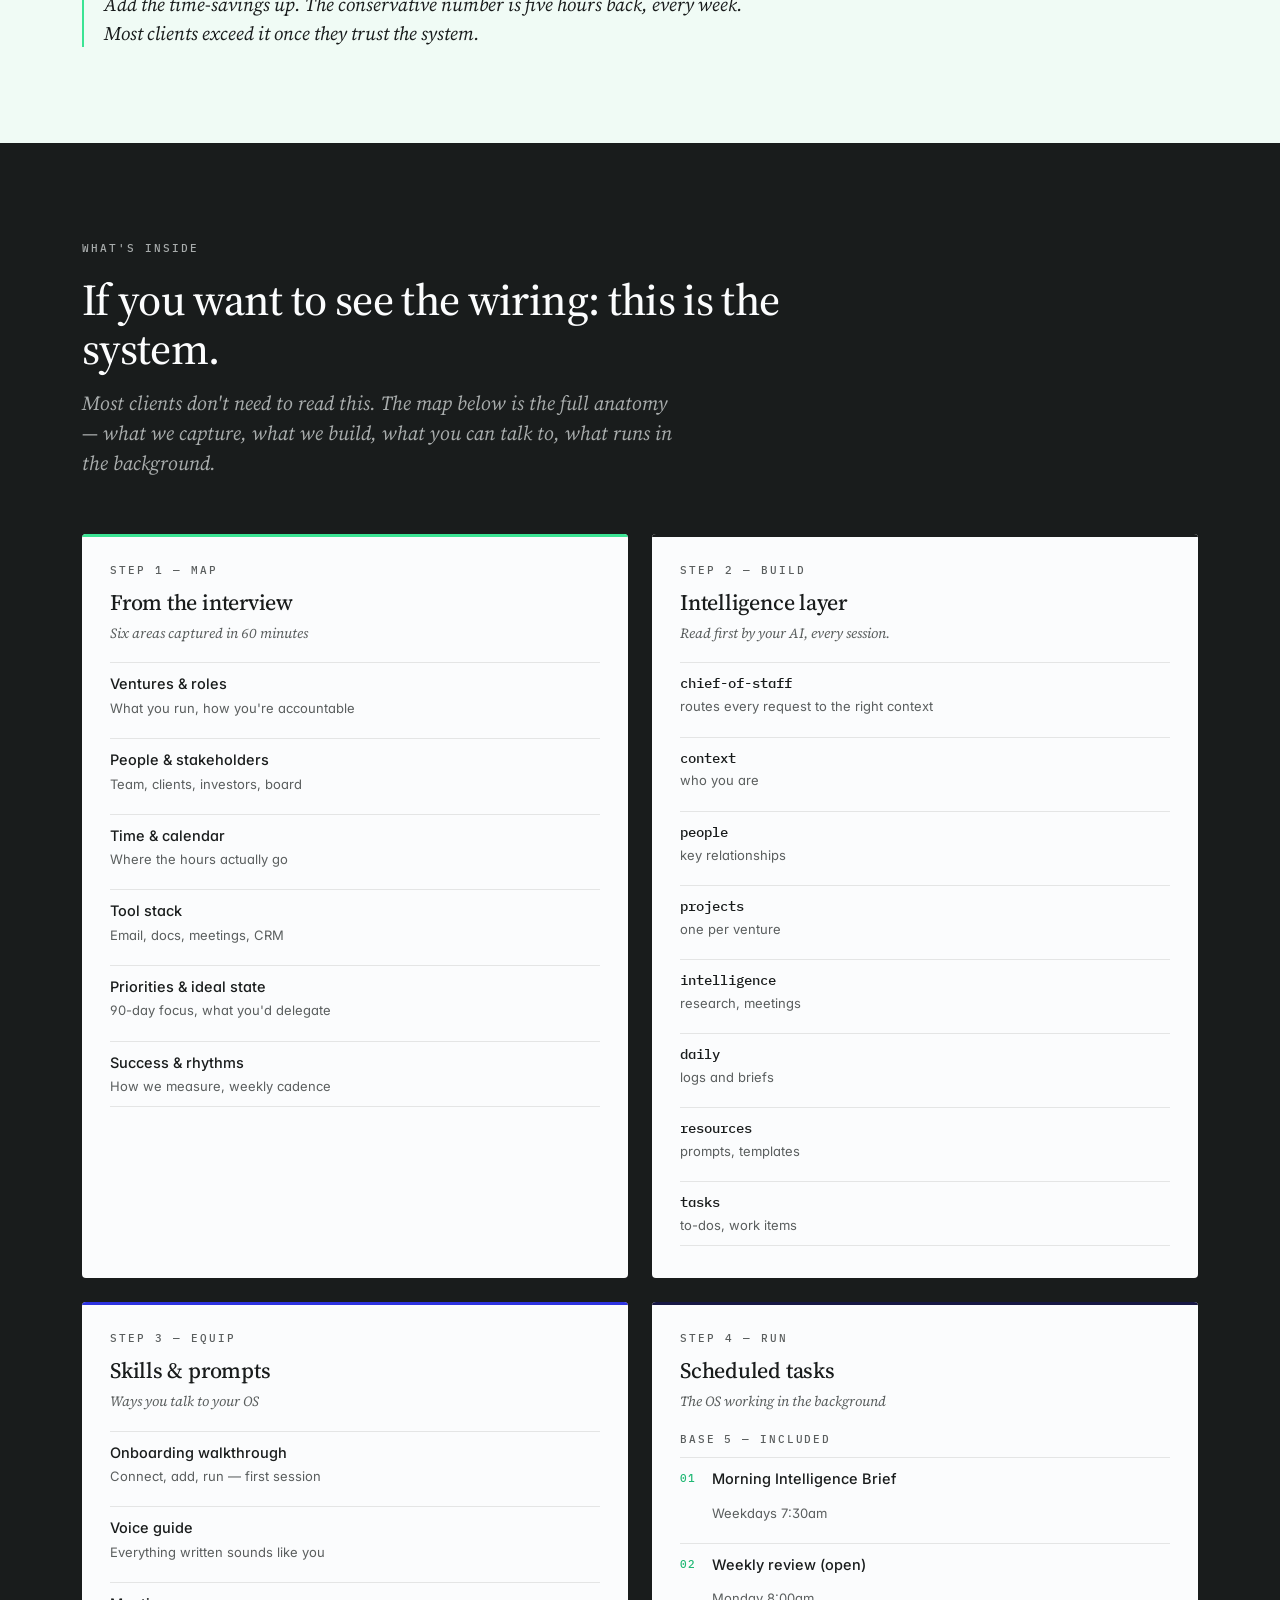
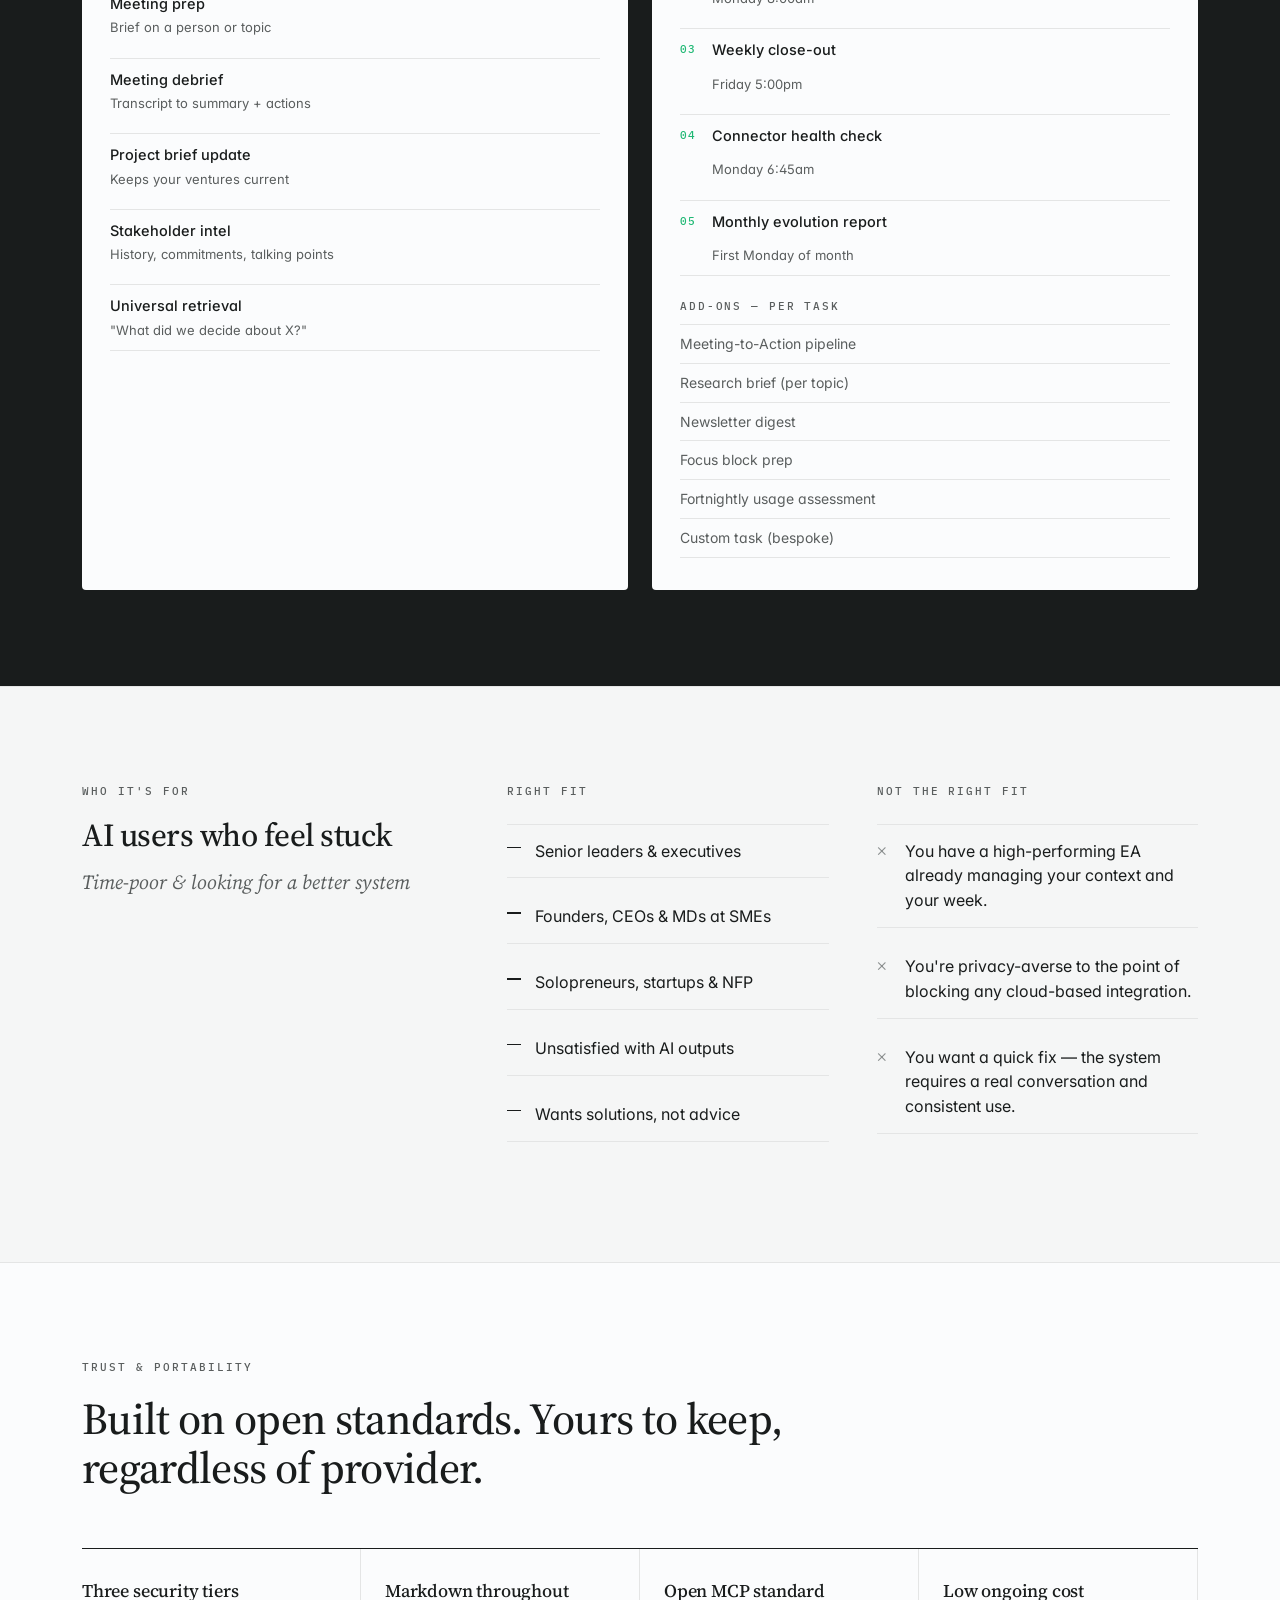
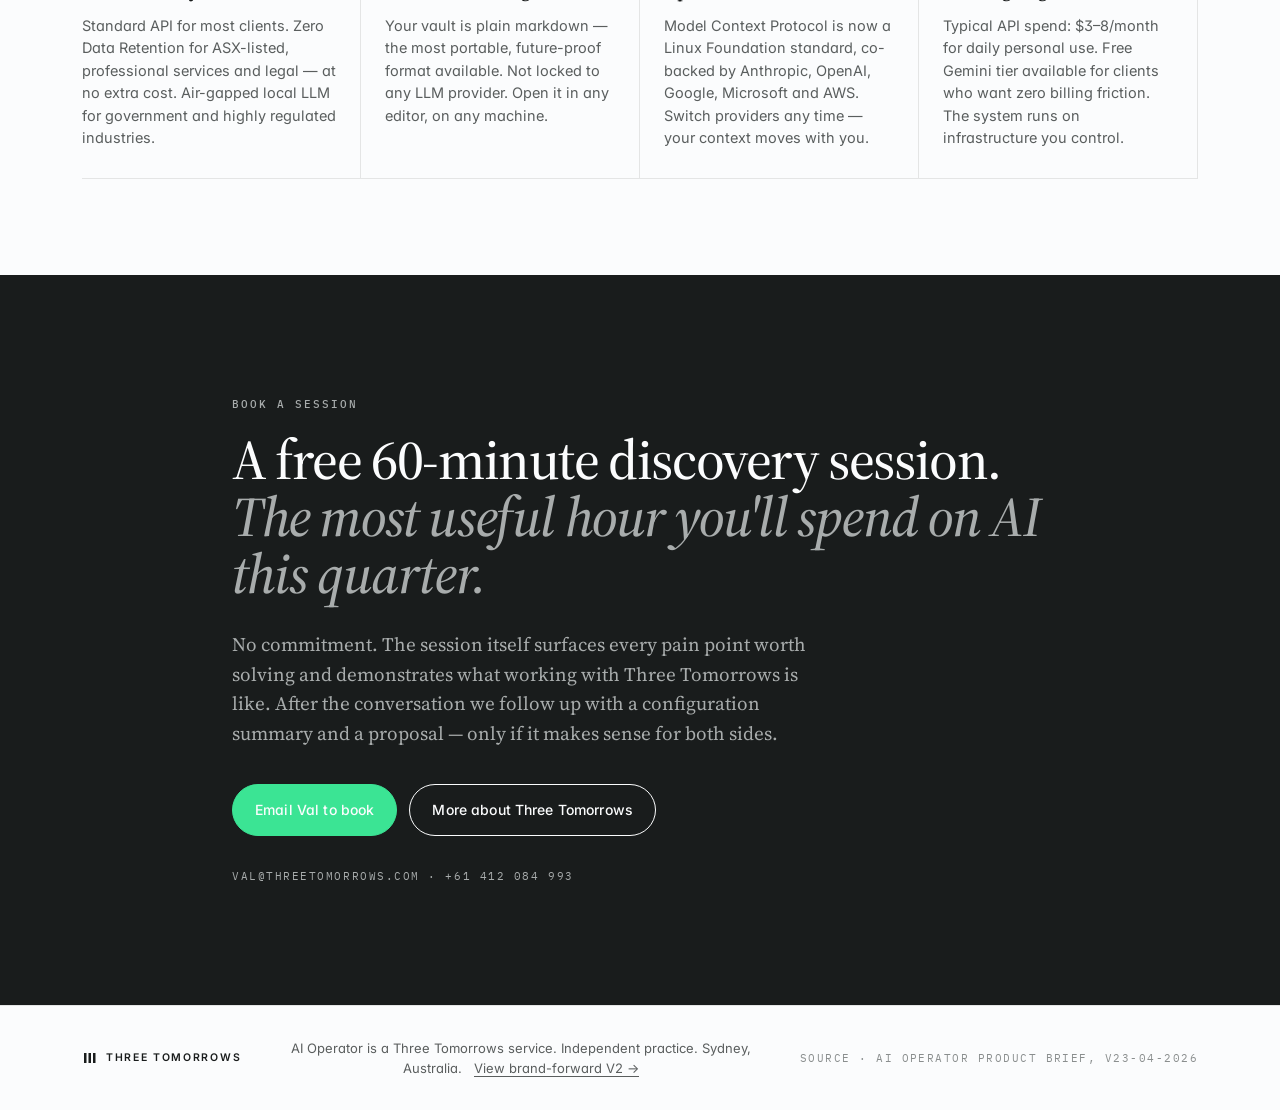
==== commit dd5b454a: "Update 'Who it's for' section: new title, subtitle and right-fit list - Title: 'Aware but stuck. Tec" ====
--- a/index.html
+++ b/index.html
@@ -317,17 +317,18 @@
   <div class="container two-col">
     <div class="col-label">
       <p class="kicker">Who it's for</p>
-      <h2 class="title">Aware but stuck. Tech-curious. Time-poor.</h2>
+      <h2 class="title">AI users who feel stuck</h2>
+      <p class="subtitle">Time-poor &amp; looking for a better system</p>
     </div>
     <div class="col-body who-grid">
       <div>
         <h3 class="who-h">Right fit</h3>
         <ul class="check-list">
-          <li>CEO, MD or Founder — Australian, $5M–$100M turnover (or ambitious pre-revenue).</li>
-          <li>Running multiple ventures, boards or advisory roles.</li>
-          <li>Has tried AI tools and found them generic.</li>
-          <li>Aware the problem is structural, not just workload.</li>
-          <li>Respects doing over advising — wants a working system, not a consultation.</li>
+          <li>Senior leaders &amp; executives</li>
+          <li>Founders, CEOs &amp; MDs at SMEs</li>
+          <li>Solopreneurs, startups &amp; NFP</li>
+          <li>Unsatisfied with AI outputs</li>
+          <li>Wants solutions, not advice</li>
         </ul>
       </div>
       <div>
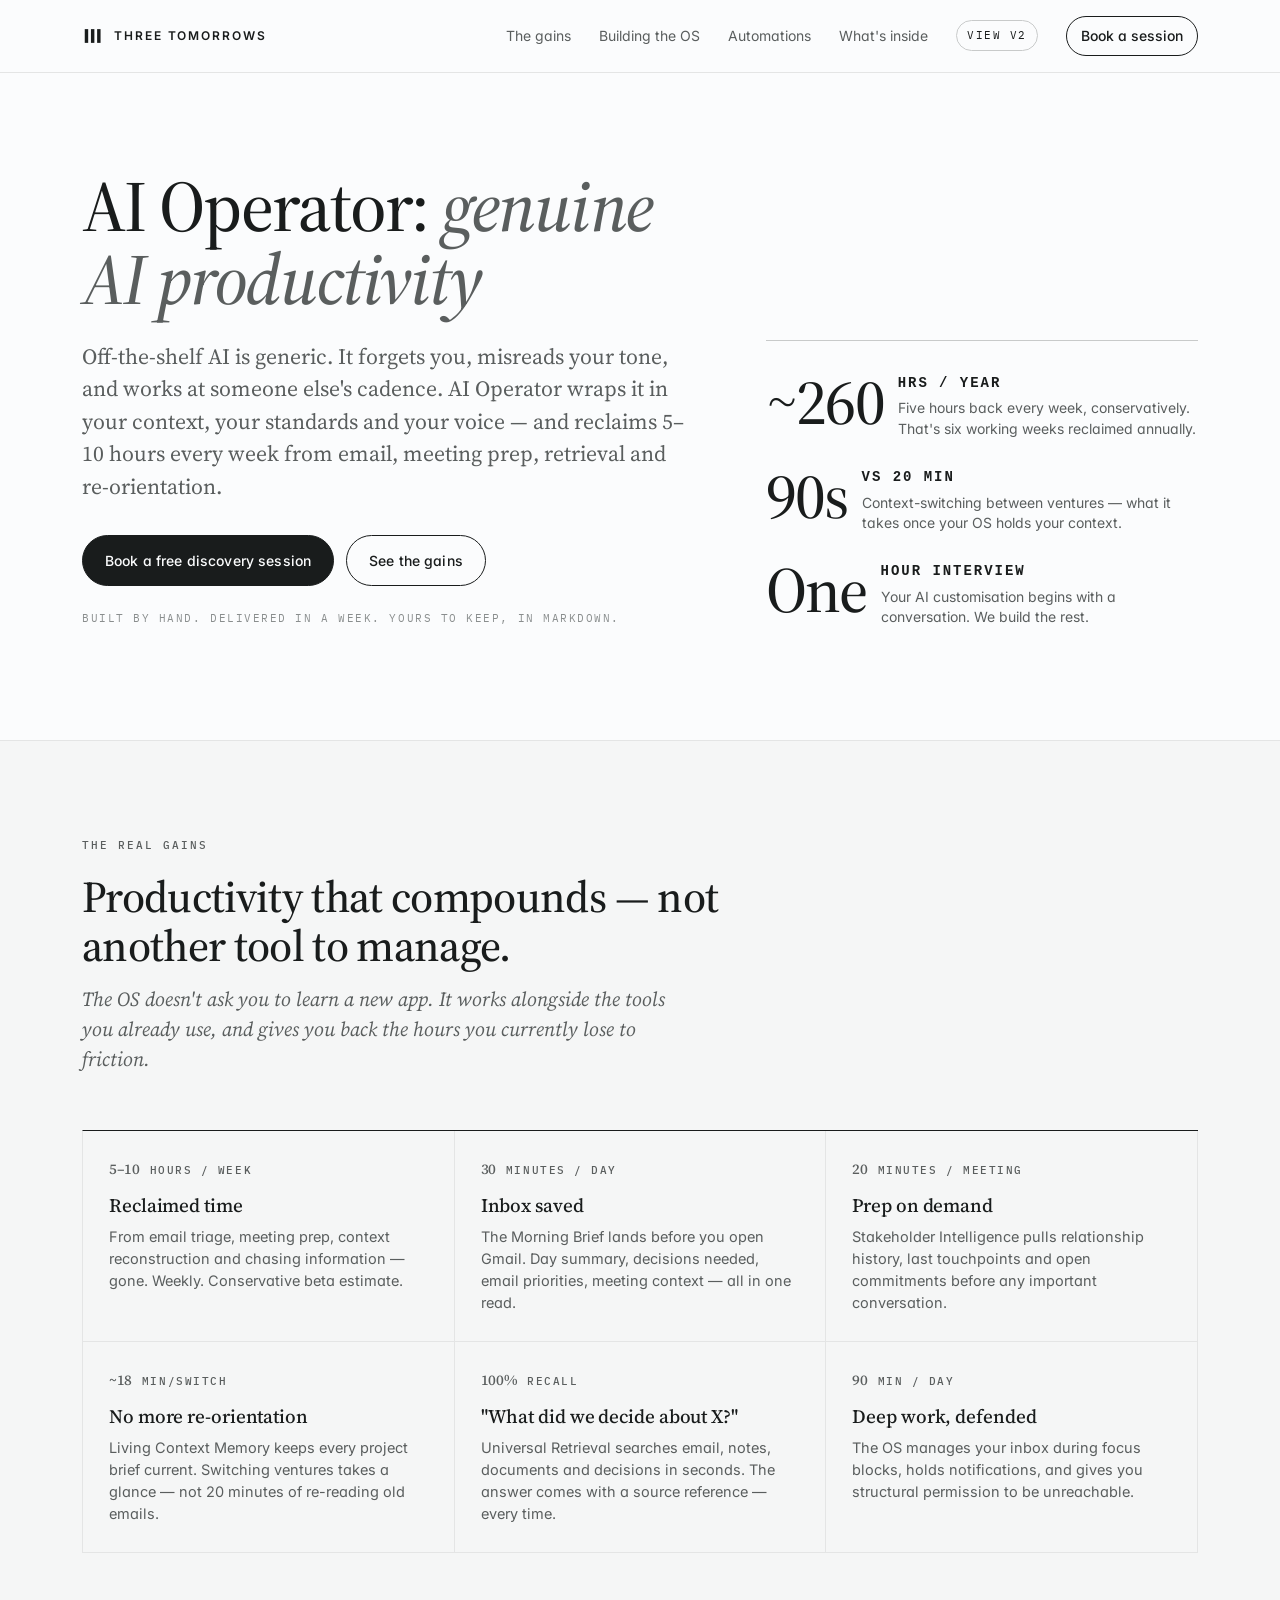
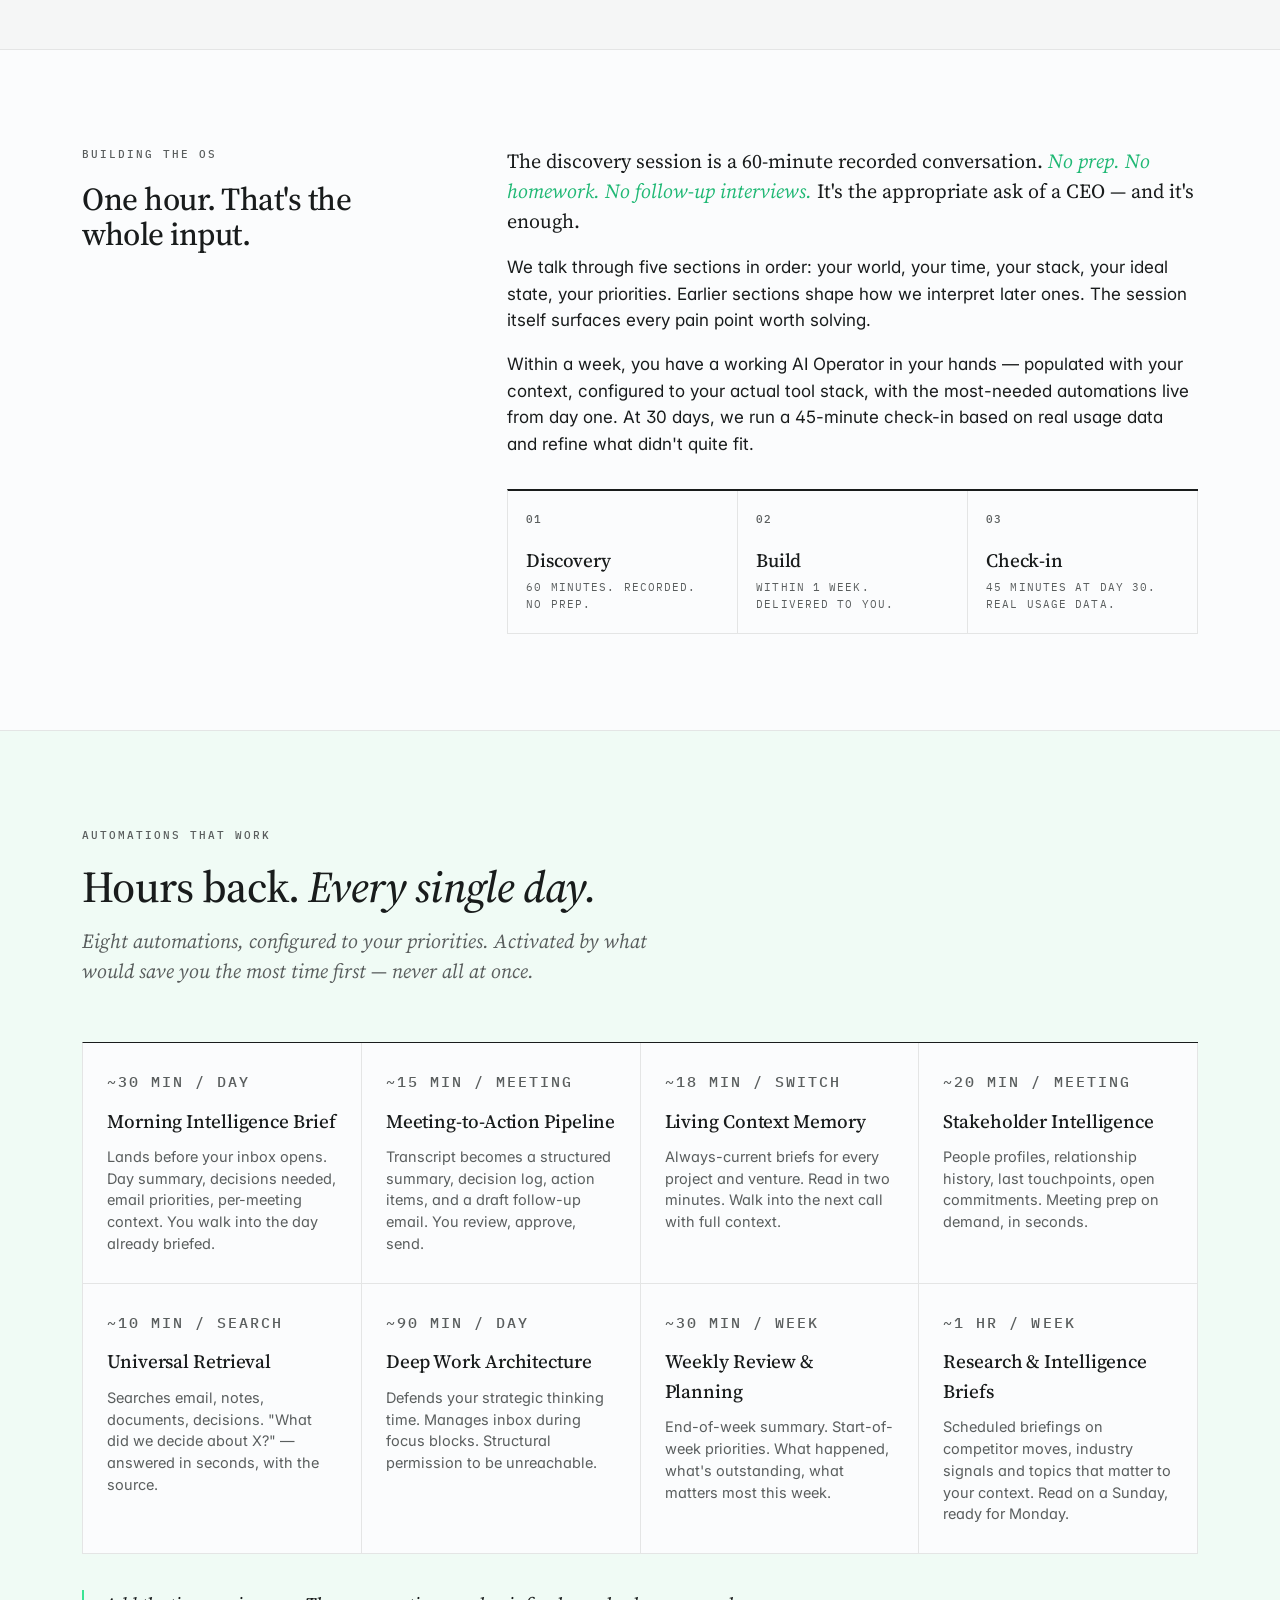
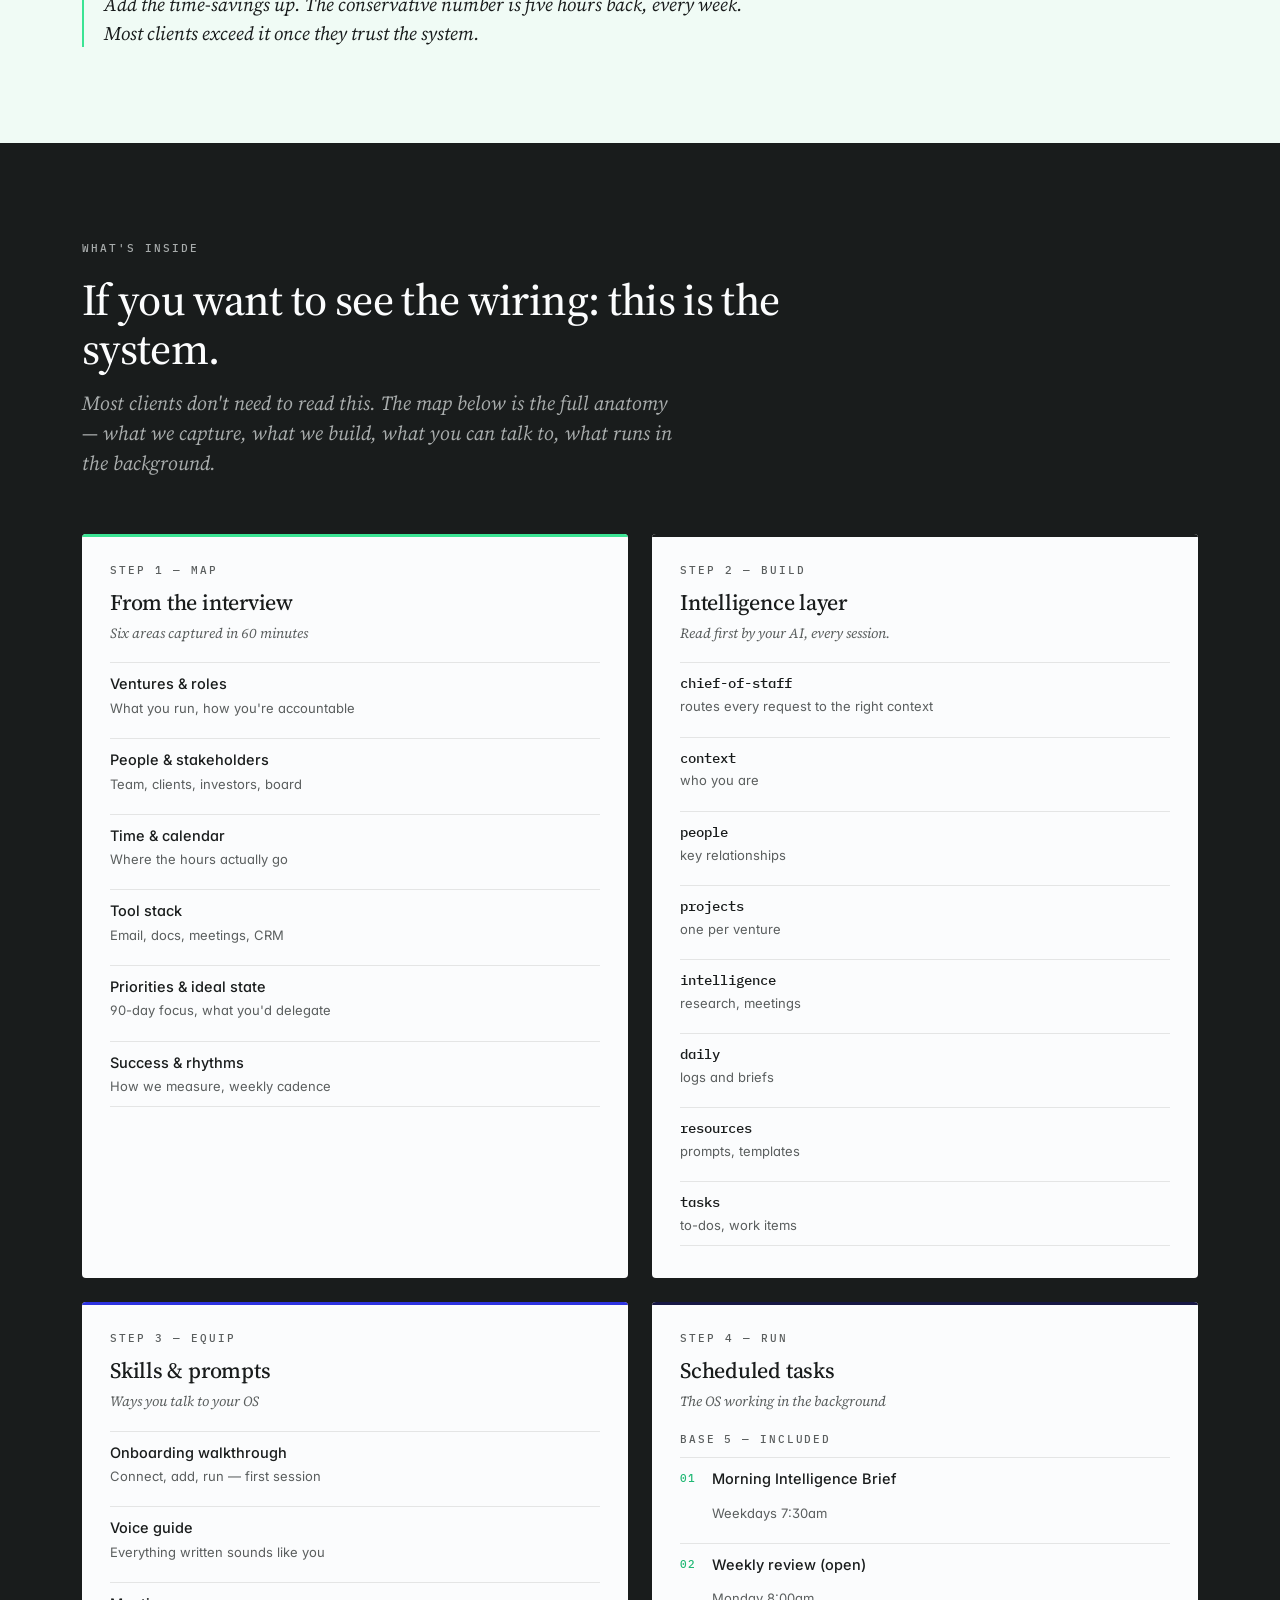
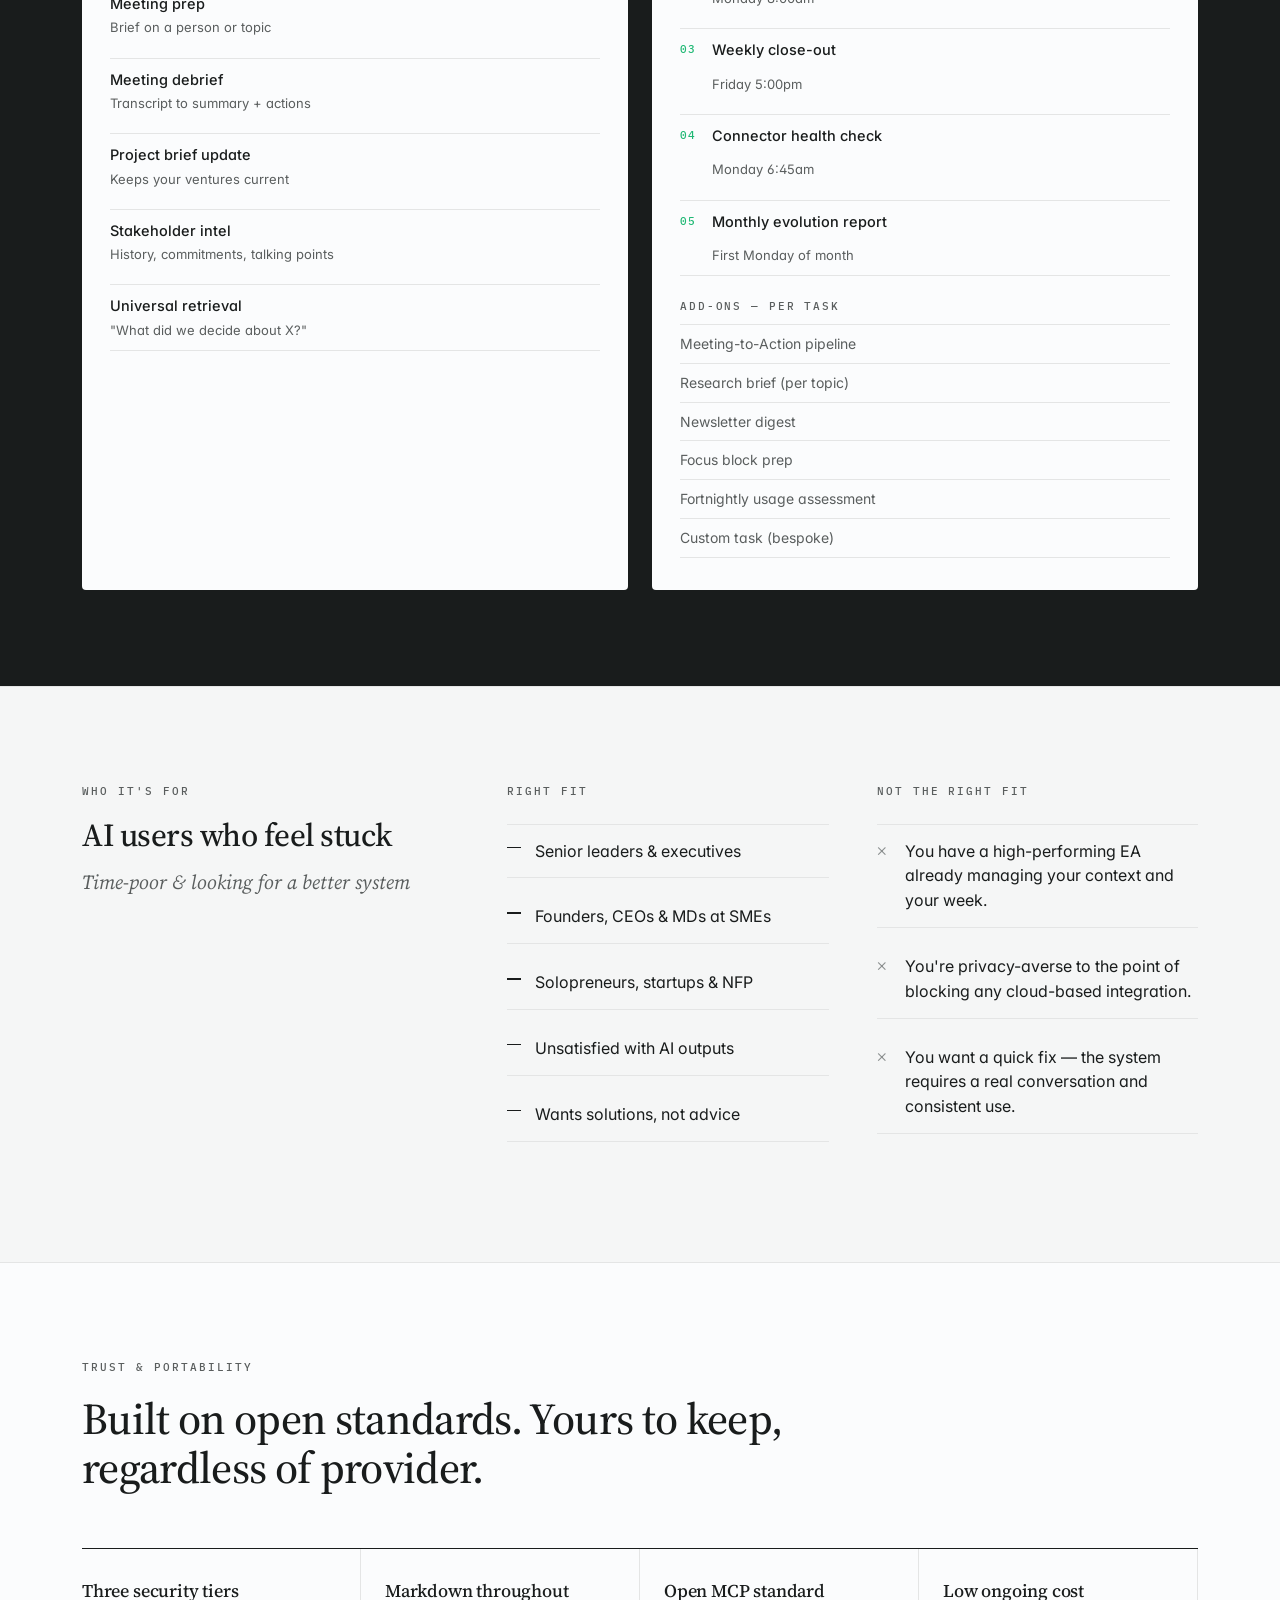
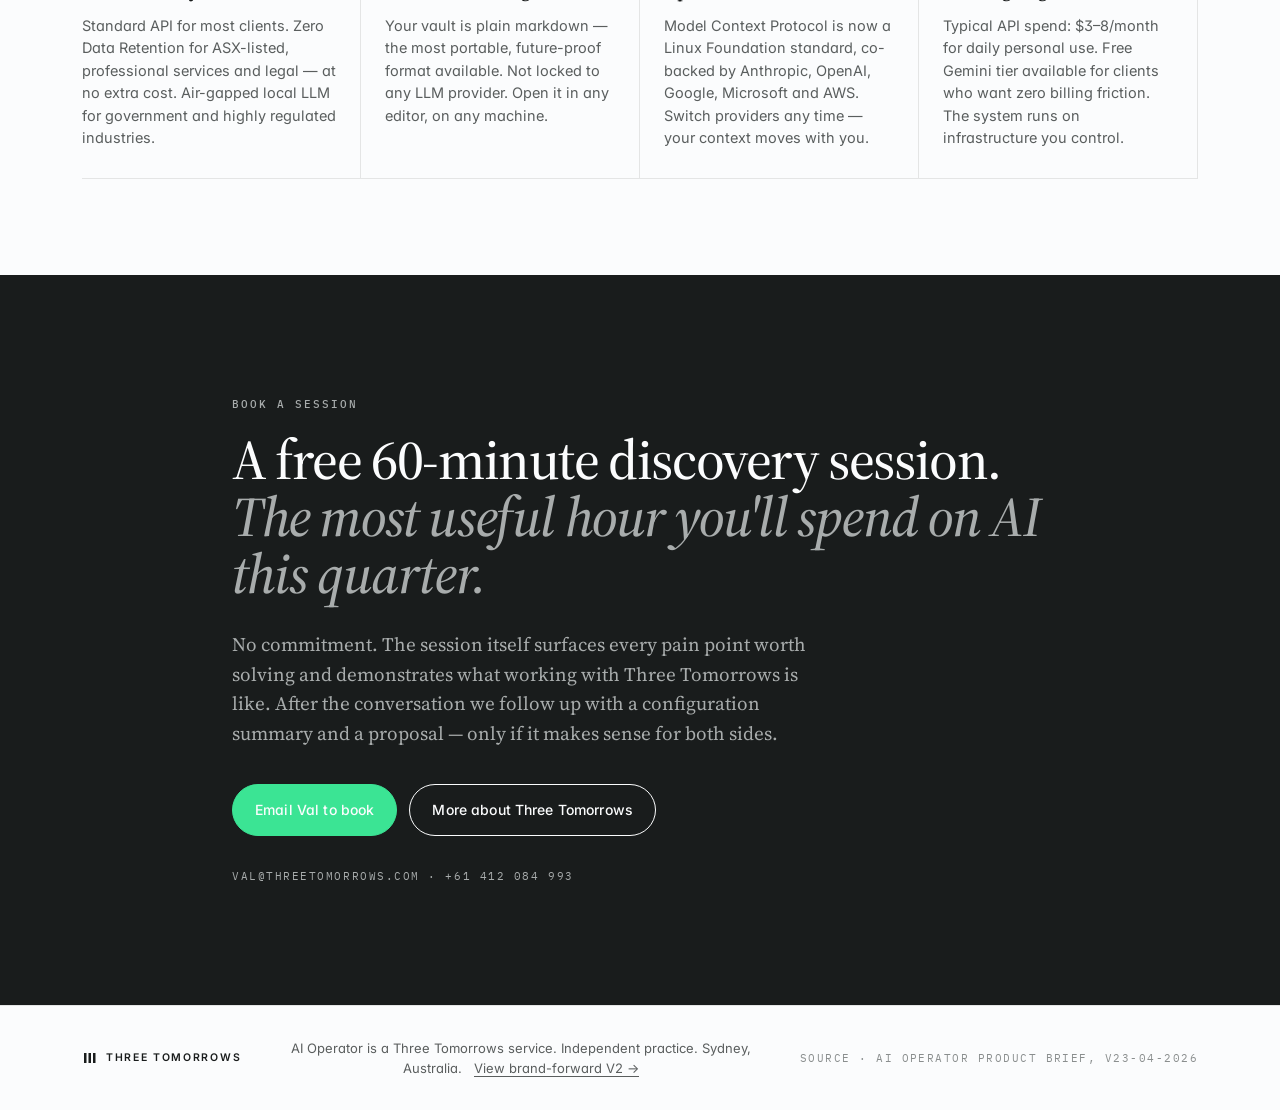
==== commit 4523c2a2: "Refine third hero stat tile - Big number: '1' -> 'One' - Unit label: 'One hour interview' -> 'hour i" ====
--- a/index.html
+++ b/index.html
@@ -75,9 +75,9 @@
         <p>Context-switching between ventures — what it takes once your OS holds your context.</p>
       </div>
       <div class="stat">
-        <span class="stat-num">1</span>
-        <span class="stat-unit">One hour interview</span>
-        <p>Your AI in an hour. One conversation. We build the rest.</p>
+        <span class="stat-num">One</span>
+        <span class="stat-unit">hour interview</span>
+        <p>Your AI customisation begins with a conversation. We build the rest.</p>
       </div>
     </aside>
   </div>
